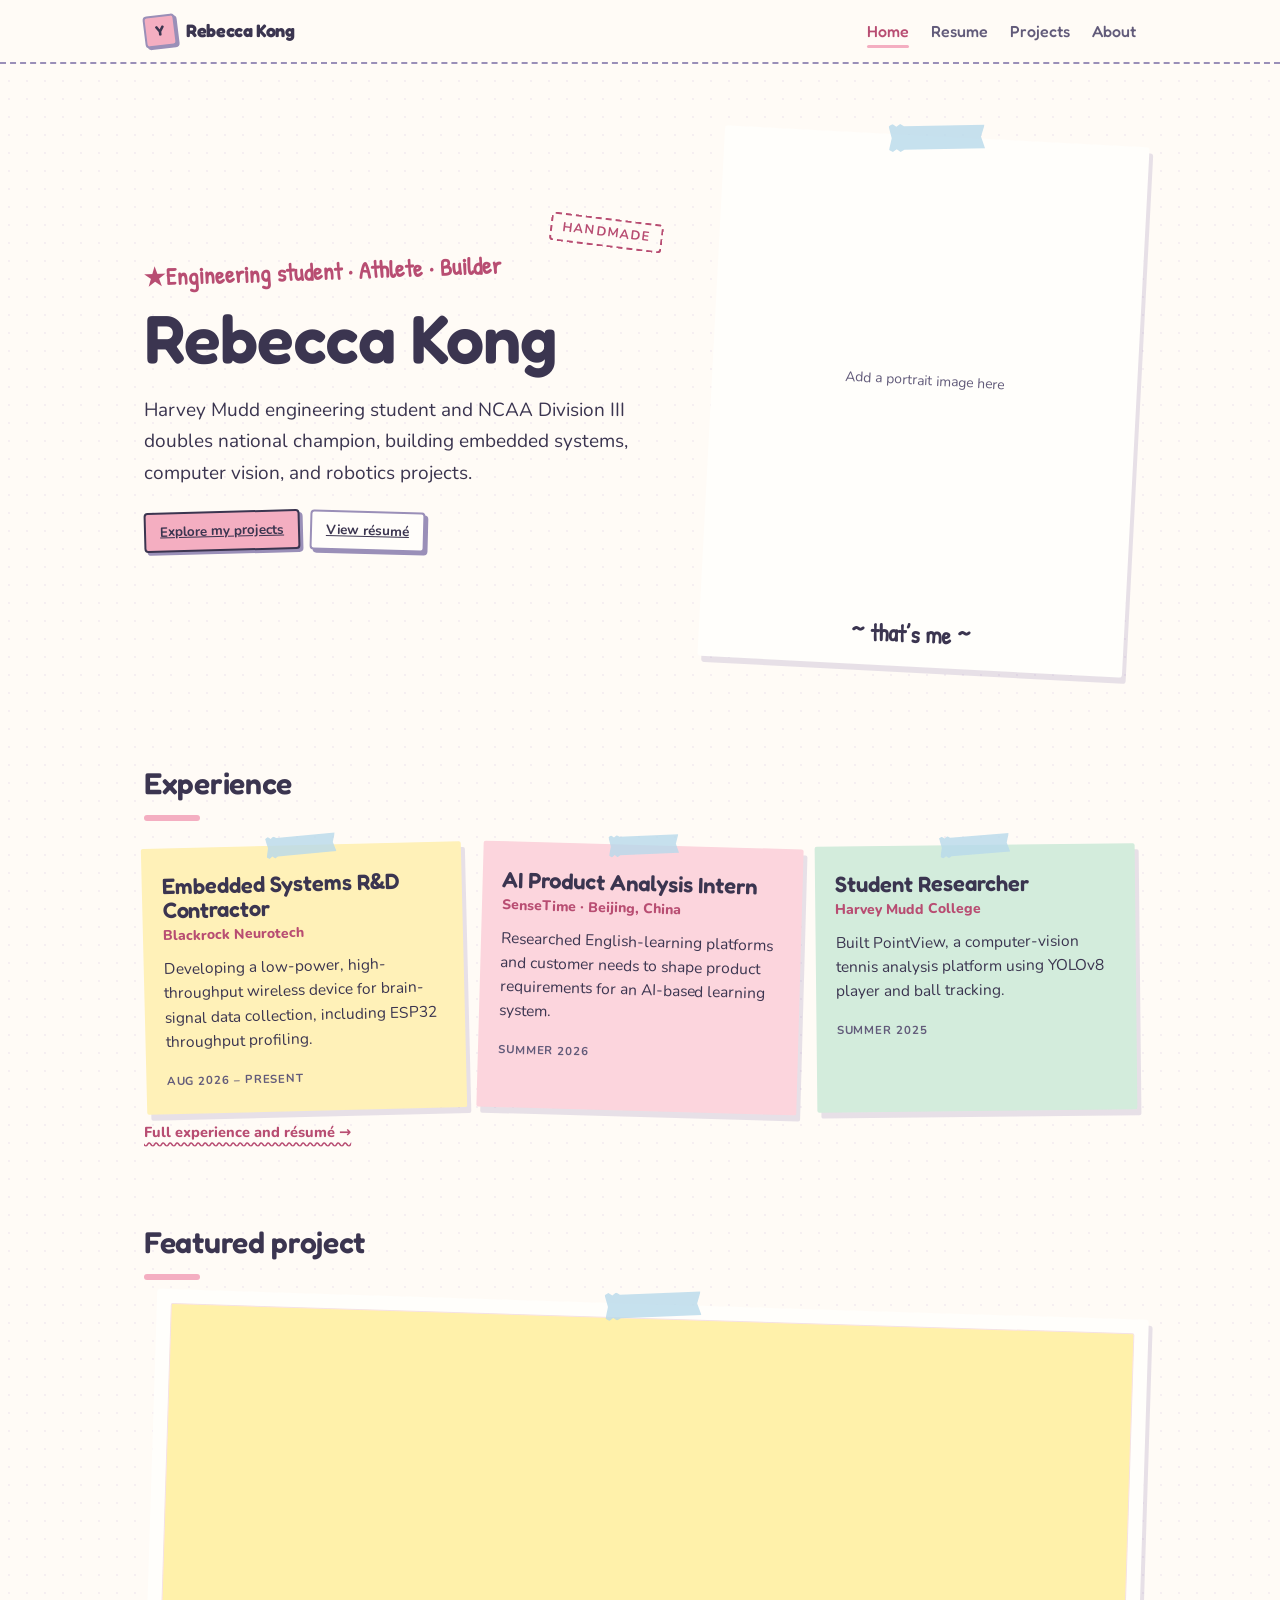
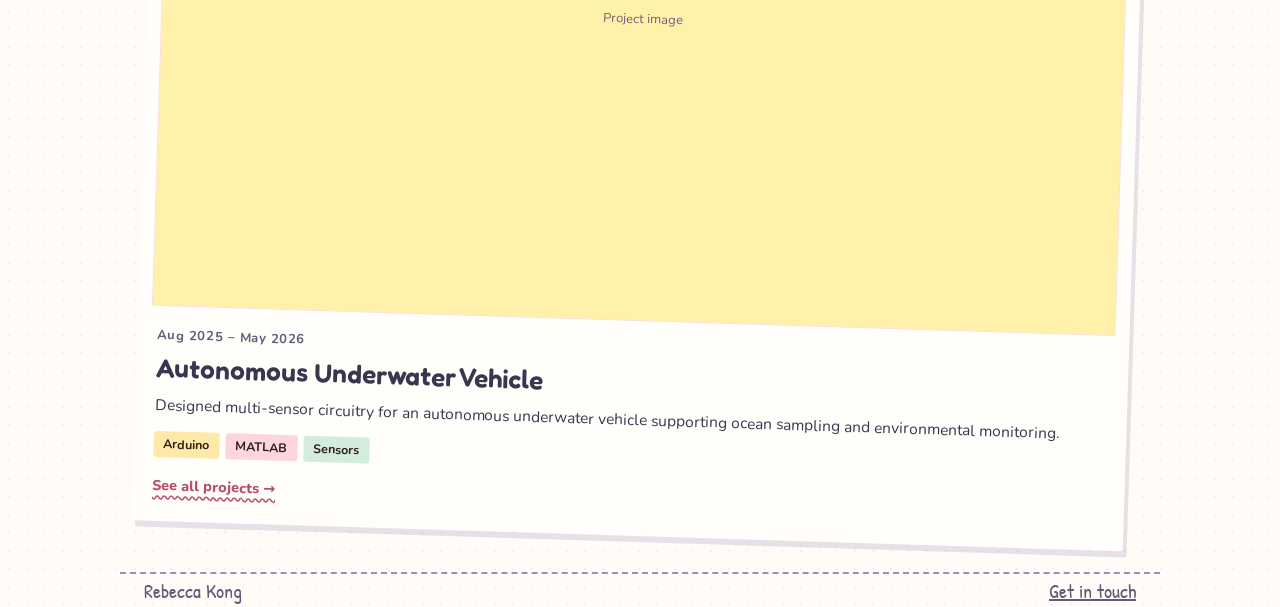
==== index.html @ 70644554 "Revert "old features from claude in multiple files" This reverts commit 78fd16f92e93a9d4657d5545be24" ====
<!doctype html>
<html lang="en" data-theme="light">
<head>
  <meta charset="utf-8">
  <meta name="viewport" content="width=device-width, initial-scale=1">
  <title>Home | Rebecca Kong</title>
  <link rel="stylesheet" href="https://fonts.googleapis.com/css2?family=Fredoka:wght@500;600&family=Nunito:wght@500;700;800&family=Patrick+Hand&display=swap">
  <link rel="stylesheet" href="styles.css">
  <script src="app.js" defer></script>
</head>
<body>
<header><div class="wrap"><nav>
  <a class="logo" href="index.html"><i>Y</i> Rebecca Kong</a>
  <a class="l on" href="index.html">Home</a>
  <a class="l" href="resume.html">Resume</a>
  <a class="l" href="projects.html">Projects</a>
  <a class="l" href="about.html">About</a>
</nav></div></header>
<main class="wrap">
  <section class="hero">
    <div>
      <span class="eyebrow">Engineering student · Athlete · Builder</span>
      <h1 id="name">Rebecca Kong</h1>
      <p>Harvey Mudd engineering student and NCAA Division III doubles national champion, building embedded systems, computer vision, and robotics projects.</p>
      <div class="links"><a class="btn p" href="projects.html">Explore my projects</a><a class="btn" href="resume.html">View résumé</a></div>
    </div>
    <div class="ph">Add a portrait image here</div>
  </section>
  <section>
    <h2 class="sec">Experience</h2>
    <div class="exp">
      <article class="card"><h3>Embedded Systems R&amp;D Contractor</h3><div class="co">Blackrock Neurotech</div><p>Developing a low-power, high-throughput wireless device for brain-signal data collection, including ESP32 throughput profiling.</p><small>Aug 2026 – Present</small></article>
      <article class="card"><h3>AI Product Analysis Intern</h3><div class="co">SenseTime · Beijing, China</div><p>Researched English-learning platforms and customer needs to shape product requirements for an AI-based learning system.</p><small>Summer 2026</small></article>
      <article class="card"><h3>Student Researcher</h3><div class="co">Harvey Mudd College</div><p>Built PointView, a computer-vision tennis analysis platform using YOLOv8 player and ball tracking.</p><small>Summer 2025</small></article>
    </div>
    <p class="seeall"><a class="more" href="resume.html">Full experience and résumé →</a></p>
  </section>
  <section>
    <h2 class="sec">Featured project</h2>
    <article class="proj"><div class="cv">Project image</div><div><span class="date">Aug 2025 – May 2026</span><h3>Autonomous Underwater Vehicle</h3><p>Designed multi-sensor circuitry for an autonomous underwater vehicle supporting ocean sampling and environmental monitoring.</p><div class="tags"><span>Arduino</span><span>MATLAB</span><span>Sensors</span></div><a class="more" href="projects.html">See all projects →</a></div></article>
  </section>
</main>
<footer class="wrap"><span>Rebecca Kong</span><a href="about.html">Get in touch</a></footer>
</body>
</html>
---- styles.css ----
:root {
  box-sizing:border-box;
  padding-top:env(safe-area-inset-top,0px);
  padding-bottom:env(safe-area-inset-bottom,0px);
  --bg:#fafaf8;
  --surface:#fff;
  --text:#15171a;
  --muted:#6b7077;
  --line:#e6e6e1;
  --accent:#2f6fed;
  --chip:#eef1f6
}
html {
  scroll-padding-top:calc(70px + env(safe-area-inset-top,0px));
  scroll-behavior:smooth
}
@media (prefers-color-scheme:dark) {
  :root:not([data-theme="light"]) {
    --bg:#101214;
    --surface:#181b1f;
    --text:#eceef0;
    --muted:#98a0a8;
    --line:#2a2e33;
    --accent:#6b9bff;
    --chip:#22262b
  }
}
:root[data-theme="dark"] {
  --bg:#101214;
  --surface:#181b1f;
  --text:#eceef0;
  --muted:#98a0a8;
  --line:#2a2e33;
  --accent:#6b9bff;
  --chip:#22262b
}
* {
  box-sizing:border-box
}
body {
  margin:0;
  background:var(--bg);
  color:var(--text);
  font:16px/1.6 -apple-system,BlinkMacSystemFont,"Inter","Segoe UI",Roboto,sans-serif
}
body::before {
  content:"";
  position:fixed;
  inset:0 0 auto;
  height:env(safe-area-inset-top,0px);
  background:var(--bg);
  z-index:30
}
a {
  color:inherit
}
.wrap {
  max-width:1040px;
  margin:0 auto;
  padding:0 24px
}
header {
  position:sticky;
  top:env(safe-area-inset-top,0px);
  z-index:20;
  background:color-mix(in srgb,var(--bg) 88%,transparent);
  backdrop-filter:blur(10px);
  border-bottom:1px solid var(--line)
}
nav {
  display:flex;
  align-items:center;
  gap:22px;
  height:62px
}
.logo {
  font-weight:800;
  letter-spacing:-.02em;
  font-size:18px;
  text-decoration:none;
  margin-right:auto;
  display:flex;
  align-items:center;
  gap:10px
}
.logo i {
  display:grid;
  place-items:center;
  width:32px;
  height:32px;
  border-radius:9px;
  background:var(--text);
  color:var(--bg);
  font-style:normal;
  font-size:14px
}
nav a.l {
  text-decoration:none;
  color:var(--muted);
  font-size:14.5px
}
nav a.l:hover {
  color:var(--text)
}
@media(max-width:640px) {
  nav a.l {
    display:none
  }
}
button {
  font:inherit;
  cursor:pointer
}
.btn {
  border:1px solid var(--line);
  background:var(--surface);
  color:var(--text);
  padding:7px 14px;
  border-radius:999px;
  font-size:13.5px
}
.btn:hover {
  border-color:var(--text)
}
.btn.p {
  background:var(--text);
  color:var(--bg);
  border-color:var(--text)
}
.btn.d {
  color:#d64545
}
.hero {
  display:grid;
  grid-template-columns:1.1fr .9fr;
  gap:48px;
  align-items:center;
  padding:72px 0 56px
}
@media(max-width:780px) {
  .hero {
    grid-template-columns:1fr;
    padding-top:40px
  }
  .hero .ph {
    order:-1
  }
}
.eyebrow {
  color:var(--accent);
  font-weight:600;
  font-size:13px;
  letter-spacing:.12em;
  text-transform:uppercase
}
h1 {
  font-size:clamp(40px,7vw,68px);
  line-height:1.02;
  letter-spacing:-.035em;
  margin:10px 0 14px
}
.hero p {
  font-size:18px;
  color:var(--muted);
  max-width:46ch;
  white-space:pre-line
}
.ph {
  aspect-ratio:4/5;
  border-radius:22px;
  overflow:hidden;
  background:var(--chip);
  border:1px solid var(--line);
  display:grid;
  place-items:center;
  color:var(--muted);
  font-size:14px
}
.ph img {
  width:100%;
  height:100%;
  object-fit:cover
}
.links {
  display:flex;
  flex-wrap:wrap;
  gap:10px;
  margin-top:22px
}
h2.sec {
  font-size:13px;
  letter-spacing:.14em;
  text-transform:uppercase;
  color:var(--muted);
  margin:0 0 18px;
  font-weight:600;
  display:flex;
  align-items:center;
  gap:12px
}
h2.sec::after {
  content:"";
  flex:1;
  height:1px;
  background:var(--line)
}
section {
  padding:36px 0
}
.exp {
  display:grid;
  grid-template-columns:repeat(auto-fill,minmax(280px,1fr));
  gap:16px
}
.card {
  background:var(--surface);
  border:1px solid var(--line);
  border-radius:16px;
  padding:20px;
  position:relative
}
.card h3 {
  margin:0 0 2px;
  font-size:17px
}
.card .co {
  color:var(--accent);
  font-weight:600;
  font-size:14px
}
.card p {
  margin:10px 0 12px;
  color:var(--muted);
  font-size:14.5px
}
.card small {
  color:var(--muted);
  letter-spacing:.08em;
  font-size:11.5px;
  text-transform:uppercase
}
.filters {
  display:flex;
  flex-wrap:wrap;
  gap:8px;
  margin-bottom:26px
}
.chip {
  border:0;
  background:var(--chip);
  color:var(--muted);
  padding:5px 13px;
  border-radius:999px;
  font-size:13px
}
.chip.on {
  background:var(--text);
  color:var(--bg)
}
#projs {
  display:flex;
  gap:20px;
  overflow-x:auto;
  scroll-snap-type:x mandatory;
  padding:4px 2px 14px;
  scrollbar-width:none;
  -webkit-overflow-scrolling:touch
}
#projs::-webkit-scrollbar {
  display:none
}
#projs .empty {
  flex:1
}
#projs.playing {
  scroll-snap-type:none
}
.proj {
  flex:0 0 min(420px,82vw);
  scroll-snap-align:start;
  background:var(--surface);
  border:1px solid var(--line);
  border-radius:18px;
  padding:14px 14px 20px;
  position:relative;
  display:flex;
  flex-direction:column;
  gap:14px
}
.proj>div:last-child {
  padding:0 6px
}
.prog {
  display:flex;
  align-items:center;
  gap:12px;
  margin-bottom:18px
}
.prog .track {
  flex:1;
  height:3px;
  background:var(--line);
  border-radius:3px;
  overflow:hidden
}
.prog .track i {
  display:block;
  height:100%;
  background:var(--accent);
  transform-origin:left;
  transform:scaleX(0)
}
.prog .btn {
  width:34px;
  height:34px;
  padding:0;
  line-height:1
}
.cv {
  aspect-ratio:16/10;
  border-radius:16px;
  overflow:hidden;
  background:var(--chip);
  border:1px solid var(--line);
  display:grid;
  place-items:center;
  color:var(--muted);
  font-size:13px
}
.cv img {
  width:100%;
  height:100%;
  object-fit:cover;
  transition:transform .5s
}
.proj:hover .cv img {
  transform:scale(1.04)
}
.date {
  color:var(--muted);
  font-size:13px
}
.proj h3 {
  font-size:clamp(22px,3vw,30px);
  letter-spacing:-.02em;
  margin:4px 0 10px;
  line-height:1.15
}
.proj h3 a {
  text-decoration:none
}
.proj h3 a:hover {
  color:var(--accent)
}
.proj p {
  color:var(--muted);
  margin:0 0 14px
}
.tags {
  display:flex;
  flex-wrap:wrap;
  gap:6px;
  margin-bottom:14px
}
.tags span {
  background:var(--chip);
  color:var(--muted);
  font-size:12px;
  padding:3px 10px;
  border-radius:999px
}
.more {
  color:var(--accent);
  font-weight:600;
  text-decoration:none;
  font-size:14.5px
}
.about {
  display:grid;
  grid-template-columns:1fr;
  max-width:68ch
}
.about p {
  white-space:pre-line;
  color:var(--muted);
  font-size:17px
}
footer {
  border-top:1px solid var(--line);
  padding:28px 0 40px;
  color:var(--muted);
  font-size:14px;
  display:flex;
  justify-content:space-between;
  flex-wrap:wrap;
  gap:12px
}
.empty {
  color:var(--muted);
  padding:20px;
  border:1px dashed var(--line);
  border-radius:14px;
  text-align:center
}
.ed {
  display:none;
  gap:6px;
  position:absolute;
  top:10px;
  right:10px;
  z-index:2
}
body.editing .ed {
  display:flex
}
.addrow {
  display:none;
  margin-top:14px
}
body.editing .addrow {
  display:block
}
.bar {
  position:fixed;
  right:16px;
  bottom:calc(16px + env(safe-area-inset-bottom,0px));
  z-index:25;
  display:flex;
  gap:8px;
  flex-wrap:wrap;
  justify-content:flex-end
}
dialog {
  border:1px solid var(--line);
  border-radius:18px;
  background:var(--surface);
  color:var(--text);
  width:min(520px,92vw);
  padding:24px;
  max-height:88vh
}
dialog::backdrop {
  background:rgba(0,0,0,.5)
}
dialog h3 {
  margin:0 0 14px
}
label {
  display:block;
  font-size:12.5px;
  color:var(--muted);
  margin:12px 0 4px;
  font-weight:600
}
input,textarea {
  width:100%;
  font:inherit;
  padding:9px 11px;
  border:1px solid var(--line);
  border-radius:10px;
  background:var(--bg);
  color:var(--text)
}
textarea {
  min-height:90px;
  resize:vertical
}
.row {
  display:flex;
  gap:10px;
  justify-content:flex-end;
  margin-top:20px
}
.pv {
  margin-top:8px;
  max-height:120px;
  border-radius:8px
}
/* ===== retro scrapbook theme ===== */
:root {
  --bg:#efe2c6;
  --surface:#fffaf0;
  --text:#2b2118;
  --muted:#66543f;
  --line:#c9b184;
  --accent:#d9482b;
  --chip:#f2cf5b;
  --pol:#fffdf7;
  --n1:#fff0a0;
  --n2:#ffd3cb;
  --n3:#d3ebcf;
  --tape:rgba(226,196,110,.78);
  --dots:rgba(120,85,40,.16)
}
@media (prefers-color-scheme:dark) {
  :root:not([data-theme="light"]) {
    --bg:#241b14;
    --surface:#2f251c;
    --text:#f3e7d0;
    --muted:#c2ad8c;
    --line:#5a4733;
    --accent:#ff7a59;
    --pol:#352a20;
    --n1:#5d511c;
    --n2:#5d3029;
    --n3:#2f4a2d;
    --dots:rgba(255,220,160,.07)
  }
}
:root[data-theme="dark"] {
  --bg:#241b14;
  --surface:#2f251c;
  --text:#f3e7d0;
  --muted:#c2ad8c;
  --line:#5a4733;
  --accent:#ff7a59;
  --pol:#352a20;
  --n1:#5d511c;
  --n2:#5d3029;
  --n3:#2f4a2d;
  --dots:rgba(255,220,160,.07)
}
body {
  font-family:"Courier Prime","Courier New",monospace;
  background-image:radial-gradient(var(--dots) 1.2px,transparent 1.4px);
  background-size:18px 18px
}
header {
  border-bottom:2px dashed var(--text);
  background:var(--bg)
}
.logo,h1,h2.sec,.proj h3,footer,.eyebrow,nav a.l {
  font-family:"Permanent Marker","Comic Sans MS",cursive
}
.logo i {
  border-radius:4px;
  background:var(--accent);
  color:#fff;
  transform:rotate(-7deg);
  border:2px solid var(--text);
  box-shadow:2px 2px 0 var(--text)
}
nav a.l {
  font-family:"Caveat",cursive;
  font-size:22px;
  font-weight:700
}
nav a.l:hover {
  color:var(--accent);
  transform:rotate(-3deg)
}
.btn {
  border:2px solid var(--text);
  border-radius:4px;
  box-shadow:3px 3px 0 var(--text);
  background:var(--surface);
  font-weight:700;
  transition:transform .12s,box-shadow .12s
}
.btn:hover {
  transform:translate(2px,2px);
  box-shadow:1px 1px 0 var(--text);
  border-color:var(--text)
}
.btn.p {
  background:var(--accent);
  color:#fff
}
.eyebrow {
  font-family:"Caveat",cursive;
  font-size:26px;
  text-transform:none;
  letter-spacing:0;
  color:var(--accent);
  transform:rotate(-2deg);
  display:inline-block
}
.eyebrow::before {
  content:"\2605 "
}
h1 {
  font-weight:400;
  letter-spacing:-.01em;
  line-height:1.08;
  background:linear-gradient(transparent 62%,var(--chip) 62% 90%,transparent 90%);
  display:inline;
  padding:0 6px;
  margin-left:-6px;
  -webkit-box-decoration-break:clone;
  box-decoration-break:clone
}
#name {
  display:block;
  background:none;
  padding:0;
  margin-left:0
}
#name::first-line {
  background:none
}
.hero>div:first-child {
  position:relative
}
.hero>div:first-child::after {
  content:"handmade";
  position:absolute;
  top:-34px;
  right:0;
  font-family:"Courier Prime",monospace;
  font-weight:700;
  color:var(--accent);
  border:2px dashed var(--accent);
  padding:2px 10px;
  transform:rotate(7deg);
  border-radius:4px;
  font-size:13px;
  letter-spacing:.1em;
  text-transform:uppercase
}
.hero p {
  color:var(--text)
}
.ph {
  overflow:visible;
  position:relative;
  background:var(--pol);
  border:0;
  border-radius:3px;
  padding:14px 14px 56px;
  transform:rotate(3deg);
  box-shadow:5px 7px 0 rgba(0,0,0,.2);
  color:var(--muted)
}
.ph img {
  border-radius:2px
}
.ph::before,.proj::before,.card::before {
  content:"";
  position:absolute;
  top:-13px;
  left:50%;
  width:96px;
  height:28px;
  margin-left:-48px;
  background:var(--tape);
  transform:rotate(-4deg);
  box-shadow:0 1px 2px rgba(0,0,0,.15);
  z-index:3;
  clip-path:polygon(0 8%,4% 0,8% 10%,12% 0,16% 8%,100% 8%,96% 50%,100% 92%,16% 92%,12% 100%,8% 90%,4% 100%,0 92%,3% 50%)
}
.ph::after {
  content:"~ that\2019s me ~";
  position:absolute;
  bottom:12px;
  left:0;
  right:0;
  text-align:center;
  font-family:"Caveat",cursive;
  font-size:26px;
  font-weight:700;
  color:var(--text)
}
.links .btn:nth-child(odd) {
  transform:rotate(-1.5deg)
}
.links .btn:nth-child(even) {
  transform:rotate(1.5deg)
}
h2.sec {
  display:inline-block;
  font-weight:400;
  font-size:24px;
  letter-spacing:.02em;
  text-transform:none;
  color:#2b2118;
  background:var(--chip);
  padding:4px 16px;
  transform:rotate(-1.5deg);
  box-shadow:3px 3px 0 var(--text);
  border:2px solid var(--text);
  margin-bottom:28px
}
h2.sec::after {
  content:none
}
.card {
  background:var(--n1);
  border:0;
  border-radius:2px;
  box-shadow:3px 5px 0 rgba(0,0,0,.18);
  padding:26px 20px 20px;
  transform:rotate(-1.4deg)
}
.card:nth-child(3n+2) {
  background:var(--n2);
  transform:rotate(1.6deg)
}
.card:nth-child(3n) {
  background:var(--n3);
  transform:rotate(-.6deg)
}
.card h3 {
  font-family:"Caveat",cursive;
  font-size:26px;
  line-height:1.1
}
.card .co {
  color:var(--accent)
}
.card p {
  color:var(--text)
}
.card small {
  color:var(--muted)
}
.card::before {
  width:70px;
  height:22px;
  margin-left:-35px;
  top:-11px
}
#projs {
  padding:26px 16px 30px
}
.proj {
  background:var(--pol);
  border:0;
  border-radius:3px;
  padding:14px 14px 22px;
  box-shadow:5px 7px 0 rgba(0,0,0,.18);
  transform:rotate(-2deg);
  transition:transform .25s
}
.proj:nth-child(even) {
  transform:rotate(1.8deg)
}
.proj:nth-child(3n) {
  transform:rotate(-.7deg)
}
.proj:hover {
  transform:rotate(0) scale(1.03);
  z-index:2
}
.cv {
  border-radius:2px;
  border:1px solid var(--line);
  filter:sepia(.18) saturate(1.1)
}
.proj h3 {
  font-family:"Caveat",cursive;
  font-weight:700;
  font-size:32px;
  letter-spacing:0;
  line-height:1
}
.proj h3 a:hover {
  color:var(--accent)
}
.date {
  font-family:"Courier Prime",monospace;
  letter-spacing:.06em;
  color:var(--muted)
}
.proj p {
  color:var(--text)
}
.tags span {
  background:var(--chip);
  color:#2b2118;
  border-radius:3px;
  border:1px dashed #2b2118;
  font-weight:700
}
.more {
  color:var(--accent);
  text-decoration:underline wavy;
  text-underline-offset:4px
}
.chip {
  background:var(--surface);
  color:var(--text);
  border:2px dashed var(--text);
  border-radius:4px;
  font-weight:700
}
.chip.on {
  background:var(--accent);
  color:#fff;
  border-style:solid
}
.prog .track {
  height:14px;
  border:2px solid var(--text);
  border-radius:3px;
  background:var(--surface)
}
.prog .track i {
  background:repeating-linear-gradient(45deg,var(--accent) 0 8px,var(--chip) 8px 16px)
}
.about {
  background:var(--surface);
  padding:26px 28px 26px 44px;
  box-shadow:5px 6px 0 rgba(0,0,0,.18);
  transform:rotate(-.6deg);
  border-left:3px double var(--accent);
  background-image:repeating-linear-gradient(transparent 0 31px,rgba(70,110,190,.28) 31px 32px);
  border-radius:2px
}
.about p {
  color:var(--text);
  line-height:32px;
  margin:0;
  font-size:16px
}
#mail {
  text-decoration:underline wavy var(--accent);
  text-underline-offset:6px;
  font-family:"Caveat",cursive;
  font-size:34px!important
}
footer {
  border-top:2px dashed var(--text);
  font-family:"Caveat",cursive;
  font-size:20px
}
.empty {
  border:2px dashed var(--line);
  background:var(--surface)
}
dialog {
  border:2px solid var(--text);
  border-radius:4px;
  box-shadow:7px 7px 0 var(--text)
}
input,textarea {
  border:2px solid var(--text);
  border-radius:3px
}
label {
  color:var(--text)
}
@media(max-width:780px) {
  .hero>div:first-child::after {
    top:-30px
  }
}
/* ===== pastel + legibility pass ===== */
:root {
  --bg:#fdf4ea;
  --surface:#fffdfa;
  --text:#3b3550;
  --muted:#625b7a;
  --line:#e6d9e9;
  --edge:#9a8fb8;
  --accent:#f4aec1;
  --ink:#b84d72;
  --chip:#ffe9a8;
  --pol:#fffefb;
  --n1:#fff1b8;
  --n2:#fcd5dd;
  --n3:#d3ecdc;
  --tape:rgba(184,218,236,.8);
  --dots:rgba(150,120,190,.15)
}
@media (prefers-color-scheme:dark) {
  :root:not([data-theme="light"]) {
    --bg:#2a2540;
    --surface:#352f4d;
    --text:#f5eefc;
    --muted:#c9bfe0;
    --line:#4a4266;
    --edge:#8f84b5;
    --accent:#f4aec1;
    --ink:#ffadc6;
    --pol:#3a3454;
    --n1:#5b5430;
    --n2:#5e3a4a;
    --n3:#35514a;
    --tape:rgba(150,190,215,.6);
    --dots:rgba(255,240,255,.07)
  }
}
:root[data-theme="dark"] {
  --bg:#2a2540;
  --surface:#352f4d;
  --text:#f5eefc;
  --muted:#c9bfe0;
  --line:#4a4266;
  --edge:#8f84b5;
  --accent:#f4aec1;
  --ink:#ffadc6;
  --pol:#3a3454;
  --n1:#5b5430;
  --n2:#5e3a4a;
  --n3:#35514a;
  --tape:rgba(150,190,215,.6);
  --dots:rgba(255,240,255,.07)
}
body {
  font-family:"Nunito",system-ui,-apple-system,"Segoe UI",sans-serif;
  font-size:17px;
  line-height:1.65
}
.logo,h1,h2.sec,.proj h3,.card h3,nav a.l,#mail {
  font-family:"Fredoka","Nunito",system-ui,sans-serif
}
.eyebrow,footer,.ph::after {
  font-family:"Patrick Hand","Nunito",sans-serif
}
h1 {
  font-weight:600;
  letter-spacing:-.015em;
  line-height:1.1
}
nav a.l {
  font-size:16px;
  font-weight:500
}
nav a.l:hover,.proj h3 a:hover {
  color:var(--ink)
}
.eyebrow {
  font-size:24px;
  color:var(--ink)
}
h2.sec {
  font-size:20px;
  font-weight:600;
  color:#3b3550;
  border-color:var(--edge);
  box-shadow:3px 3px 0 var(--edge)
}
.logo i,.btn,.chip,.prog .track,dialog,input,textarea {
  border-color:var(--edge)
}
.btn {
  box-shadow:3px 3px 0 var(--edge);
  font-weight:700
}
.btn:hover {
  box-shadow:1px 1px 0 var(--edge);
  border-color:var(--edge)
}
.btn.p {
  background:var(--accent);
  color:#3b3550
}
.logo i {
  box-shadow:2px 2px 0 var(--edge);
  background:var(--accent);
  color:#3b3550
}
dialog {
  box-shadow:7px 7px 0 var(--edge)
}
header,footer {
  border-color:var(--edge)
}
.hero>div:first-child::after {
  font-family:"Nunito",sans-serif;
  color:var(--ink);
  border-color:var(--ink)
}
.hero p {
  font-size:19px;
  line-height:1.65
}
.ph,.proj,.card,.about {
  box-shadow:4px 6px 0 rgba(120,100,160,.18)
}
.ph::after {
  font-size:24px
}
.card h3 {
  font-size:22px;
  font-weight:600
}
.card .co {
  color:var(--ink);
  font-weight:800
}
.card p {
  font-size:15.5px;
  line-height:1.55
}
.card small {
  font-weight:700
}
.proj h3 {
  font-size:26px;
  font-weight:600;
  line-height:1.2
}
.proj p {
  font-size:15.5px;
  line-height:1.55
}
.date {
  font-family:"Nunito",sans-serif;
  font-weight:700;
  letter-spacing:.04em
}
.tags span {
  border:0;
  font-weight:700;
  font-size:12.5px
}
.tags span:nth-child(3n+1) {
  background:#ffe9a8
}
.tags span:nth-child(3n+2) {
  background:#fcd5dd
}
.tags span:nth-child(3n) {
  background:#d3ecdc
}
.more {
  color:var(--ink);
  font-weight:800
}
.chip {
  font-weight:700;
  border-color:var(--edge)
}
.chip.on {
  background:var(--accent);
  color:#3b3550;
  border-color:var(--edge)
}
.prog .track i {
  background:repeating-linear-gradient(45deg,#f4aec1 0 8px,#ffe9a8 8px 16px)
}
.about {
  background-image:repeating-linear-gradient(transparent 0 31px,rgba(140,160,220,.3) 31px 32px);
  border-left-color:var(--accent)
}
.about p {
  font-size:17px;
  line-height:32px
}
#mail {
  font-size:30px!important;
  font-weight:500;
  color:var(--ink);
  text-decoration-color:var(--accent)
}
footer {
  font-size:20px
}
.empty {
  border-color:var(--edge);
  color:var(--muted)
}
/* lighter bg + plain section titles */
:root {
  --bg:#fffbf6;
  --dots:rgba(150,120,190,.09)
}
h2.sec {
  display:block;
  background:none;
  border:0;
  box-shadow:none;
  transform:none;
  padding:0;
  margin:0 0 24px;
  font-size:30px;
  font-weight:600;
  letter-spacing:-.01em;
  color:var(--text)
}
h2.sec::after {
  content:"";
  display:block;
  width:56px;
  height:6px;
  margin-top:6px;
  background:var(--accent);
  border-radius:6px
}
/* multi-page views */
.view {
  display:none
}
.view.on {
  display:block;
  animation:pg .35s ease
}
.hero.view.on {
  display:grid
}
section.view {
  padding-top:48px;
  min-height:55vh
}
@keyframes pg {
  from {
    opacity:0;
    transform:translateY(8px)
  }
  to {
    opacity:1;
    transform:none
  }
}
nav a.l {
  position:relative;
  white-space:nowrap
}
nav a.l.on {
  color:var(--ink)
}
nav a.l.on::after {
  content:"";
  position:absolute;
  left:0;
  right:0;
  bottom:-4px;
  height:3px;
  border-radius:3px;
  background:var(--accent)
}
body:not(.sub) section.view {
  min-height:0;
  padding-top:36px
}
.seeall {
  margin:8px 0 0
}
body.sub .seeall {
  display:none
}
body[data-page="projects"] #projs {
  flex-wrap:wrap;
  overflow:visible;
  gap:38px 28px;
  justify-content:center;
  padding:26px 8px
}
body[data-page="projects"] .proj {
  flex:0 1 min(360px,100%)
}
body[data-page="projects"] .prog {
  display:none
}
.dcv {
  background:var(--pol);
  padding:12px;
  border-radius:3px;
  box-shadow:4px 6px 0 rgba(120,100,160,.18);
  transform:rotate(-.6deg);
  max-width:760px;
  margin-bottom:24px
}
.dcv:empty {
  display:none
}
.dcv img {
  width:100%;
  display:block;
  border-radius:2px
}
#dBody {
  max-width:760px
}
.lead {
  font-size:20px
}
.dbody {
  white-space:pre-line;
  line-height:1.75;
  margin:18px 0
}
.dact {
  display:flex;
  gap:10px;
  flex-wrap:wrap;
  margin-top:24px
}
.ed2 {
  display:none;
  gap:8px
}
body.editing .ed2 {
  display:flex
}
.sheet {
  background:var(--pol);
  padding:34px 36px;
  border-radius:3px;
  box-shadow:4px 6px 0 rgba(120,100,160,.18);
  max-width:820px
}
.rh {
  display:flex;
  justify-content:space-between;
  flex-wrap:wrap;
  gap:8px;
  border-bottom:3px solid var(--accent);
  padding-bottom:14px
}
.rh h3 {
  margin:0;
  font:600 30px "Fredoka",sans-serif
}
.rc {
  color:var(--muted)
}
.sheet h5 {
  font:600 14px "Fredoka",sans-serif;
  letter-spacing:.14em;
  text-transform:uppercase;
  color:var(--ink);
  margin:28px 0 10px
}
.rrow {
  display:grid;
  grid-template-columns:150px 1fr;
  gap:14px;
  padding:12px 0;
  border-top:1px dashed var(--line);
  position:relative
}
.rrow h4 {
  margin:0;
  font:600 18px "Fredoka",sans-serif
}
.rs2 {
  color:var(--ink);
  font-weight:800;
  font-size:14.5px
}
.rrow p {
  margin:6px 0 0;
  font-size:15.5px
}
.rd {
  color:var(--muted);
  font-weight:700;
  font-size:13px
}
@media(max-width:640px) {
  .rrow {
    grid-template-columns:1fr;
    gap:2px
  }
  .sheet {
    padding:24px 20px
  }
}
.redact {
  display:inline-block;
  width:118px;
  height:.95em;
  background:#111;
  border-radius:2px;
  vertical-align:-2px
}
.rc {
  text-align:right;
  line-height:1.7
}
.rl {
  margin-top:6px
}
.li {
  position:relative;
  padding-left:16px;
  font-size:15.5px;
  line-height:1.5;
  margin:3px 0
}
.li::before {
  content:"•";
  position:absolute;
  left:2px;
  color:var(--ink)
}
.rsub {
  font-style:italic;
  color:var(--muted);
  font-size:15px;
  margin-bottom:4px
}
.rk {
  font-size:15.5px;
  margin:4px 0
}
#mail {
  font-size:18px!important
}
.rpdf {
  max-width:820px
}
.rpdf img {
  width:100%;
  display:block;
  border-radius:3px;
  background:#fff;
  box-shadow:4px 6px 0 rgba(120,100,160,.18)
}
.dl {
  margin:24px 0
}
body:not(.sub) #about {
  display:none
}
#copy {
  font:500 14px Fredoka,sans-serif;
  color:var(--muted)
}
body:not(.sub) .cwrap {
  display:none
}
.cform {
  max-width:560px
}
.cform textarea {
  min-height:130px
}
.cact {
  display:flex;
  align-items:center;
  gap:14px;
  margin-top:16px;
  flex-wrap:wrap
}
#cStat {
  color:var(--muted);
  font-size:14.5px
}
@media(max-width:640px) {
  nav {
    gap:14px;
    overflow-x:auto;
    scrollbar-width:none
  }
  nav::-webkit-scrollbar {
    display:none
  }
  nav a.l {
    display:inline;
    font-size:14.5px
  }
  .logo {
    margin-right:0
  }
  .logo span {
    display:none
  }
  #theme {
    margin-left:auto
  }
}
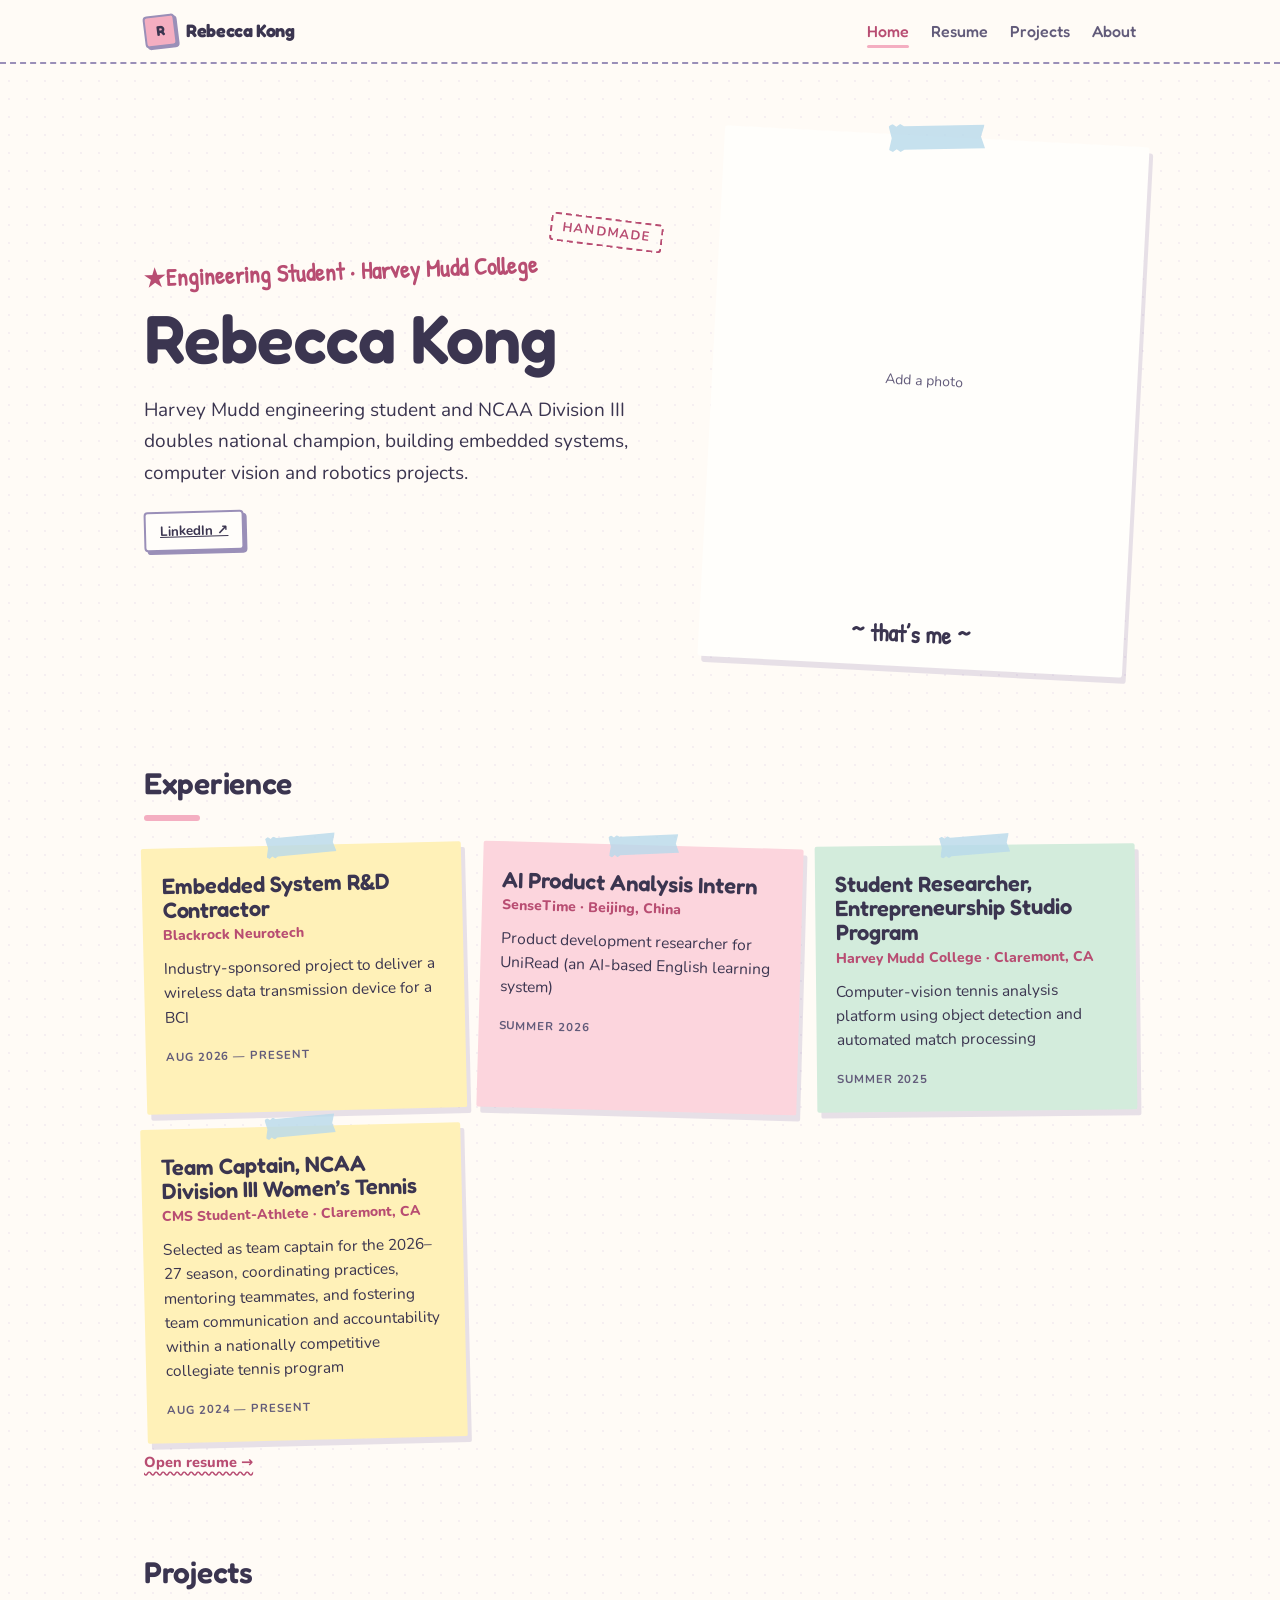
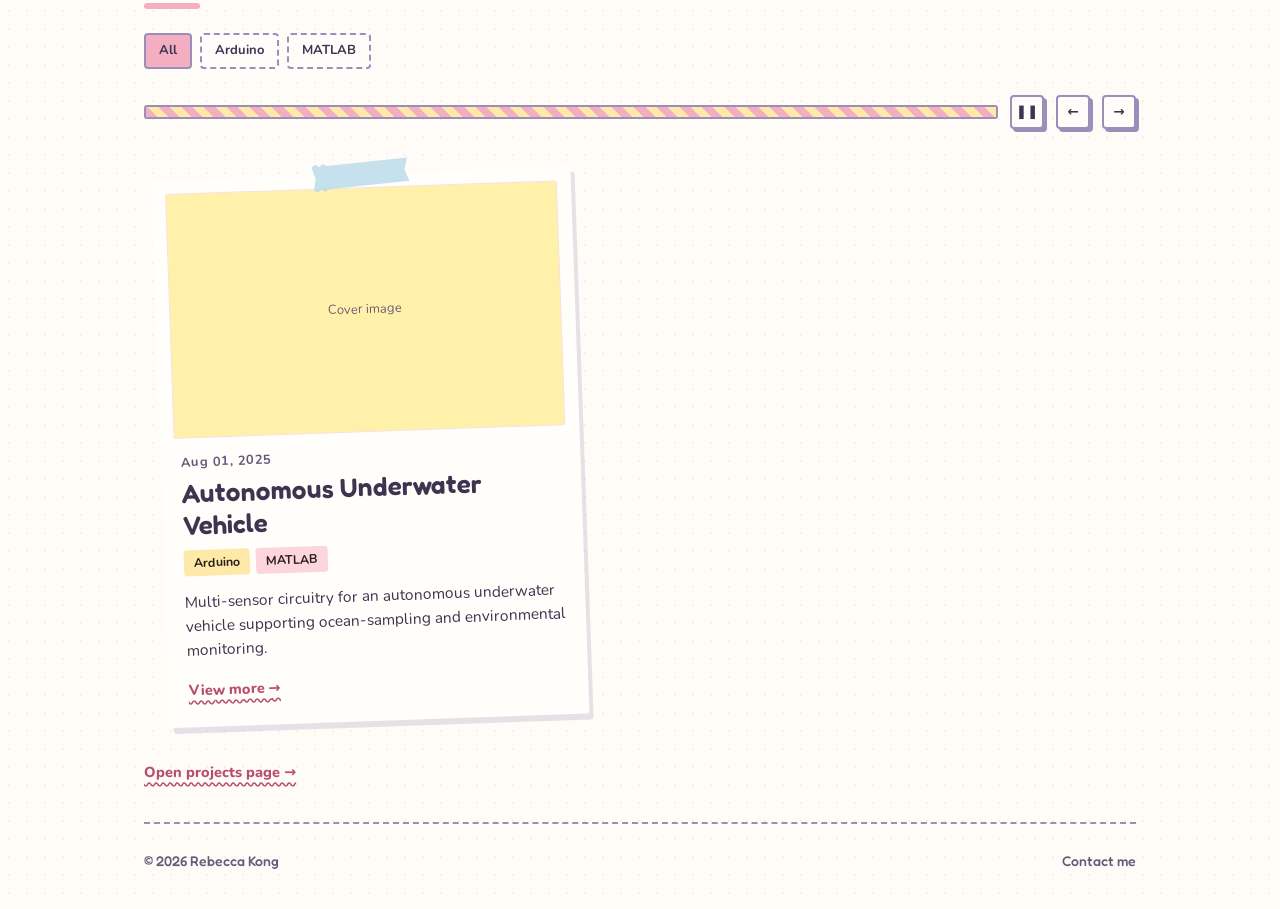
==== commit ec0af96d: "Revert "split up into multiple files" This reverts commit b515938805e0bbd0654816551d31ffc2706b65dd." ====
--- a/index.html
+++ b/index.html
@@ -1,45 +1,430 @@
-<!doctype html>
+<!DOCTYPE html>
 <html lang="en" data-theme="light">
 <head>
-  <meta charset="utf-8">
-  <meta name="viewport" content="width=device-width, initial-scale=1">
-  <title>Home | Rebecca Kong</title>
-  <link rel="stylesheet" href="https://fonts.googleapis.com/css2?family=Fredoka:wght@500;600&family=Nunito:wght@500;700;800&family=Patrick+Hand&display=swap">
-  <link rel="stylesheet" href="styles.css">
-  <script src="app.js" defer></script>
+<meta charset="utf-8">
+<meta name="viewport" content="width=device-width, initial-scale=1, viewport-fit=cover">
+<title>Your Name – Portfolio</title>
+<link rel="stylesheet" href="https://fonts.googleapis.com/css2?family=Fredoka:wght@500;600&family=Nunito:wght@500;700;800&family=Patrick+Hand&display=swap">
+<style>
+:root{box-sizing:border-box;padding-top:env(safe-area-inset-top,0px);padding-bottom:env(safe-area-inset-bottom,0px);
+--bg:#fafaf8;--surface:#fff;--text:#15171a;--muted:#6b7077;--line:#e6e6e1;--accent:#2f6fed;--chip:#eef1f6}
+html{scroll-padding-top:calc(70px + env(safe-area-inset-top,0px));scroll-behavior:smooth}
+@media (prefers-color-scheme:dark){:root:not([data-theme="light"]){--bg:#101214;--surface:#181b1f;--text:#eceef0;--muted:#98a0a8;--line:#2a2e33;--accent:#6b9bff;--chip:#22262b}}
+:root[data-theme="dark"]{--bg:#101214;--surface:#181b1f;--text:#eceef0;--muted:#98a0a8;--line:#2a2e33;--accent:#6b9bff;--chip:#22262b}
+*{box-sizing:border-box}
+body{margin:0;background:var(--bg);color:var(--text);font:16px/1.6 -apple-system,BlinkMacSystemFont,"Inter","Segoe UI",Roboto,sans-serif}
+body::before{content:"";position:fixed;inset:0 0 auto;height:env(safe-area-inset-top,0px);background:var(--bg);z-index:30}
+a{color:inherit}
+.wrap{max-width:1040px;margin:0 auto;padding:0 24px}
+header{position:sticky;top:env(safe-area-inset-top,0px);z-index:20;background:color-mix(in srgb,var(--bg) 88%,transparent);backdrop-filter:blur(10px);border-bottom:1px solid var(--line)}
+nav{display:flex;align-items:center;gap:22px;height:62px}
+.logo{font-weight:800;letter-spacing:-.02em;font-size:18px;text-decoration:none;margin-right:auto;display:flex;align-items:center;gap:10px}
+.logo i{display:grid;place-items:center;width:32px;height:32px;border-radius:9px;background:var(--text);color:var(--bg);font-style:normal;font-size:14px}
+nav a.l{text-decoration:none;color:var(--muted);font-size:14.5px}nav a.l:hover{color:var(--text)}
+@media(max-width:640px){nav a.l{display:none}}
+button{font:inherit;cursor:pointer}
+.btn{border:1px solid var(--line);background:var(--surface);color:var(--text);padding:7px 14px;border-radius:999px;font-size:13.5px}
+.btn:hover{border-color:var(--text)}.btn.p{background:var(--text);color:var(--bg);border-color:var(--text)}.btn.d{color:#d64545}
+.hero{display:grid;grid-template-columns:1.1fr .9fr;gap:48px;align-items:center;padding:72px 0 56px}
+@media(max-width:780px){.hero{grid-template-columns:1fr;padding-top:40px}.hero .ph{order:-1}}
+.eyebrow{color:var(--accent);font-weight:600;font-size:13px;letter-spacing:.12em;text-transform:uppercase}
+h1{font-size:clamp(40px,7vw,68px);line-height:1.02;letter-spacing:-.035em;margin:10px 0 14px}
+.hero p{font-size:18px;color:var(--muted);max-width:46ch;white-space:pre-line}
+.ph{aspect-ratio:4/5;border-radius:22px;overflow:hidden;background:var(--chip);border:1px solid var(--line);display:grid;place-items:center;color:var(--muted);font-size:14px}
+.ph img{width:100%;height:100%;object-fit:cover}
+.links{display:flex;flex-wrap:wrap;gap:10px;margin-top:22px}
+h2.sec{font-size:13px;letter-spacing:.14em;text-transform:uppercase;color:var(--muted);margin:0 0 18px;font-weight:600;display:flex;align-items:center;gap:12px}
+h2.sec::after{content:"";flex:1;height:1px;background:var(--line)}
+section{padding:36px 0}
+.exp{display:grid;grid-template-columns:repeat(auto-fill,minmax(280px,1fr));gap:16px}
+.card{background:var(--surface);border:1px solid var(--line);border-radius:16px;padding:20px;position:relative}
+.card h3{margin:0 0 2px;font-size:17px}.card .co{color:var(--accent);font-weight:600;font-size:14px}
+.card p{margin:10px 0 12px;color:var(--muted);font-size:14.5px}.card small{color:var(--muted);letter-spacing:.08em;font-size:11.5px;text-transform:uppercase}
+.filters{display:flex;flex-wrap:wrap;gap:8px;margin-bottom:26px}
+.chip{border:0;background:var(--chip);color:var(--muted);padding:5px 13px;border-radius:999px;font-size:13px}
+.chip.on{background:var(--text);color:var(--bg)}
+#projs{display:flex;gap:20px;overflow-x:auto;scroll-snap-type:x mandatory;padding:4px 2px 14px;scrollbar-width:none;-webkit-overflow-scrolling:touch}
+#projs::-webkit-scrollbar{display:none}
+#projs .empty{flex:1}
+#projs.playing{scroll-snap-type:none}
+.proj{flex:0 0 min(420px,82vw);scroll-snap-align:start;background:var(--surface);border:1px solid var(--line);border-radius:18px;padding:14px 14px 20px;position:relative;display:flex;flex-direction:column;gap:14px}
+.proj>div:last-child{padding:0 6px}
+.prog{display:flex;align-items:center;gap:12px;margin-bottom:18px}
+.prog .track{flex:1;height:3px;background:var(--line);border-radius:3px;overflow:hidden}
+.prog .track i{display:block;height:100%;background:var(--accent);transform-origin:left;transform:scaleX(0)}
+.prog .btn{width:34px;height:34px;padding:0;line-height:1}
+.cv{aspect-ratio:16/10;border-radius:16px;overflow:hidden;background:var(--chip);border:1px solid var(--line);display:grid;place-items:center;color:var(--muted);font-size:13px}
+.cv img{width:100%;height:100%;object-fit:cover;transition:transform .5s}.proj:hover .cv img{transform:scale(1.04)}
+.date{color:var(--muted);font-size:13px}.proj h3{font-size:clamp(22px,3vw,30px);letter-spacing:-.02em;margin:4px 0 10px;line-height:1.15}
+.proj h3 a{text-decoration:none}.proj h3 a:hover{color:var(--accent)}
+.proj p{color:var(--muted);margin:0 0 14px}
+.tags{display:flex;flex-wrap:wrap;gap:6px;margin-bottom:14px}.tags span{background:var(--chip);color:var(--muted);font-size:12px;padding:3px 10px;border-radius:999px}
+.more{color:var(--accent);font-weight:600;text-decoration:none;font-size:14.5px}
+.about{display:grid;grid-template-columns:1fr;max-width:68ch}.about p{white-space:pre-line;color:var(--muted);font-size:17px}
+footer{border-top:1px solid var(--line);padding:28px 0 40px;color:var(--muted);font-size:14px;display:flex;justify-content:space-between;flex-wrap:wrap;gap:12px}
+.empty{color:var(--muted);padding:20px;border:1px dashed var(--line);border-radius:14px;text-align:center}
+.ed{display:none;gap:6px;position:absolute;top:10px;right:10px;z-index:2}
+body.editing .ed{display:flex}
+.addrow{display:none;margin-top:14px}body.editing .addrow{display:block}
+.bar{position:fixed;right:16px;bottom:calc(16px + env(safe-area-inset-bottom,0px));z-index:25;display:flex;gap:8px;flex-wrap:wrap;justify-content:flex-end}
+dialog{border:1px solid var(--line);border-radius:18px;background:var(--surface);color:var(--text);width:min(520px,92vw);padding:24px;max-height:88vh}
+dialog::backdrop{background:rgba(0,0,0,.5)}
+dialog h3{margin:0 0 14px}
+label{display:block;font-size:12.5px;color:var(--muted);margin:12px 0 4px;font-weight:600}
+input,textarea{width:100%;font:inherit;padding:9px 11px;border:1px solid var(--line);border-radius:10px;background:var(--bg);color:var(--text)}
+textarea{min-height:90px;resize:vertical}
+.row{display:flex;gap:10px;justify-content:flex-end;margin-top:20px}
+.pv{margin-top:8px;max-height:120px;border-radius:8px}
+/* ===== retro scrapbook theme ===== */
+:root{--bg:#efe2c6;--surface:#fffaf0;--text:#2b2118;--muted:#66543f;--line:#c9b184;--accent:#d9482b;--chip:#f2cf5b;--pol:#fffdf7;--n1:#fff0a0;--n2:#ffd3cb;--n3:#d3ebcf;--tape:rgba(226,196,110,.78);--dots:rgba(120,85,40,.16)}
+@media (prefers-color-scheme:dark){:root:not([data-theme="light"]){--bg:#241b14;--surface:#2f251c;--text:#f3e7d0;--muted:#c2ad8c;--line:#5a4733;--accent:#ff7a59;--pol:#352a20;--n1:#5d511c;--n2:#5d3029;--n3:#2f4a2d;--dots:rgba(255,220,160,.07)}}
+:root[data-theme="dark"]{--bg:#241b14;--surface:#2f251c;--text:#f3e7d0;--muted:#c2ad8c;--line:#5a4733;--accent:#ff7a59;--pol:#352a20;--n1:#5d511c;--n2:#5d3029;--n3:#2f4a2d;--dots:rgba(255,220,160,.07)}
+body{font-family:"Courier Prime","Courier New",monospace;background-image:radial-gradient(var(--dots) 1.2px,transparent 1.4px);background-size:18px 18px}
+header{border-bottom:2px dashed var(--text);background:var(--bg)}
+.logo,h1,h2.sec,.proj h3,footer,.eyebrow,nav a.l{font-family:"Permanent Marker","Comic Sans MS",cursive}
+.logo i{border-radius:4px;background:var(--accent);color:#fff;transform:rotate(-7deg);border:2px solid var(--text);box-shadow:2px 2px 0 var(--text)}
+nav a.l{font-family:"Caveat",cursive;font-size:22px;font-weight:700}nav a.l:hover{color:var(--accent);transform:rotate(-3deg)}
+.btn{border:2px solid var(--text);border-radius:4px;box-shadow:3px 3px 0 var(--text);background:var(--surface);font-weight:700;transition:transform .12s,box-shadow .12s}
+.btn:hover{transform:translate(2px,2px);box-shadow:1px 1px 0 var(--text);border-color:var(--text)}
+.btn.p{background:var(--accent);color:#fff}
+.eyebrow{font-family:"Caveat",cursive;font-size:26px;text-transform:none;letter-spacing:0;color:var(--accent);transform:rotate(-2deg);display:inline-block}
+.eyebrow::before{content:"\2605 "}
+h1{font-weight:400;letter-spacing:-.01em;line-height:1.08;background:linear-gradient(transparent 62%,var(--chip) 62% 90%,transparent 90%);display:inline;padding:0 6px;margin-left:-6px;-webkit-box-decoration-break:clone;box-decoration-break:clone}
+#name{display:block;background:none;padding:0;margin-left:0}#name::first-line{background:none}
+.hero>div:first-child{position:relative}
+.hero>div:first-child::after{content:"handmade";position:absolute;top:-34px;right:0;font-family:"Courier Prime",monospace;font-weight:700;color:var(--accent);border:2px dashed var(--accent);padding:2px 10px;transform:rotate(7deg);border-radius:4px;font-size:13px;letter-spacing:.1em;text-transform:uppercase}
+.hero p{color:var(--text)}
+.ph{overflow:visible;position:relative;background:var(--pol);border:0;border-radius:3px;padding:14px 14px 56px;transform:rotate(3deg);box-shadow:5px 7px 0 rgba(0,0,0,.2);color:var(--muted)}
+.ph img{border-radius:2px}
+.ph::before,.proj::before,.card::before{content:"";position:absolute;top:-13px;left:50%;width:96px;height:28px;margin-left:-48px;background:var(--tape);transform:rotate(-4deg);box-shadow:0 1px 2px rgba(0,0,0,.15);z-index:3;clip-path:polygon(0 8%,4% 0,8% 10%,12% 0,16% 8%,100% 8%,96% 50%,100% 92%,16% 92%,12% 100%,8% 90%,4% 100%,0 92%,3% 50%)}
+.ph::after{content:"~ that\2019s me ~";position:absolute;bottom:12px;left:0;right:0;text-align:center;font-family:"Caveat",cursive;font-size:26px;font-weight:700;color:var(--text)}
+.links .btn:nth-child(odd){transform:rotate(-1.5deg)}.links .btn:nth-child(even){transform:rotate(1.5deg)}
+h2.sec{display:inline-block;font-weight:400;font-size:24px;letter-spacing:.02em;text-transform:none;color:#2b2118;background:var(--chip);padding:4px 16px;transform:rotate(-1.5deg);box-shadow:3px 3px 0 var(--text);border:2px solid var(--text);margin-bottom:28px}
+h2.sec::after{content:none}
+.card{background:var(--n1);border:0;border-radius:2px;box-shadow:3px 5px 0 rgba(0,0,0,.18);padding:26px 20px 20px;transform:rotate(-1.4deg)}
+.card:nth-child(3n+2){background:var(--n2);transform:rotate(1.6deg)}.card:nth-child(3n){background:var(--n3);transform:rotate(-.6deg)}
+.card h3{font-family:"Caveat",cursive;font-size:26px;line-height:1.1}.card .co{color:var(--accent)}.card p{color:var(--text)}.card small{color:var(--muted)}
+.card::before{width:70px;height:22px;margin-left:-35px;top:-11px}
+#projs{padding:26px 16px 30px}
+.proj{background:var(--pol);border:0;border-radius:3px;padding:14px 14px 22px;box-shadow:5px 7px 0 rgba(0,0,0,.18);transform:rotate(-2deg);transition:transform .25s}
+.proj:nth-child(even){transform:rotate(1.8deg)}.proj:nth-child(3n){transform:rotate(-.7deg)}
+.proj:hover{transform:rotate(0) scale(1.03);z-index:2}
+.cv{border-radius:2px;border:1px solid var(--line);filter:sepia(.18) saturate(1.1)}
+.proj h3{font-family:"Caveat",cursive;font-weight:700;font-size:32px;letter-spacing:0;line-height:1}.proj h3 a:hover{color:var(--accent)}
+.date{font-family:"Courier Prime",monospace;letter-spacing:.06em;color:var(--muted)}
+.proj p{color:var(--text)}
+.tags span{background:var(--chip);color:#2b2118;border-radius:3px;border:1px dashed #2b2118;font-weight:700}
+.more{color:var(--accent);text-decoration:underline wavy;text-underline-offset:4px}
+.chip{background:var(--surface);color:var(--text);border:2px dashed var(--text);border-radius:4px;font-weight:700}
+.chip.on{background:var(--accent);color:#fff;border-style:solid}
+.prog .track{height:14px;border:2px solid var(--text);border-radius:3px;background:var(--surface)}
+.prog .track i{background:repeating-linear-gradient(45deg,var(--accent) 0 8px,var(--chip) 8px 16px)}
+.about{background:var(--surface);padding:26px 28px 26px 44px;box-shadow:5px 6px 0 rgba(0,0,0,.18);transform:rotate(-.6deg);border-left:3px double var(--accent);background-image:repeating-linear-gradient(transparent 0 31px,rgba(70,110,190,.28) 31px 32px);border-radius:2px}
+.about p{color:var(--text);line-height:32px;margin:0;font-size:16px}
+#mail{text-decoration:underline wavy var(--accent);text-underline-offset:6px;font-family:"Caveat",cursive;font-size:34px!important}
+footer{border-top:2px dashed var(--text);font-family:"Caveat",cursive;font-size:20px}
+.empty{border:2px dashed var(--line);background:var(--surface)}
+dialog{border:2px solid var(--text);border-radius:4px;box-shadow:7px 7px 0 var(--text)}
+input,textarea{border:2px solid var(--text);border-radius:3px}
+label{color:var(--text)}
+@media(max-width:780px){.hero>div:first-child::after{top:-30px}}
+/* ===== pastel + legibility pass ===== */
+:root{--bg:#fdf4ea;--surface:#fffdfa;--text:#3b3550;--muted:#625b7a;--line:#e6d9e9;--edge:#9a8fb8;--accent:#f4aec1;--ink:#b84d72;--chip:#ffe9a8;--pol:#fffefb;--n1:#fff1b8;--n2:#fcd5dd;--n3:#d3ecdc;--tape:rgba(184,218,236,.8);--dots:rgba(150,120,190,.15)}
+@media (prefers-color-scheme:dark){:root:not([data-theme="light"]){--bg:#2a2540;--surface:#352f4d;--text:#f5eefc;--muted:#c9bfe0;--line:#4a4266;--edge:#8f84b5;--accent:#f4aec1;--ink:#ffadc6;--pol:#3a3454;--n1:#5b5430;--n2:#5e3a4a;--n3:#35514a;--tape:rgba(150,190,215,.6);--dots:rgba(255,240,255,.07)}}
+:root[data-theme="dark"]{--bg:#2a2540;--surface:#352f4d;--text:#f5eefc;--muted:#c9bfe0;--line:#4a4266;--edge:#8f84b5;--accent:#f4aec1;--ink:#ffadc6;--pol:#3a3454;--n1:#5b5430;--n2:#5e3a4a;--n3:#35514a;--tape:rgba(150,190,215,.6);--dots:rgba(255,240,255,.07)}
+body{font-family:"Nunito",system-ui,-apple-system,"Segoe UI",sans-serif;font-size:17px;line-height:1.65}
+.logo,h1,h2.sec,.proj h3,.card h3,nav a.l,#mail{font-family:"Fredoka","Nunito",system-ui,sans-serif}
+.eyebrow,footer,.ph::after{font-family:"Patrick Hand","Nunito",sans-serif}
+h1{font-weight:600;letter-spacing:-.015em;line-height:1.1}
+nav a.l{font-size:16px;font-weight:500}
+nav a.l:hover,.proj h3 a:hover{color:var(--ink)}
+.eyebrow{font-size:24px;color:var(--ink)}
+h2.sec{font-size:20px;font-weight:600;color:#3b3550;border-color:var(--edge);box-shadow:3px 3px 0 var(--edge)}
+.logo i,.btn,.chip,.prog .track,dialog,input,textarea{border-color:var(--edge)}
+.btn{box-shadow:3px 3px 0 var(--edge);font-weight:700}.btn:hover{box-shadow:1px 1px 0 var(--edge);border-color:var(--edge)}
+.btn.p{background:var(--accent);color:#3b3550}
+.logo i{box-shadow:2px 2px 0 var(--edge);background:var(--accent);color:#3b3550}
+dialog{box-shadow:7px 7px 0 var(--edge)}
+header,footer{border-color:var(--edge)}
+.hero>div:first-child::after{font-family:"Nunito",sans-serif;color:var(--ink);border-color:var(--ink)}
+.hero p{font-size:19px;line-height:1.65}
+.ph,.proj,.card,.about{box-shadow:4px 6px 0 rgba(120,100,160,.18)}
+.ph::after{font-size:24px}
+.card h3{font-size:22px;font-weight:600}.card .co{color:var(--ink);font-weight:800}.card p{font-size:15.5px;line-height:1.55}
+.card small{font-weight:700}
+.proj h3{font-size:26px;font-weight:600;line-height:1.2}
+.proj p{font-size:15.5px;line-height:1.55}
+.date{font-family:"Nunito",sans-serif;font-weight:700;letter-spacing:.04em}
+.tags span{border:0;font-weight:700;font-size:12.5px}
+.tags span:nth-child(3n+1){background:#ffe9a8}.tags span:nth-child(3n+2){background:#fcd5dd}.tags span:nth-child(3n){background:#d3ecdc}
+.more{color:var(--ink);font-weight:800}
+.chip{font-weight:700;border-color:var(--edge)}
+.chip.on{background:var(--accent);color:#3b3550;border-color:var(--edge)}
+.prog .track i{background:repeating-linear-gradient(45deg,#f4aec1 0 8px,#ffe9a8 8px 16px)}
+.about{background-image:repeating-linear-gradient(transparent 0 31px,rgba(140,160,220,.3) 31px 32px);border-left-color:var(--accent)}
+.about p{font-size:17px;line-height:32px}
+#mail{font-size:30px!important;font-weight:500;color:var(--ink);text-decoration-color:var(--accent)}
+footer{font-size:20px}
+.empty{border-color:var(--edge);color:var(--muted)}
+/* lighter bg + plain section titles */
+:root{--bg:#fffbf6;--dots:rgba(150,120,190,.09)}
+h2.sec{display:block;background:none;border:0;box-shadow:none;transform:none;padding:0;margin:0 0 24px;font-size:30px;font-weight:600;letter-spacing:-.01em;color:var(--text)}
+h2.sec::after{content:"";display:block;width:56px;height:6px;margin-top:6px;background:var(--accent);border-radius:6px}
+/* multi-page views */
+.view{display:none}
+.view.on{display:block;animation:pg .35s ease}
+.hero.view.on{display:grid}
+section.view{padding-top:48px;min-height:55vh}
+@keyframes pg{from{opacity:0;transform:translateY(8px)}to{opacity:1;transform:none}}
+nav a.l{position:relative;white-space:nowrap}
+nav a.l.on{color:var(--ink)}
+nav a.l.on::after{content:"";position:absolute;left:0;right:0;bottom:-4px;height:3px;border-radius:3px;background:var(--accent)}
+body:not(.sub) section.view{min-height:0;padding-top:36px}
+.seeall{margin:8px 0 0}body.sub .seeall{display:none}
+body[data-page="projects"] #projs{flex-wrap:wrap;overflow:visible;gap:38px 28px;justify-content:center;padding:26px 8px}
+body[data-page="projects"] .proj{flex:0 1 min(360px,100%)}
+body[data-page="projects"] .prog{display:none}
+.dcv{background:var(--pol);padding:12px;border-radius:3px;box-shadow:4px 6px 0 rgba(120,100,160,.18);transform:rotate(-.6deg);max-width:760px;margin-bottom:24px}
+.dcv:empty{display:none}.dcv img{width:100%;display:block;border-radius:2px}
+#dBody{max-width:760px}.lead{font-size:20px}.dbody{white-space:pre-line;line-height:1.75;margin:18px 0}
+.dact{display:flex;gap:10px;flex-wrap:wrap;margin-top:24px}.ed2{display:none;gap:8px}body.editing .ed2{display:flex}
+.sheet{background:var(--pol);padding:34px 36px;border-radius:3px;box-shadow:4px 6px 0 rgba(120,100,160,.18);max-width:820px}
+.rh{display:flex;justify-content:space-between;flex-wrap:wrap;gap:8px;border-bottom:3px solid var(--accent);padding-bottom:14px}
+.rh h3{margin:0;font:600 30px "Fredoka",sans-serif}.rc{color:var(--muted)}
+.sheet h5{font:600 14px "Fredoka",sans-serif;letter-spacing:.14em;text-transform:uppercase;color:var(--ink);margin:28px 0 10px}
+.rrow{display:grid;grid-template-columns:150px 1fr;gap:14px;padding:12px 0;border-top:1px dashed var(--line);position:relative}
+.rrow h4{margin:0;font:600 18px "Fredoka",sans-serif}.rs2{color:var(--ink);font-weight:800;font-size:14.5px}.rrow p{margin:6px 0 0;font-size:15.5px}.rd{color:var(--muted);font-weight:700;font-size:13px}
+@media(max-width:640px){.rrow{grid-template-columns:1fr;gap:2px}.sheet{padding:24px 20px}}
+.redact{display:inline-block;width:118px;height:.95em;background:#111;border-radius:2px;vertical-align:-2px}
+.rc{text-align:right;line-height:1.7}
+.rl{margin-top:6px}.li{position:relative;padding-left:16px;font-size:15.5px;line-height:1.5;margin:3px 0}.li::before{content:"•";position:absolute;left:2px;color:var(--ink)}
+.rsub{font-style:italic;color:var(--muted);font-size:15px;margin-bottom:4px}.rk{font-size:15.5px;margin:4px 0}
+#mail{font-size:18px!important}
+.rpdf{max-width:820px}.rpdf img{width:100%;display:block;border-radius:3px;background:#fff;box-shadow:4px 6px 0 rgba(120,100,160,.18)}
+.dl{margin:24px 0}body:not(.sub) #about{display:none}
+#copy{font:500 14px Fredoka,sans-serif;color:var(--muted)}
+body:not(.sub) .cwrap{display:none}
+.cform{max-width:560px}.cform textarea{min-height:130px}.cact{display:flex;align-items:center;gap:14px;margin-top:16px;flex-wrap:wrap}#cStat{color:var(--muted);font-size:14.5px}
+@media(max-width:640px){nav{gap:14px;overflow-x:auto;scrollbar-width:none}nav::-webkit-scrollbar{display:none}nav a.l{display:inline;font-size:14.5px}.logo{margin-right:0}.logo span{display:none}#theme{margin-left:auto}}
+</style>
 </head>
 <body>
 <header><div class="wrap"><nav>
-  <a class="logo" href="index.html"><i>Y</i> Rebecca Kong</a>
-  <a class="l on" href="index.html">Home</a>
-  <a class="l" href="resume.html">Resume</a>
-  <a class="l" href="projects.html">Projects</a>
-  <a class="l" href="about.html">About</a>
+<a class="logo" href="#home"><i id="mono">Y</i><span id="navName"></span></a>
+<a class="l" href="#home">Home</a><a class="l" href="#resume">Resume</a><a class="l" href="#projects">Projects</a><a class="l" href="#about">About</a>
+
 </nav></div></header>
-<main class="wrap">
-  <section class="hero">
-    <div>
-      <span class="eyebrow">Engineering student · Athlete · Builder</span>
-      <h1 id="name">Rebecca Kong</h1>
-      <p>Harvey Mudd engineering student and NCAA Division III doubles national champion, building embedded systems, computer vision, and robotics projects.</p>
-      <div class="links"><a class="btn p" href="projects.html">Explore my projects</a><a class="btn" href="resume.html">View résumé</a></div>
-    </div>
-    <div class="ph">Add a portrait image here</div>
-  </section>
-  <section>
-    <h2 class="sec">Experience</h2>
-    <div class="exp">
-      <article class="card"><h3>Embedded Systems R&amp;D Contractor</h3><div class="co">Blackrock Neurotech</div><p>Developing a low-power, high-throughput wireless device for brain-signal data collection, including ESP32 throughput profiling.</p><small>Aug 2026 – Present</small></article>
-      <article class="card"><h3>AI Product Analysis Intern</h3><div class="co">SenseTime · Beijing, China</div><p>Researched English-learning platforms and customer needs to shape product requirements for an AI-based learning system.</p><small>Summer 2026</small></article>
-      <article class="card"><h3>Student Researcher</h3><div class="co">Harvey Mudd College</div><p>Built PointView, a computer-vision tennis analysis platform using YOLOv8 player and ball tracking.</p><small>Summer 2025</small></article>
-    </div>
-    <p class="seeall"><a class="more" href="resume.html">Full experience and résumé →</a></p>
-  </section>
-  <section>
-    <h2 class="sec">Featured project</h2>
-    <article class="proj"><div class="cv">Project image</div><div><span class="date">Aug 2025 – May 2026</span><h3>Autonomous Underwater Vehicle</h3><p>Designed multi-sensor circuitry for an autonomous underwater vehicle supporting ocean sampling and environmental monitoring.</p><div class="tags"><span>Arduino</span><span>MATLAB</span><span>Sensors</span></div><a class="more" href="projects.html">See all projects →</a></div></article>
-  </section>
+
+<main class="wrap" id="top">
+<div class="hero" id="home">
+<div><div class="eyebrow" id="title"></div><h1 id="name"></h1><p id="bio"></p><div class="links" id="links"></div>
+<div class="addrow"><button class="btn" onclick="editProfile()">Edit profile &amp; links</button></div></div>
+<div class="ph" id="photo"></div>
+</div>
+
+<section id="experience"><h2 class="sec">Experience</h2><div class="exp" id="exp"></div>
+<p class="seeall"><a class="more" href="#resume">Open resume →</a></p>
+<div class="addrow"><button class="btn p" onclick="editExp()">+ Add experience</button></div></section>
+
+<section id="projects"><h2 class="sec">Projects</h2><div class="filters" id="filters"></div>
+<div class="prog"><div class="track"><i id="bar"></i></div><button class="btn" id="play" onclick="togglePlay()" aria-label="Pause or play auto-scroll">❚❚</button><button class="btn" onclick="nudge(-1)" aria-label="Previous">←</button><button class="btn" onclick="nudge(1)" aria-label="Next">→</button></div>
+<div id="projs"></div>
+<p class="seeall"><a class="more" href="#projects">Open projects page →</a></p>
+<div class="addrow"><button class="btn p" onclick="editProj()">+ Add project</button></div></section>
+
+<section id="about"><h2 class="sec">About</h2><div class="about"><p id="aboutTxt"></p></div>
+<div class="cwrap"><h2 class="sec" id="cMe" style="margin-top:56px">Contact me</h2>
+<div class="cform"><label for="cEmail">Your email</label><input id="cEmail" type="email" placeholder="you@example.com"><label for="cMsg">Message</label><textarea id="cMsg" placeholder="Say hi…"></textarea><div class="cact"><button class="btn p" onclick="sendMsg()">Send message</button><span id="cStat"></span></div></div></div></section>
+
+
+<section id="resume"><h2 class="sec">Resume</h2><div class="rpdf"><img src="[data-uri]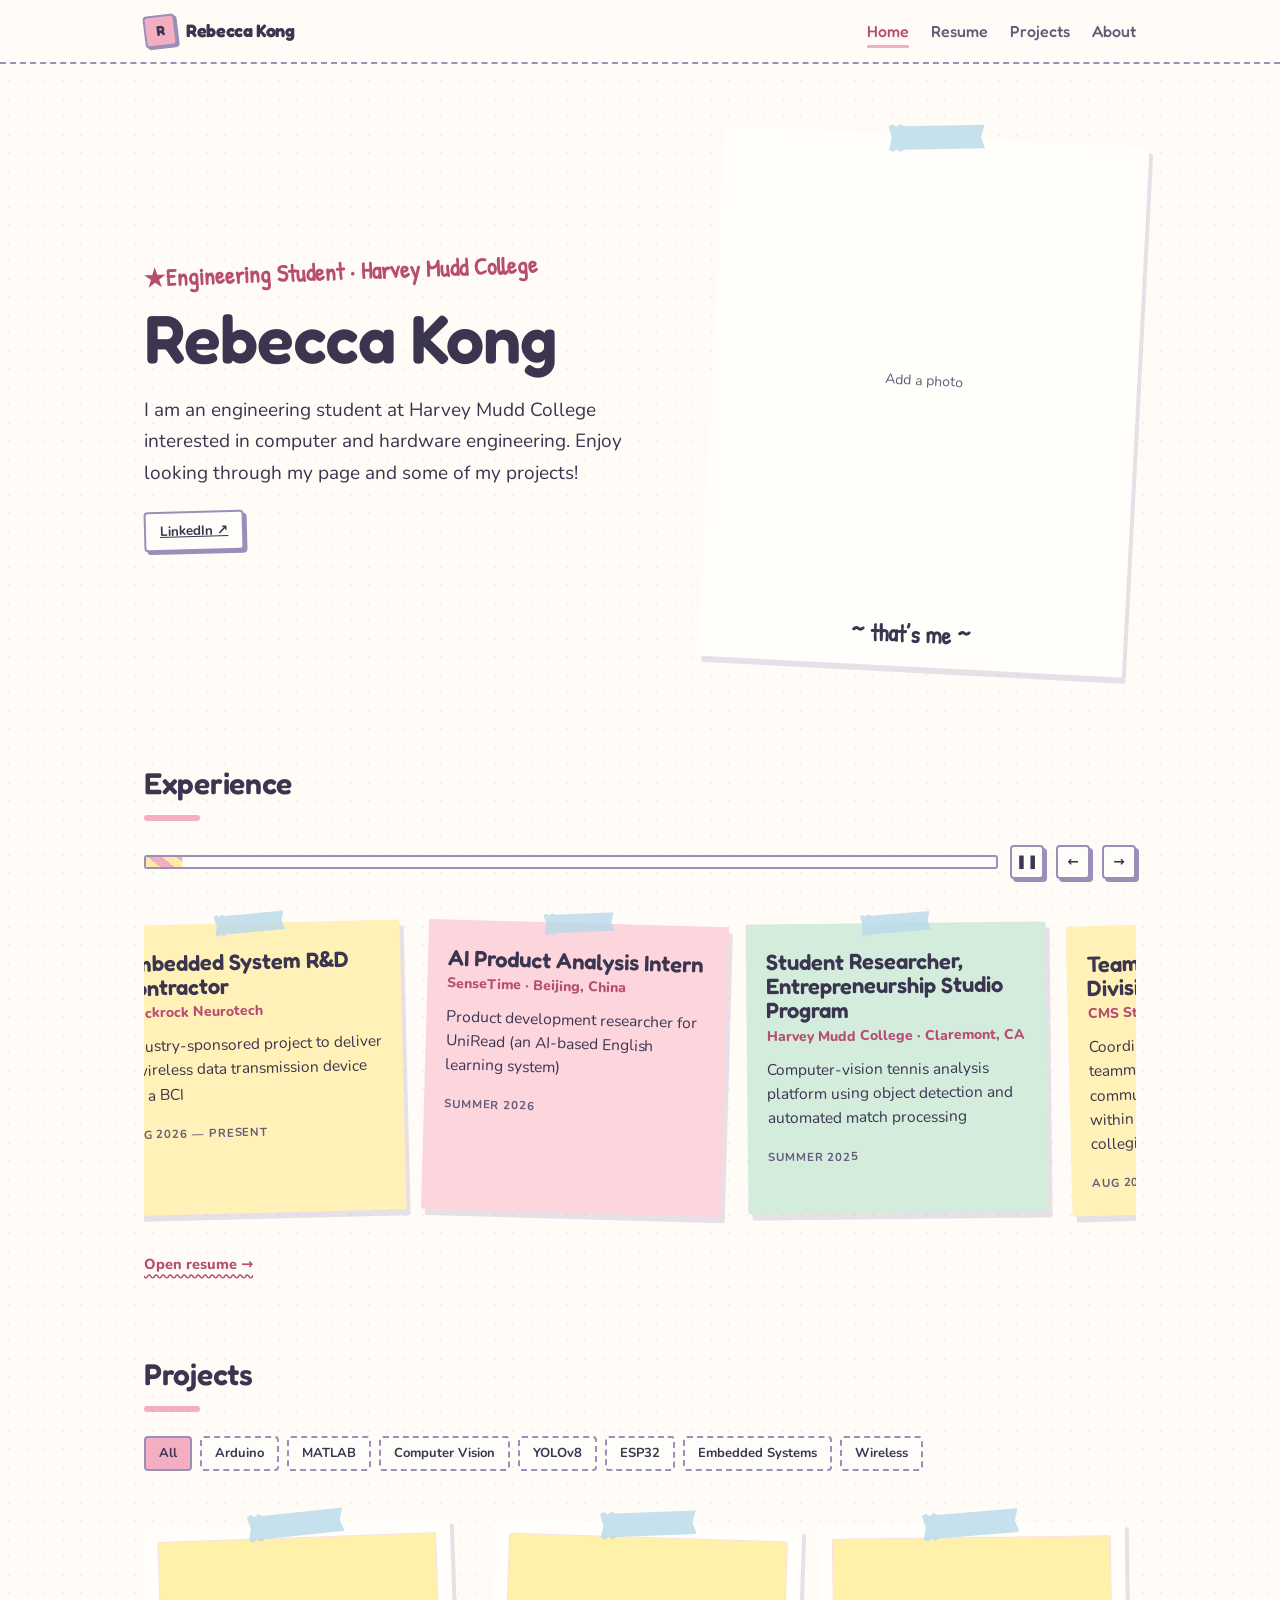
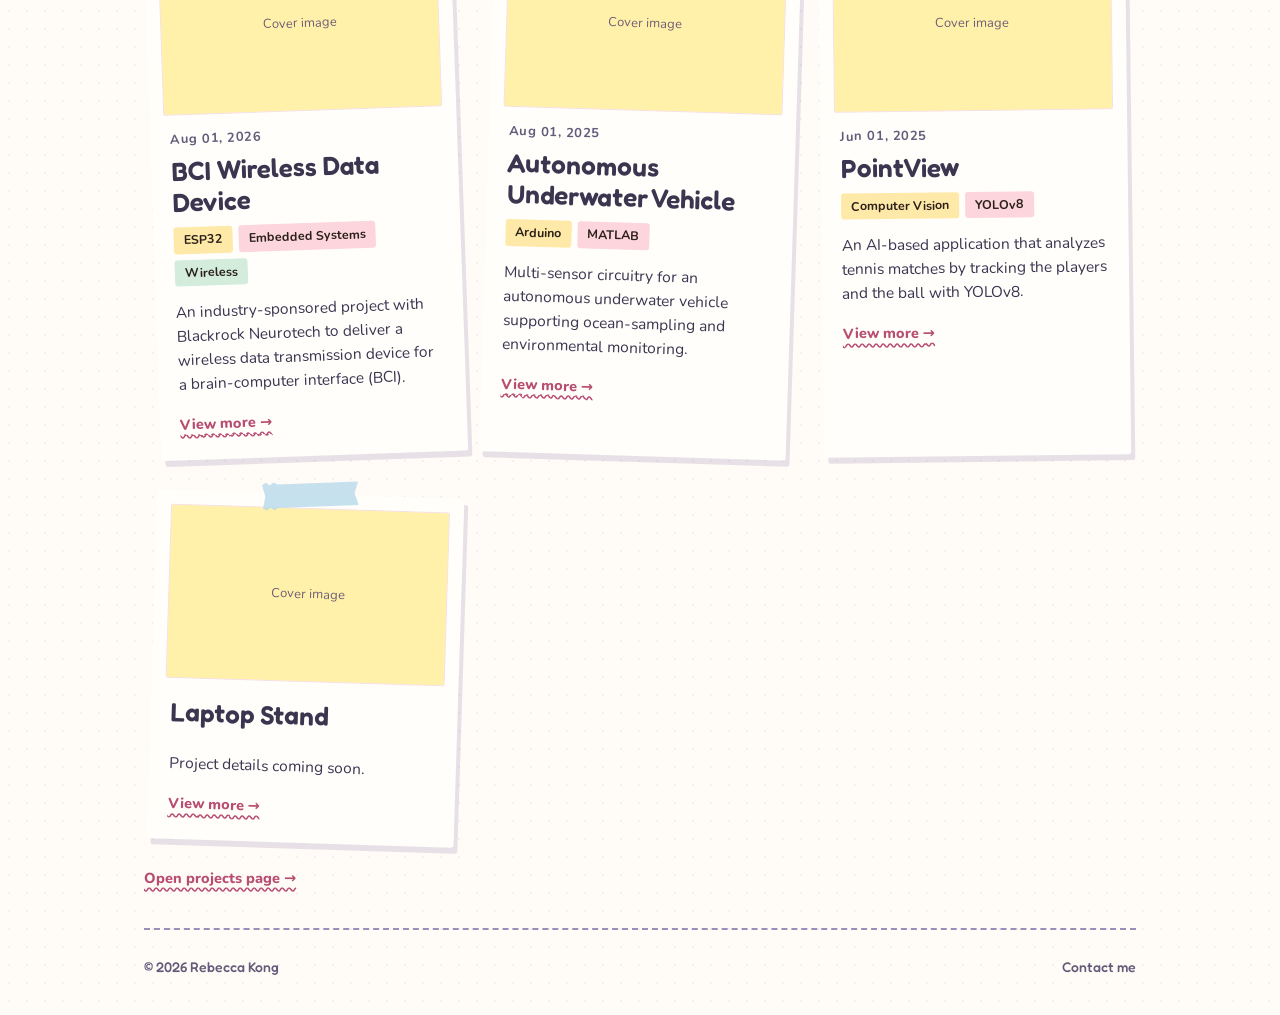
==== commit 798be0a6: "Update ordering (swap experience and project format)" ====
--- a/index.html
+++ b/index.html
@@ -5,208 +5,7 @@
 <meta name="viewport" content="width=device-width, initial-scale=1, viewport-fit=cover">
 <title>Your Name – Portfolio</title>
 <link rel="stylesheet" href="https://fonts.googleapis.com/css2?family=Fredoka:wght@500;600&family=Nunito:wght@500;700;800&family=Patrick+Hand&display=swap">
-<style>
-:root{box-sizing:border-box;padding-top:env(safe-area-inset-top,0px);padding-bottom:env(safe-area-inset-bottom,0px);
---bg:#fafaf8;--surface:#fff;--text:#15171a;--muted:#6b7077;--line:#e6e6e1;--accent:#2f6fed;--chip:#eef1f6}
-html{scroll-padding-top:calc(70px + env(safe-area-inset-top,0px));scroll-behavior:smooth}
-@media (prefers-color-scheme:dark){:root:not([data-theme="light"]){--bg:#101214;--surface:#181b1f;--text:#eceef0;--muted:#98a0a8;--line:#2a2e33;--accent:#6b9bff;--chip:#22262b}}
-:root[data-theme="dark"]{--bg:#101214;--surface:#181b1f;--text:#eceef0;--muted:#98a0a8;--line:#2a2e33;--accent:#6b9bff;--chip:#22262b}
-*{box-sizing:border-box}
-body{margin:0;background:var(--bg);color:var(--text);font:16px/1.6 -apple-system,BlinkMacSystemFont,"Inter","Segoe UI",Roboto,sans-serif}
-body::before{content:"";position:fixed;inset:0 0 auto;height:env(safe-area-inset-top,0px);background:var(--bg);z-index:30}
-a{color:inherit}
-.wrap{max-width:1040px;margin:0 auto;padding:0 24px}
-header{position:sticky;top:env(safe-area-inset-top,0px);z-index:20;background:color-mix(in srgb,var(--bg) 88%,transparent);backdrop-filter:blur(10px);border-bottom:1px solid var(--line)}
-nav{display:flex;align-items:center;gap:22px;height:62px}
-.logo{font-weight:800;letter-spacing:-.02em;font-size:18px;text-decoration:none;margin-right:auto;display:flex;align-items:center;gap:10px}
-.logo i{display:grid;place-items:center;width:32px;height:32px;border-radius:9px;background:var(--text);color:var(--bg);font-style:normal;font-size:14px}
-nav a.l{text-decoration:none;color:var(--muted);font-size:14.5px}nav a.l:hover{color:var(--text)}
-@media(max-width:640px){nav a.l{display:none}}
-button{font:inherit;cursor:pointer}
-.btn{border:1px solid var(--line);background:var(--surface);color:var(--text);padding:7px 14px;border-radius:999px;font-size:13.5px}
-.btn:hover{border-color:var(--text)}.btn.p{background:var(--text);color:var(--bg);border-color:var(--text)}.btn.d{color:#d64545}
-.hero{display:grid;grid-template-columns:1.1fr .9fr;gap:48px;align-items:center;padding:72px 0 56px}
-@media(max-width:780px){.hero{grid-template-columns:1fr;padding-top:40px}.hero .ph{order:-1}}
-.eyebrow{color:var(--accent);font-weight:600;font-size:13px;letter-spacing:.12em;text-transform:uppercase}
-h1{font-size:clamp(40px,7vw,68px);line-height:1.02;letter-spacing:-.035em;margin:10px 0 14px}
-.hero p{font-size:18px;color:var(--muted);max-width:46ch;white-space:pre-line}
-.ph{aspect-ratio:4/5;border-radius:22px;overflow:hidden;background:var(--chip);border:1px solid var(--line);display:grid;place-items:center;color:var(--muted);font-size:14px}
-.ph img{width:100%;height:100%;object-fit:cover}
-.links{display:flex;flex-wrap:wrap;gap:10px;margin-top:22px}
-h2.sec{font-size:13px;letter-spacing:.14em;text-transform:uppercase;color:var(--muted);margin:0 0 18px;font-weight:600;display:flex;align-items:center;gap:12px}
-h2.sec::after{content:"";flex:1;height:1px;background:var(--line)}
-section{padding:36px 0}
-.exp{display:grid;grid-template-columns:repeat(auto-fill,minmax(280px,1fr));gap:16px}
-.card{background:var(--surface);border:1px solid var(--line);border-radius:16px;padding:20px;position:relative}
-.card h3{margin:0 0 2px;font-size:17px}.card .co{color:var(--accent);font-weight:600;font-size:14px}
-.card p{margin:10px 0 12px;color:var(--muted);font-size:14.5px}.card small{color:var(--muted);letter-spacing:.08em;font-size:11.5px;text-transform:uppercase}
-.filters{display:flex;flex-wrap:wrap;gap:8px;margin-bottom:26px}
-.chip{border:0;background:var(--chip);color:var(--muted);padding:5px 13px;border-radius:999px;font-size:13px}
-.chip.on{background:var(--text);color:var(--bg)}
-#projs{display:flex;gap:20px;overflow-x:auto;scroll-snap-type:x mandatory;padding:4px 2px 14px;scrollbar-width:none;-webkit-overflow-scrolling:touch}
-#projs::-webkit-scrollbar{display:none}
-#projs .empty{flex:1}
-#projs.playing{scroll-snap-type:none}
-.proj{flex:0 0 min(420px,82vw);scroll-snap-align:start;background:var(--surface);border:1px solid var(--line);border-radius:18px;padding:14px 14px 20px;position:relative;display:flex;flex-direction:column;gap:14px}
-.proj>div:last-child{padding:0 6px}
-.prog{display:flex;align-items:center;gap:12px;margin-bottom:18px}
-.prog .track{flex:1;height:3px;background:var(--line);border-radius:3px;overflow:hidden}
-.prog .track i{display:block;height:100%;background:var(--accent);transform-origin:left;transform:scaleX(0)}
-.prog .btn{width:34px;height:34px;padding:0;line-height:1}
-.cv{aspect-ratio:16/10;border-radius:16px;overflow:hidden;background:var(--chip);border:1px solid var(--line);display:grid;place-items:center;color:var(--muted);font-size:13px}
-.cv img{width:100%;height:100%;object-fit:cover;transition:transform .5s}.proj:hover .cv img{transform:scale(1.04)}
-.date{color:var(--muted);font-size:13px}.proj h3{font-size:clamp(22px,3vw,30px);letter-spacing:-.02em;margin:4px 0 10px;line-height:1.15}
-.proj h3 a{text-decoration:none}.proj h3 a:hover{color:var(--accent)}
-.proj p{color:var(--muted);margin:0 0 14px}
-.tags{display:flex;flex-wrap:wrap;gap:6px;margin-bottom:14px}.tags span{background:var(--chip);color:var(--muted);font-size:12px;padding:3px 10px;border-radius:999px}
-.more{color:var(--accent);font-weight:600;text-decoration:none;font-size:14.5px}
-.about{display:grid;grid-template-columns:1fr;max-width:68ch}.about p{white-space:pre-line;color:var(--muted);font-size:17px}
-footer{border-top:1px solid var(--line);padding:28px 0 40px;color:var(--muted);font-size:14px;display:flex;justify-content:space-between;flex-wrap:wrap;gap:12px}
-.empty{color:var(--muted);padding:20px;border:1px dashed var(--line);border-radius:14px;text-align:center}
-.ed{display:none;gap:6px;position:absolute;top:10px;right:10px;z-index:2}
-body.editing .ed{display:flex}
-.addrow{display:none;margin-top:14px}body.editing .addrow{display:block}
-.bar{position:fixed;right:16px;bottom:calc(16px + env(safe-area-inset-bottom,0px));z-index:25;display:flex;gap:8px;flex-wrap:wrap;justify-content:flex-end}
-dialog{border:1px solid var(--line);border-radius:18px;background:var(--surface);color:var(--text);width:min(520px,92vw);padding:24px;max-height:88vh}
-dialog::backdrop{background:rgba(0,0,0,.5)}
-dialog h3{margin:0 0 14px}
-label{display:block;font-size:12.5px;color:var(--muted);margin:12px 0 4px;font-weight:600}
-input,textarea{width:100%;font:inherit;padding:9px 11px;border:1px solid var(--line);border-radius:10px;background:var(--bg);color:var(--text)}
-textarea{min-height:90px;resize:vertical}
-.row{display:flex;gap:10px;justify-content:flex-end;margin-top:20px}
-.pv{margin-top:8px;max-height:120px;border-radius:8px}
-/* ===== retro scrapbook theme ===== */
-:root{--bg:#efe2c6;--surface:#fffaf0;--text:#2b2118;--muted:#66543f;--line:#c9b184;--accent:#d9482b;--chip:#f2cf5b;--pol:#fffdf7;--n1:#fff0a0;--n2:#ffd3cb;--n3:#d3ebcf;--tape:rgba(226,196,110,.78);--dots:rgba(120,85,40,.16)}
-@media (prefers-color-scheme:dark){:root:not([data-theme="light"]){--bg:#241b14;--surface:#2f251c;--text:#f3e7d0;--muted:#c2ad8c;--line:#5a4733;--accent:#ff7a59;--pol:#352a20;--n1:#5d511c;--n2:#5d3029;--n3:#2f4a2d;--dots:rgba(255,220,160,.07)}}
-:root[data-theme="dark"]{--bg:#241b14;--surface:#2f251c;--text:#f3e7d0;--muted:#c2ad8c;--line:#5a4733;--accent:#ff7a59;--pol:#352a20;--n1:#5d511c;--n2:#5d3029;--n3:#2f4a2d;--dots:rgba(255,220,160,.07)}
-body{font-family:"Courier Prime","Courier New",monospace;background-image:radial-gradient(var(--dots) 1.2px,transparent 1.4px);background-size:18px 18px}
-header{border-bottom:2px dashed var(--text);background:var(--bg)}
-.logo,h1,h2.sec,.proj h3,footer,.eyebrow,nav a.l{font-family:"Permanent Marker","Comic Sans MS",cursive}
-.logo i{border-radius:4px;background:var(--accent);color:#fff;transform:rotate(-7deg);border:2px solid var(--text);box-shadow:2px 2px 0 var(--text)}
-nav a.l{font-family:"Caveat",cursive;font-size:22px;font-weight:700}nav a.l:hover{color:var(--accent);transform:rotate(-3deg)}
-.btn{border:2px solid var(--text);border-radius:4px;box-shadow:3px 3px 0 var(--text);background:var(--surface);font-weight:700;transition:transform .12s,box-shadow .12s}
-.btn:hover{transform:translate(2px,2px);box-shadow:1px 1px 0 var(--text);border-color:var(--text)}
-.btn.p{background:var(--accent);color:#fff}
-.eyebrow{font-family:"Caveat",cursive;font-size:26px;text-transform:none;letter-spacing:0;color:var(--accent);transform:rotate(-2deg);display:inline-block}
-.eyebrow::before{content:"\2605 "}
-h1{font-weight:400;letter-spacing:-.01em;line-height:1.08;background:linear-gradient(transparent 62%,var(--chip) 62% 90%,transparent 90%);display:inline;padding:0 6px;margin-left:-6px;-webkit-box-decoration-break:clone;box-decoration-break:clone}
-#name{display:block;background:none;padding:0;margin-left:0}#name::first-line{background:none}
-.hero>div:first-child{position:relative}
-.hero>div:first-child::after{content:"handmade";position:absolute;top:-34px;right:0;font-family:"Courier Prime",monospace;font-weight:700;color:var(--accent);border:2px dashed var(--accent);padding:2px 10px;transform:rotate(7deg);border-radius:4px;font-size:13px;letter-spacing:.1em;text-transform:uppercase}
-.hero p{color:var(--text)}
-.ph{overflow:visible;position:relative;background:var(--pol);border:0;border-radius:3px;padding:14px 14px 56px;transform:rotate(3deg);box-shadow:5px 7px 0 rgba(0,0,0,.2);color:var(--muted)}
-.ph img{border-radius:2px}
-.ph::before,.proj::before,.card::before{content:"";position:absolute;top:-13px;left:50%;width:96px;height:28px;margin-left:-48px;background:var(--tape);transform:rotate(-4deg);box-shadow:0 1px 2px rgba(0,0,0,.15);z-index:3;clip-path:polygon(0 8%,4% 0,8% 10%,12% 0,16% 8%,100% 8%,96% 50%,100% 92%,16% 92%,12% 100%,8% 90%,4% 100%,0 92%,3% 50%)}
-.ph::after{content:"~ that\2019s me ~";position:absolute;bottom:12px;left:0;right:0;text-align:center;font-family:"Caveat",cursive;font-size:26px;font-weight:700;color:var(--text)}
-.links .btn:nth-child(odd){transform:rotate(-1.5deg)}.links .btn:nth-child(even){transform:rotate(1.5deg)}
-h2.sec{display:inline-block;font-weight:400;font-size:24px;letter-spacing:.02em;text-transform:none;color:#2b2118;background:var(--chip);padding:4px 16px;transform:rotate(-1.5deg);box-shadow:3px 3px 0 var(--text);border:2px solid var(--text);margin-bottom:28px}
-h2.sec::after{content:none}
-.card{background:var(--n1);border:0;border-radius:2px;box-shadow:3px 5px 0 rgba(0,0,0,.18);padding:26px 20px 20px;transform:rotate(-1.4deg)}
-.card:nth-child(3n+2){background:var(--n2);transform:rotate(1.6deg)}.card:nth-child(3n){background:var(--n3);transform:rotate(-.6deg)}
-.card h3{font-family:"Caveat",cursive;font-size:26px;line-height:1.1}.card .co{color:var(--accent)}.card p{color:var(--text)}.card small{color:var(--muted)}
-.card::before{width:70px;height:22px;margin-left:-35px;top:-11px}
-#projs{padding:26px 16px 30px}
-.proj{background:var(--pol);border:0;border-radius:3px;padding:14px 14px 22px;box-shadow:5px 7px 0 rgba(0,0,0,.18);transform:rotate(-2deg);transition:transform .25s}
-.proj:nth-child(even){transform:rotate(1.8deg)}.proj:nth-child(3n){transform:rotate(-.7deg)}
-.proj:hover{transform:rotate(0) scale(1.03);z-index:2}
-.cv{border-radius:2px;border:1px solid var(--line);filter:sepia(.18) saturate(1.1)}
-.proj h3{font-family:"Caveat",cursive;font-weight:700;font-size:32px;letter-spacing:0;line-height:1}.proj h3 a:hover{color:var(--accent)}
-.date{font-family:"Courier Prime",monospace;letter-spacing:.06em;color:var(--muted)}
-.proj p{color:var(--text)}
-.tags span{background:var(--chip);color:#2b2118;border-radius:3px;border:1px dashed #2b2118;font-weight:700}
-.more{color:var(--accent);text-decoration:underline wavy;text-underline-offset:4px}
-.chip{background:var(--surface);color:var(--text);border:2px dashed var(--text);border-radius:4px;font-weight:700}
-.chip.on{background:var(--accent);color:#fff;border-style:solid}
-.prog .track{height:14px;border:2px solid var(--text);border-radius:3px;background:var(--surface)}
-.prog .track i{background:repeating-linear-gradient(45deg,var(--accent) 0 8px,var(--chip) 8px 16px)}
-.about{background:var(--surface);padding:26px 28px 26px 44px;box-shadow:5px 6px 0 rgba(0,0,0,.18);transform:rotate(-.6deg);border-left:3px double var(--accent);background-image:repeating-linear-gradient(transparent 0 31px,rgba(70,110,190,.28) 31px 32px);border-radius:2px}
-.about p{color:var(--text);line-height:32px;margin:0;font-size:16px}
-#mail{text-decoration:underline wavy var(--accent);text-underline-offset:6px;font-family:"Caveat",cursive;font-size:34px!important}
-footer{border-top:2px dashed var(--text);font-family:"Caveat",cursive;font-size:20px}
-.empty{border:2px dashed var(--line);background:var(--surface)}
-dialog{border:2px solid var(--text);border-radius:4px;box-shadow:7px 7px 0 var(--text)}
-input,textarea{border:2px solid var(--text);border-radius:3px}
-label{color:var(--text)}
-@media(max-width:780px){.hero>div:first-child::after{top:-30px}}
-/* ===== pastel + legibility pass ===== */
-:root{--bg:#fdf4ea;--surface:#fffdfa;--text:#3b3550;--muted:#625b7a;--line:#e6d9e9;--edge:#9a8fb8;--accent:#f4aec1;--ink:#b84d72;--chip:#ffe9a8;--pol:#fffefb;--n1:#fff1b8;--n2:#fcd5dd;--n3:#d3ecdc;--tape:rgba(184,218,236,.8);--dots:rgba(150,120,190,.15)}
-@media (prefers-color-scheme:dark){:root:not([data-theme="light"]){--bg:#2a2540;--surface:#352f4d;--text:#f5eefc;--muted:#c9bfe0;--line:#4a4266;--edge:#8f84b5;--accent:#f4aec1;--ink:#ffadc6;--pol:#3a3454;--n1:#5b5430;--n2:#5e3a4a;--n3:#35514a;--tape:rgba(150,190,215,.6);--dots:rgba(255,240,255,.07)}}
-:root[data-theme="dark"]{--bg:#2a2540;--surface:#352f4d;--text:#f5eefc;--muted:#c9bfe0;--line:#4a4266;--edge:#8f84b5;--accent:#f4aec1;--ink:#ffadc6;--pol:#3a3454;--n1:#5b5430;--n2:#5e3a4a;--n3:#35514a;--tape:rgba(150,190,215,.6);--dots:rgba(255,240,255,.07)}
-body{font-family:"Nunito",system-ui,-apple-system,"Segoe UI",sans-serif;font-size:17px;line-height:1.65}
-.logo,h1,h2.sec,.proj h3,.card h3,nav a.l,#mail{font-family:"Fredoka","Nunito",system-ui,sans-serif}
-.eyebrow,footer,.ph::after{font-family:"Patrick Hand","Nunito",sans-serif}
-h1{font-weight:600;letter-spacing:-.015em;line-height:1.1}
-nav a.l{font-size:16px;font-weight:500}
-nav a.l:hover,.proj h3 a:hover{color:var(--ink)}
-.eyebrow{font-size:24px;color:var(--ink)}
-h2.sec{font-size:20px;font-weight:600;color:#3b3550;border-color:var(--edge);box-shadow:3px 3px 0 var(--edge)}
-.logo i,.btn,.chip,.prog .track,dialog,input,textarea{border-color:var(--edge)}
-.btn{box-shadow:3px 3px 0 var(--edge);font-weight:700}.btn:hover{box-shadow:1px 1px 0 var(--edge);border-color:var(--edge)}
-.btn.p{background:var(--accent);color:#3b3550}
-.logo i{box-shadow:2px 2px 0 var(--edge);background:var(--accent);color:#3b3550}
-dialog{box-shadow:7px 7px 0 var(--edge)}
-header,footer{border-color:var(--edge)}
-.hero>div:first-child::after{font-family:"Nunito",sans-serif;color:var(--ink);border-color:var(--ink)}
-.hero p{font-size:19px;line-height:1.65}
-.ph,.proj,.card,.about{box-shadow:4px 6px 0 rgba(120,100,160,.18)}
-.ph::after{font-size:24px}
-.card h3{font-size:22px;font-weight:600}.card .co{color:var(--ink);font-weight:800}.card p{font-size:15.5px;line-height:1.55}
-.card small{font-weight:700}
-.proj h3{font-size:26px;font-weight:600;line-height:1.2}
-.proj p{font-size:15.5px;line-height:1.55}
-.date{font-family:"Nunito",sans-serif;font-weight:700;letter-spacing:.04em}
-.tags span{border:0;font-weight:700;font-size:12.5px}
-.tags span:nth-child(3n+1){background:#ffe9a8}.tags span:nth-child(3n+2){background:#fcd5dd}.tags span:nth-child(3n){background:#d3ecdc}
-.more{color:var(--ink);font-weight:800}
-.chip{font-weight:700;border-color:var(--edge)}
-.chip.on{background:var(--accent);color:#3b3550;border-color:var(--edge)}
-.prog .track i{background:repeating-linear-gradient(45deg,#f4aec1 0 8px,#ffe9a8 8px 16px)}
-.about{background-image:repeating-linear-gradient(transparent 0 31px,rgba(140,160,220,.3) 31px 32px);border-left-color:var(--accent)}
-.about p{font-size:17px;line-height:32px}
-#mail{font-size:30px!important;font-weight:500;color:var(--ink);text-decoration-color:var(--accent)}
-footer{font-size:20px}
-.empty{border-color:var(--edge);color:var(--muted)}
-/* lighter bg + plain section titles */
-:root{--bg:#fffbf6;--dots:rgba(150,120,190,.09)}
-h2.sec{display:block;background:none;border:0;box-shadow:none;transform:none;padding:0;margin:0 0 24px;font-size:30px;font-weight:600;letter-spacing:-.01em;color:var(--text)}
-h2.sec::after{content:"";display:block;width:56px;height:6px;margin-top:6px;background:var(--accent);border-radius:6px}
-/* multi-page views */
-.view{display:none}
-.view.on{display:block;animation:pg .35s ease}
-.hero.view.on{display:grid}
-section.view{padding-top:48px;min-height:55vh}
-@keyframes pg{from{opacity:0;transform:translateY(8px)}to{opacity:1;transform:none}}
-nav a.l{position:relative;white-space:nowrap}
-nav a.l.on{color:var(--ink)}
-nav a.l.on::after{content:"";position:absolute;left:0;right:0;bottom:-4px;height:3px;border-radius:3px;background:var(--accent)}
-body:not(.sub) section.view{min-height:0;padding-top:36px}
-.seeall{margin:8px 0 0}body.sub .seeall{display:none}
-body[data-page="projects"] #projs{flex-wrap:wrap;overflow:visible;gap:38px 28px;justify-content:center;padding:26px 8px}
-body[data-page="projects"] .proj{flex:0 1 min(360px,100%)}
-body[data-page="projects"] .prog{display:none}
-.dcv{background:var(--pol);padding:12px;border-radius:3px;box-shadow:4px 6px 0 rgba(120,100,160,.18);transform:rotate(-.6deg);max-width:760px;margin-bottom:24px}
-.dcv:empty{display:none}.dcv img{width:100%;display:block;border-radius:2px}
-#dBody{max-width:760px}.lead{font-size:20px}.dbody{white-space:pre-line;line-height:1.75;margin:18px 0}
-.dact{display:flex;gap:10px;flex-wrap:wrap;margin-top:24px}.ed2{display:none;gap:8px}body.editing .ed2{display:flex}
-.sheet{background:var(--pol);padding:34px 36px;border-radius:3px;box-shadow:4px 6px 0 rgba(120,100,160,.18);max-width:820px}
-.rh{display:flex;justify-content:space-between;flex-wrap:wrap;gap:8px;border-bottom:3px solid var(--accent);padding-bottom:14px}
-.rh h3{margin:0;font:600 30px "Fredoka",sans-serif}.rc{color:var(--muted)}
-.sheet h5{font:600 14px "Fredoka",sans-serif;letter-spacing:.14em;text-transform:uppercase;color:var(--ink);margin:28px 0 10px}
-.rrow{display:grid;grid-template-columns:150px 1fr;gap:14px;padding:12px 0;border-top:1px dashed var(--line);position:relative}
-.rrow h4{margin:0;font:600 18px "Fredoka",sans-serif}.rs2{color:var(--ink);font-weight:800;font-size:14.5px}.rrow p{margin:6px 0 0;font-size:15.5px}.rd{color:var(--muted);font-weight:700;font-size:13px}
-@media(max-width:640px){.rrow{grid-template-columns:1fr;gap:2px}.sheet{padding:24px 20px}}
-.redact{display:inline-block;width:118px;height:.95em;background:#111;border-radius:2px;vertical-align:-2px}
-.rc{text-align:right;line-height:1.7}
-.rl{margin-top:6px}.li{position:relative;padding-left:16px;font-size:15.5px;line-height:1.5;margin:3px 0}.li::before{content:"•";position:absolute;left:2px;color:var(--ink)}
-.rsub{font-style:italic;color:var(--muted);font-size:15px;margin-bottom:4px}.rk{font-size:15.5px;margin:4px 0}
-#mail{font-size:18px!important}
-.rpdf{max-width:820px}.rpdf img{width:100%;display:block;border-radius:3px;background:#fff;box-shadow:4px 6px 0 rgba(120,100,160,.18)}
-.dl{margin:24px 0}body:not(.sub) #about{display:none}
-#copy{font:500 14px Fredoka,sans-serif;color:var(--muted)}
-body:not(.sub) .cwrap{display:none}
-.cform{max-width:560px}.cform textarea{min-height:130px}.cact{display:flex;align-items:center;gap:14px;margin-top:16px;flex-wrap:wrap}#cStat{color:var(--muted);font-size:14.5px}
-@media(max-width:640px){nav{gap:14px;overflow-x:auto;scrollbar-width:none}nav::-webkit-scrollbar{display:none}nav a.l{display:inline;font-size:14.5px}.logo{margin-right:0}.logo span{display:none}#theme{margin-left:auto}}
-</style>
+<link rel="stylesheet" href="styles.css">
 </head>
 <body>
 <header><div class="wrap"><nav>
@@ -222,12 +21,12 @@
 <div class="ph" id="photo"></div>
 </div>
 
-<section id="experience"><h2 class="sec">Experience</h2><div class="exp" id="exp"></div>
+<section id="experience"><h2 class="sec">Experience</h2><div class="prog"><div class="track"><i id="bar"></i></div><button class="btn" id="play" onclick="togglePlay()" aria-label="Pause or play auto-scroll">❚❚</button><button class="btn" onclick="nudge(-1)" aria-label="Previous">←</button><button class="btn" onclick="nudge(1)" aria-label="Next">→</button></div>
+<div id="exp"></div>
 <p class="seeall"><a class="more" href="#resume">Open resume →</a></p>
 <div class="addrow"><button class="btn p" onclick="editExp()">+ Add experience</button></div></section>
 
 <section id="projects"><h2 class="sec">Projects</h2><div class="filters" id="filters"></div>
-<div class="prog"><div class="track"><i id="bar"></i></div><button class="btn" id="play" onclick="togglePlay()" aria-label="Pause or play auto-scroll">❚❚</button><button class="btn" onclick="nudge(-1)" aria-label="Previous">←</button><button class="btn" onclick="nudge(1)" aria-label="Next">→</button></div>
 <div id="projs"></div>
 <p class="seeall"><a class="more" href="#projects">Open projects page →</a></p>
 <div class="addrow"><button class="btn p" onclick="editProj()">+ Add project</button></div></section>
@@ -237,7 +36,7 @@
 <div class="cform"><label for="cEmail">Your email</label><input id="cEmail" type="email" placeholder="you@example.com"><label for="cMsg">Message</label><textarea id="cMsg" placeholder="Say hi…"></textarea><div class="cact"><button class="btn p" onclick="sendMsg()">Send message</button><span id="cStat"></span></div></div></div></section>
 
 
-<section id="resume"><h2 class="sec">Resume</h2><div class="rpdf"><img src="[data-uri]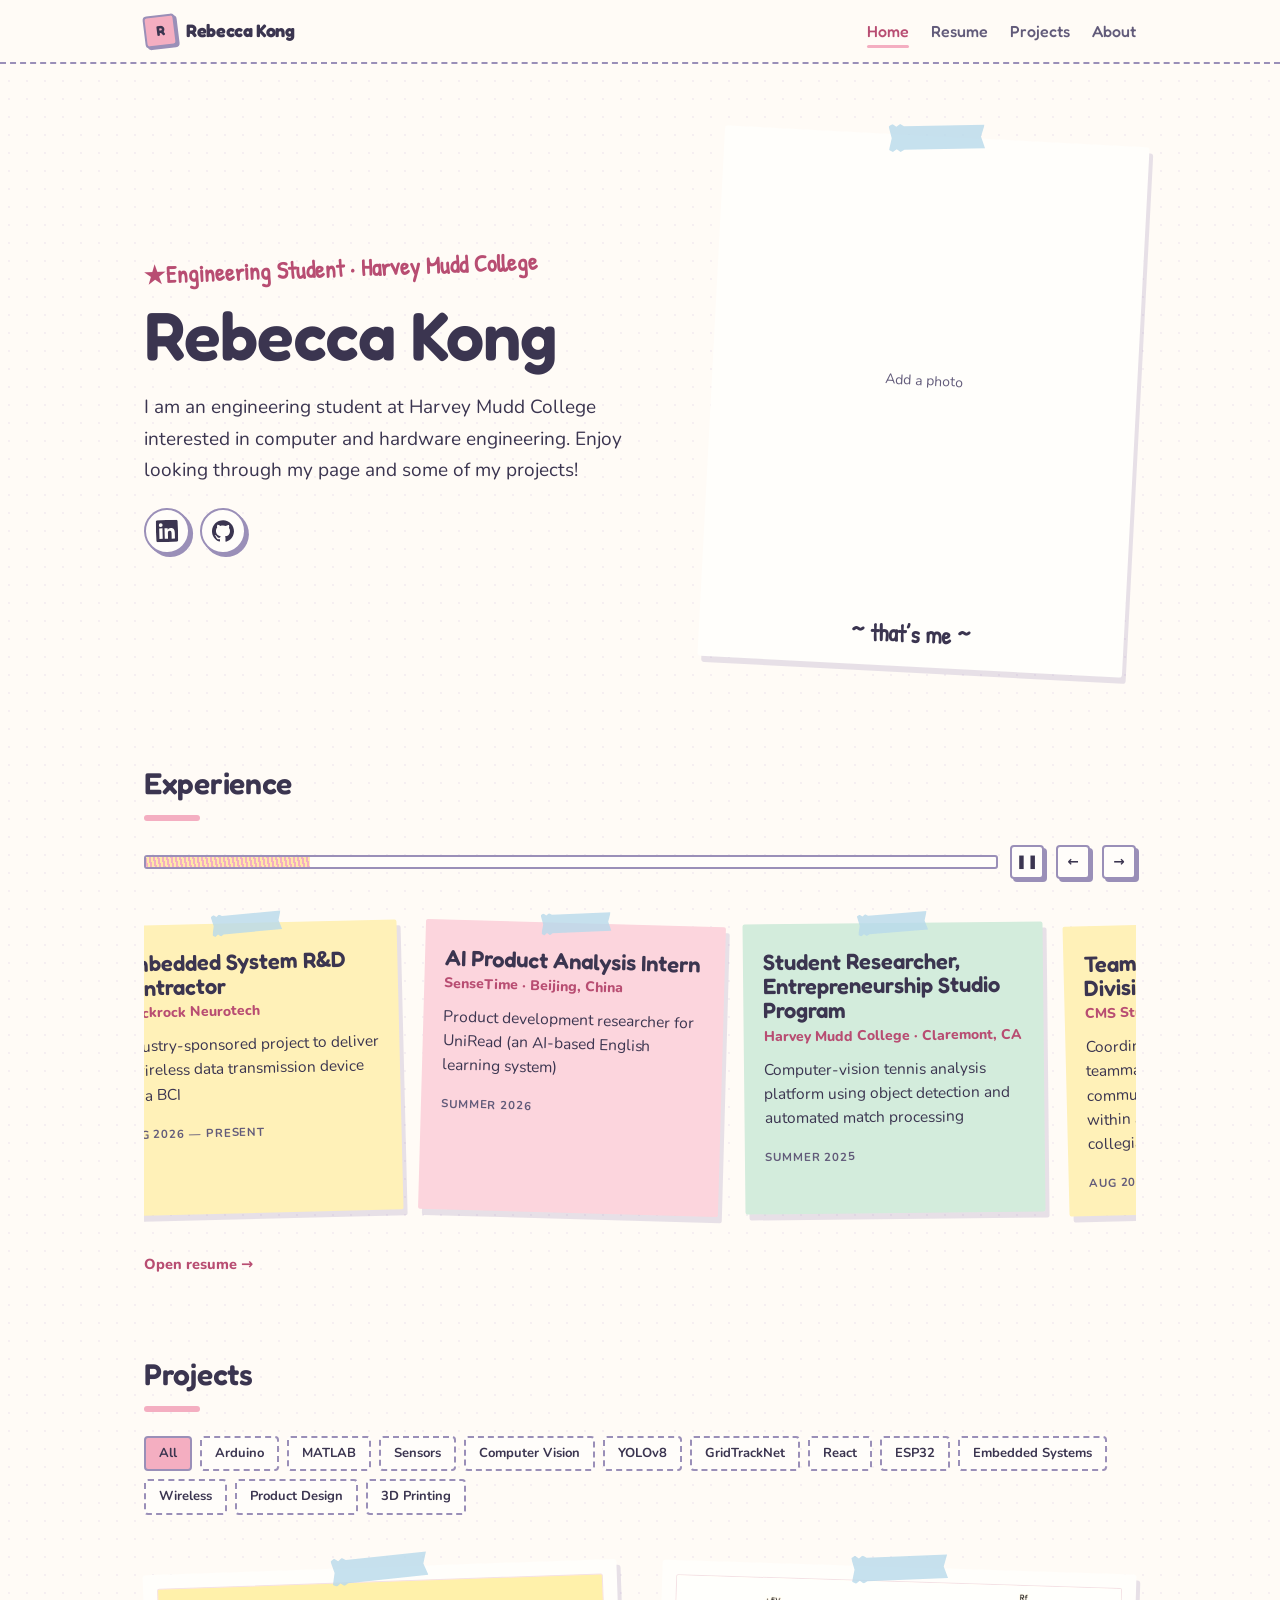
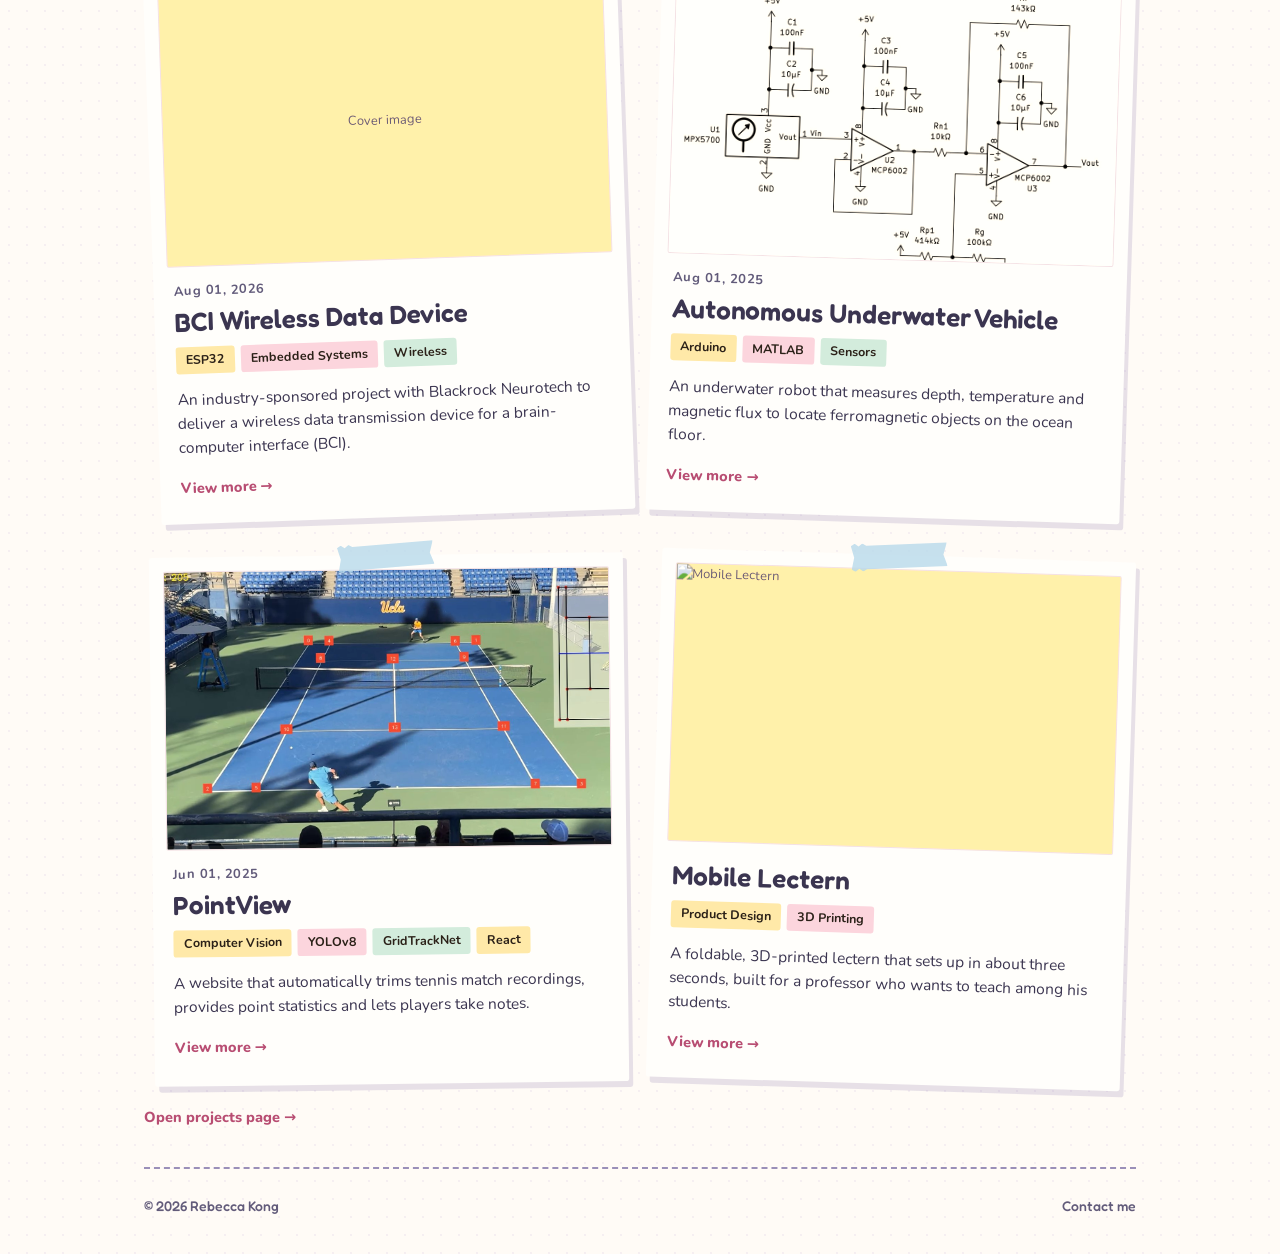
==== commit c50f41c9: "testing the projects made by ai" ====
--- a/index.html
+++ b/index.html
@@ -47,4 +47,4 @@
 
 <script src="app.js"></script>
 </body>
-</html>+</html>
--- a/styles.css
+++ b/styles.css
@@ -1,3 +1,4 @@
+
 :root{box-sizing:border-box;padding-top:env(safe-area-inset-top,0px);padding-bottom:env(safe-area-inset-bottom,0px);
 --bg:#fafaf8;--surface:#fff;--text:#15171a;--muted:#6b7077;--line:#e6e6e1;--accent:#2f6fed;--chip:#eef1f6}
 html{scroll-padding-top:calc(70px + env(safe-area-inset-top,0px));scroll-behavior:smooth}
@@ -205,6 +206,28 @@
 #exp .card{flex:0 0 min(300px,80vw);scroll-snap-align:start}
 body:not(.sub) #projs{display:grid;grid-template-columns:repeat(auto-fill,minmax(300px,1fr));gap:38px 28px;overflow:visible;scroll-snap-type:none;padding:26px 8px 12px}
 body:not(.sub) #projs .proj{flex:none}
-#exp .card.c0{background:var(--n1);transform:rotate(-1.4deg)}
-#exp .card.c1{background:var(--n2);transform:rotate(1.6deg)}
-#exp .card.c2{background:var(--n3);transform:rotate(-.6deg)}+/* icon links + two projects per row */
+.links .btn.ico{width:46px;height:46px;padding:0;display:grid;place-items:center;border-radius:50%}
+.links .btn.ico svg{display:block}
+body:not(.sub) #projs{grid-template-columns:repeat(2,minmax(0,1fr))}
+body[data-page="projects"] .proj{flex:0 1 calc(50% - 14px);max-width:520px}
+@media(max-width:700px){body:not(.sub) #projs{grid-template-columns:1fr}body[data-page="projects"] .proj{flex:0 1 100%}}
+/* no squiggly underlines */
+.more,#mail{text-decoration:none}
+/* ===== project pages ===== */
+.ppage{max-width:860px}
+.ppage h1{font:600 clamp(32px,6vw,48px)/1.1 "Fredoka",sans-serif;margin:6px 0 12px}
+.psec{margin:48px 0 0}.psec h2.sec{font-size:24px;margin-bottom:16px}
+.psec p,.psec li{font-size:17px;line-height:1.7}.psec ul{padding-left:22px}.psec li{margin:6px 0}
+.pfacts{display:grid;grid-template-columns:repeat(auto-fit,minmax(150px,1fr));gap:16px;margin:26px 0}
+.pfacts div{background:var(--n1);padding:16px;border-radius:2px;box-shadow:3px 5px 0 rgba(0,0,0,.14);transform:rotate(-1deg)}
+.pfacts div:nth-child(3n+2){background:var(--n2);transform:rotate(1deg)}.pfacts div:nth-child(3n){background:var(--n3)}
+.pfacts b{display:block;font:600 26px/1.15 "Fredoka",sans-serif}.pfacts span{font-size:14px;color:var(--muted)}
+.pfig{margin:24px 0;background:var(--pol);padding:12px 12px 14px;border-radius:3px;box-shadow:4px 6px 0 rgba(120,100,160,.18)}
+.pfig img{width:100%;display:block;border-radius:2px}
+.pfig figcaption{font-size:14.5px;color:var(--muted);margin-top:10px;line-height:1.5}
+.pfig.narrow{max-width:420px}
+.pgrid{display:grid;grid-template-columns:repeat(auto-fit,minmax(280px,1fr));gap:22px;margin:24px 0}.pgrid .pfig{margin:0}
+.ptable{border-collapse:collapse;width:100%;max-width:620px;font-size:15.5px;margin:18px 0}
+.ptable th,.ptable td{border:2px solid var(--edge);padding:8px 12px;text-align:left}.ptable th{background:var(--n1)}
+.plinks{display:flex;flex-wrap:wrap;gap:12px;margin:20px 0}
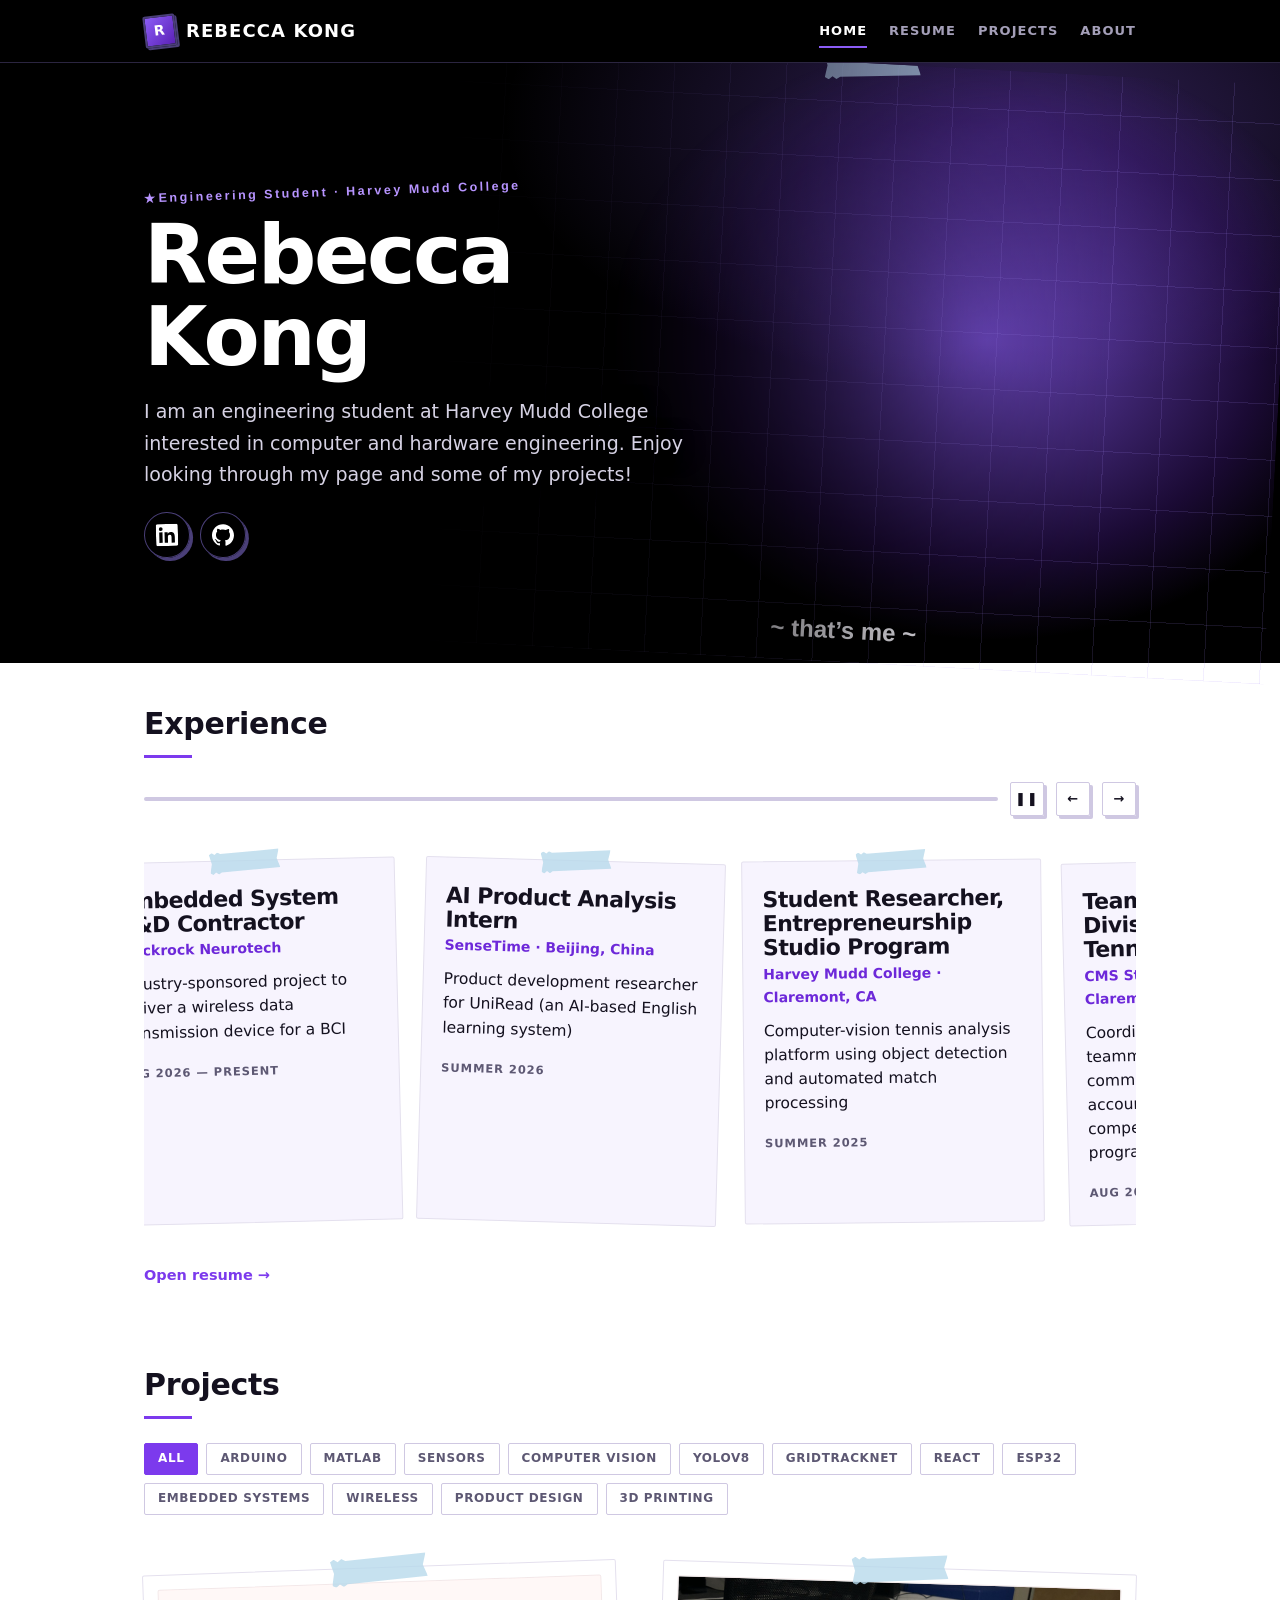
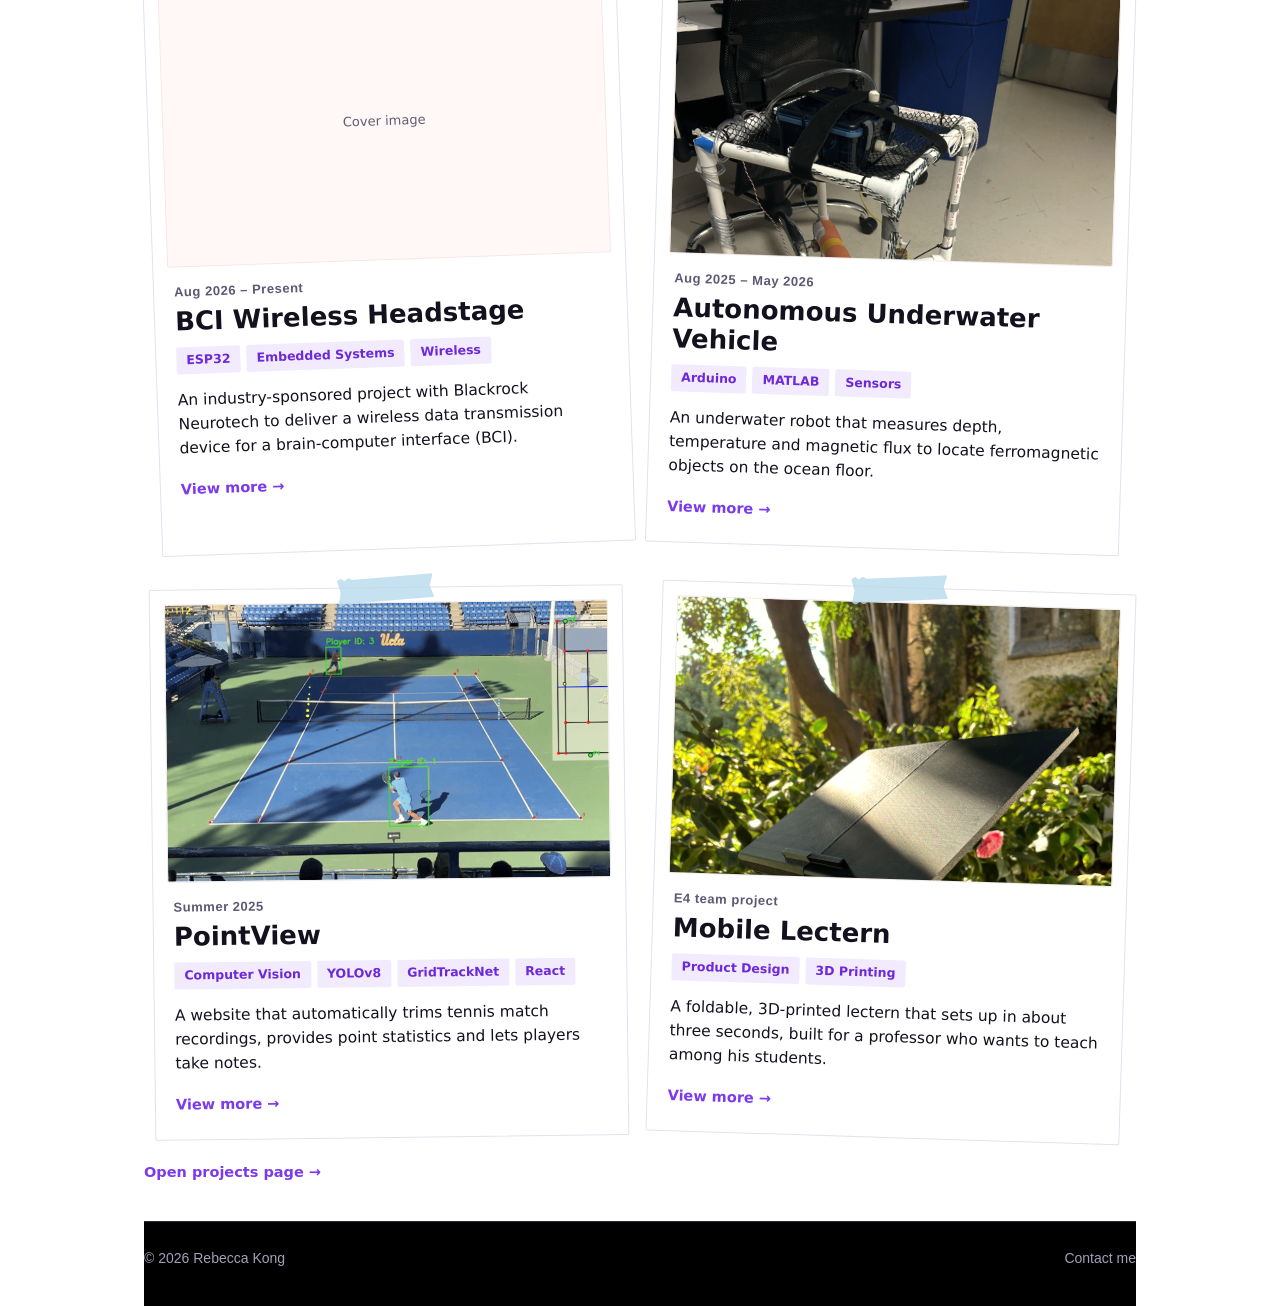
==== commit 2bede7a6: "style change test" ====
--- a/index.html
+++ b/index.html
@@ -4,8 +4,9 @@
 <meta charset="utf-8">
 <meta name="viewport" content="width=device-width, initial-scale=1, viewport-fit=cover">
 <title>Your Name – Portfolio</title>
-<link rel="stylesheet" href="https://fonts.googleapis.com/css2?family=Fredoka:wght@500;600&family=Nunito:wght@500;700;800&family=Patrick+Hand&display=swap">
+<link rel="stylesheet" href="https://fonts.googleapis.com/css2?family=Inter:wght@400;500;600;700;800&display=swap">
 <link rel="stylesheet" href="styles.css">
+<link rel="stylesheet" href="tech.css">
 </head>
 <body>
 <header><div class="wrap"><nav>
--- a/styles.css
+++ b/styles.css
@@ -231,3 +231,40 @@
 .ptable{border-collapse:collapse;width:100%;max-width:620px;font-size:15.5px;margin:18px 0}
 .ptable th,.ptable td{border:2px solid var(--edge);padding:8px 12px;text-align:left}.ptable th{background:var(--n1)}
 .plinks{display:flex;flex-wrap:wrap;gap:12px;margin:20px 0}
+
+/* ===== project articles (blog-post layout) ===== */
+.article{max-width:820px;margin:0 auto;padding:36px 0 24px}
+.article .backlink{margin:0 0 20px}
+.article h1{display:block;background:none;margin:0 0 12px;padding:0;font:600 clamp(34px,6vw,54px)/1.08 "Fredoka","Nunito",sans-serif;letter-spacing:-.02em}
+.byline{color:var(--muted);font-weight:700;font-size:15px;margin:0 0 26px}
+.byline span{margin:0 10px;opacity:.6}
+.pcover{margin:0 0 38px}
+.pcover img{width:100%;display:block;border-radius:10px;border:1px solid var(--line);background:#fff}
+.pbody{font-size:18px;line-height:1.75}
+.pbody p{margin:0 0 18px}
+.pbody h2{font:600 30px/1.2 "Fredoka","Nunito",sans-serif;letter-spacing:-.01em;margin:54px 0 0}
+.pbody hr{border:0;border-top:2px dashed var(--edge);margin:12px 0 22px}
+.pbody h3{font:600 22px/1.3 "Fredoka","Nunito",sans-serif;color:var(--ink);margin:30px 0 8px}
+.pbody ul{padding-left:22px;margin:0 0 18px}.pbody li{margin:8px 0}
+.pbody figure{margin:30px 0}
+.pbody figure img{width:100%;display:block;border-radius:8px;border:1px solid var(--line);background:#fff}
+.pbody figcaption{font-style:italic;text-align:center;color:var(--muted);font-size:15px;line-height:1.5;margin-top:10px}
+.pair{display:grid;grid-template-columns:1fr 1fr;gap:16px;margin:30px 0}
+.pair figure{margin:0}
+@media(max-width:640px){.pair{grid-template-columns:1fr}}
+.pbody .ptable{margin:22px 0}
+.ptags{margin:46px 0 18px}
+.pshare{display:flex;align-items:center;flex-wrap:wrap;gap:10px;padding:16px 0;border-top:2px dashed var(--edge);border-bottom:2px dashed var(--edge);font-weight:700}
+.pshare>span{margin-right:6px}
+.pshare .btn{text-decoration:none;display:inline-block}
+.related{padding:18px 0 40px}
+.rgrid{display:grid;grid-template-columns:repeat(3,minmax(0,1fr));gap:26px;margin-bottom:22px}
+@media(max-width:820px){.rgrid{grid-template-columns:1fr;max-width:460px}}
+.rcard{background:var(--pol);border-radius:3px;padding:12px 12px 18px;box-shadow:4px 6px 0 rgba(120,100,160,.18);display:flex;flex-direction:column;gap:6px;transition:transform .2s}
+.rcard:hover{transform:translateY(-4px)}
+.rcard .rimg{display:grid;place-items:center;aspect-ratio:16/10;border-radius:2px;overflow:hidden;background:var(--chip);color:var(--muted);font-size:13px;text-decoration:none;margin-bottom:6px}
+.rcard .rimg img{width:100%;height:100%;object-fit:cover;display:block}
+.rcard h3{font:600 20px/1.2 "Fredoka","Nunito",sans-serif;margin:2px 0 4px}
+.rcard h3 a{text-decoration:none}.rcard h3 a:hover{color:var(--ink)}
+.rcard p{font-size:14.5px;line-height:1.5;margin:0 0 8px}
+.rcard .tags{margin-bottom:4px}
--- a/tech.css
+++ b/tech.css
@@ -0,0 +1,62 @@
+/* ===== Tech theme v2 (NVIDIA-inspired): dark hero with image fading into text, light content below. Remove the <link> to tech.css to revert. ===== */
+:root,:root:not([data-theme="light"]){--bg:#fff;--surface:#fff;--pol:#fff;--text:#14111f;--muted:#5d5873;--line:#e4e0ee;--edge:#cfc8e2;--accent:#7c3aed;--ink:#6d28d9;--chip:#f3effc;--n1:#f7f4fe;--n2:#f7f4fe;--n3:#f7f4fe;--dots:transparent}
+html{color-scheme:light}
+body{background:#fff!important;color:var(--text);overflow-x:clip}
+body::before{background:#000}
+/* dark zones: header, hero, footer */
+header,.hero,footer{--text:#f2f0f7;--muted:#a49fb8;--line:#2b2540;--edge:#4a3f78;--ink:#b794ff;color:#f2f0f7}
+header{background:#000!important;border-bottom:1px solid #2b2540}
+.logo{text-transform:uppercase;letter-spacing:.06em;font-weight:800;color:#fff}
+.logo i{background:linear-gradient(135deg,#8b5cf6,#5b21b6);color:#fff;border-radius:2px}
+nav a.l{text-transform:uppercase;letter-spacing:.08em;font-size:13px;font-weight:600;color:#a49fb8}
+nav a.l:hover,nav a.l.on{color:#fff}
+nav a.l.on::after{background:#8b5cf6;height:2px;bottom:-6px;border-radius:0}
+/* hero: full-bleed black band, photo on the right fading into the text */
+.hero{position:relative;isolation:isolate;grid-template-columns:1fr;min-height:600px;align-content:center;padding:96px 0 88px}
+.hero::before{content:"";position:absolute;z-index:-3;top:0;bottom:0;left:calc(50% - 50vw);right:calc(50% - 50vw);background:radial-gradient(800px 420px at 80% 10%,rgba(139,92,246,.35),transparent 65%),#000}
+.hero>div:first-child{position:relative;z-index:2;max-width:560px}
+.hero h1{color:#fff;font-size:clamp(46px,6.4vw,84px);line-height:1;font-weight:800;letter-spacing:-.03em}
+.hero p{color:#d6d2e4;font-size:19px}
+.eyebrow{color:#b794ff;letter-spacing:.2em;font-size:12.5px;font-weight:700}
+.hero .ph{position:absolute;z-index:-1;top:0;bottom:0;right:calc(50% - 50vw);width:min(66vw,1000px);padding:0!important;border:0!important;border-radius:0;background:transparent!important;box-shadow:none!important;display:block;
+ -webkit-mask-image:linear-gradient(90deg,transparent 0,rgba(0,0,0,.55) 22%,#000 55%);mask-image:linear-gradient(90deg,transparent 0,rgba(0,0,0,.55) 22%,#000 55%)}
+.hero .ph img{width:100%;height:100%;object-fit:cover;object-position:center top;border-radius:0}
+/* placeholder art when no photo yet */
+.hero .ph:not(:has(img)){color:transparent;font-size:0;background:
+ repeating-linear-gradient(90deg,rgba(167,139,250,.14) 0 1px,transparent 1px 56px),
+ repeating-linear-gradient(0deg,rgba(167,139,250,.14) 0 1px,transparent 1px 56px),
+ radial-gradient(500px 400px at 65% 45%,rgba(139,92,246,.75),rgba(76,29,149,.35) 55%,transparent 75%)!important}
+.hero .links .btn{color:#fff;border-color:#4a3f78;background:rgba(0,0,0,.35)}
+.hero .links .btn:hover{background:#8b5cf6;border-color:#8b5cf6}
+/* light content */
+h1,h2,h3{font-weight:800;letter-spacing:-.025em}
+h2.sec{color:var(--text)!important;font-size:30px}
+h2.sec::after{background:var(--accent);width:48px;height:3px;border-radius:0}
+.card,.proj,.about,.dcv,.sheet,.pfig,.rcard,.pfacts div{background:#fff!important;border:1px solid var(--line);border-radius:2px;box-shadow:none!important}
+.card{background:var(--n1)!important}
+.proj img,.rimg,.pcover,.pcover img,.pbody img{border-radius:0}
+.proj,.rcard,.card{transition:border-color .2s,transform .2s,box-shadow .2s}
+.proj:hover,.rcard:hover,.card:hover{border-color:var(--accent);box-shadow:0 12px 36px rgba(124,58,237,.18)!important;transform:translateY(-3px)!important}
+.proj h3 a,.card h3 a,.rcard h3 a{color:var(--text)!important}.proj h3 a:hover,.rcard h3 a:hover{color:var(--accent)!important}
+.btn{background:transparent;color:var(--text);border:1px solid var(--edge);border-radius:2px;text-transform:uppercase;letter-spacing:.06em;font-size:13px;font-weight:700}
+.btn:hover{background:var(--accent);border-color:var(--accent);color:#fff}
+.links .btn.ico{border-radius:50%}
+.chip{background:transparent;color:var(--muted);border:1px solid var(--edge);border-radius:2px;text-transform:uppercase;letter-spacing:.05em;font-size:12px;font-weight:600}
+.chip:hover{color:var(--accent);border-color:var(--accent)}
+.chip.on,.chip[aria-pressed="true"]{background:var(--accent);color:#fff;border-color:var(--accent)}
+.tags span{background:#f1ebfd!important;color:var(--ink)!important;border-radius:2px;font-weight:600}
+.more,.back{color:var(--accent)}
+.prog .track{background:var(--line);height:3px}.prog .track i{background:linear-gradient(90deg,#5b21b6,#a78bfa)}
+footer{background:#000;border-top:1px solid #2b2540;color:#a49fb8}
+footer a{color:#fff}
+.pbody p,.pbody li{color:#2b2740}.pbody h3{color:var(--ink)}.pbody figcaption,.byline{color:var(--muted)}
+.pbody hr,.pshare,.rrow{border-color:var(--line)!important}
+input,textarea,select{background:#fff!important;color:var(--text)!important;border:1px solid var(--edge)!important;border-radius:2px!important}
+input:focus,textarea:focus{outline:2px solid var(--accent);outline-offset:1px}
+.empty{background:#faf8ff;color:var(--muted);border:1px dashed var(--edge);border-radius:2px}
+.proj .empty,.pimg{background:#efe9fb!important;color:var(--muted)}
+::selection{background:var(--accent);color:#fff}
+@media(max-width:780px){.hero{min-height:520px;padding:72px 0 64px}.hero .ph{width:100%;opacity:.55}.hero>div:first-child{max-width:none}}
+.hero .ph img{filter:brightness(.62) saturate(.9) contrast(1.05)}
+.hero .ph{-webkit-mask-image:linear-gradient(90deg,transparent 0,rgba(0,0,0,.35) 30%,rgba(0,0,0,.85) 62%,#000 80%);mask-image:linear-gradient(90deg,transparent 0,rgba(0,0,0,.35) 30%,rgba(0,0,0,.85) 62%,#000 80%)}
+.hero h1,.hero p{text-shadow:0 2px 24px rgba(0,0,0,.6)}
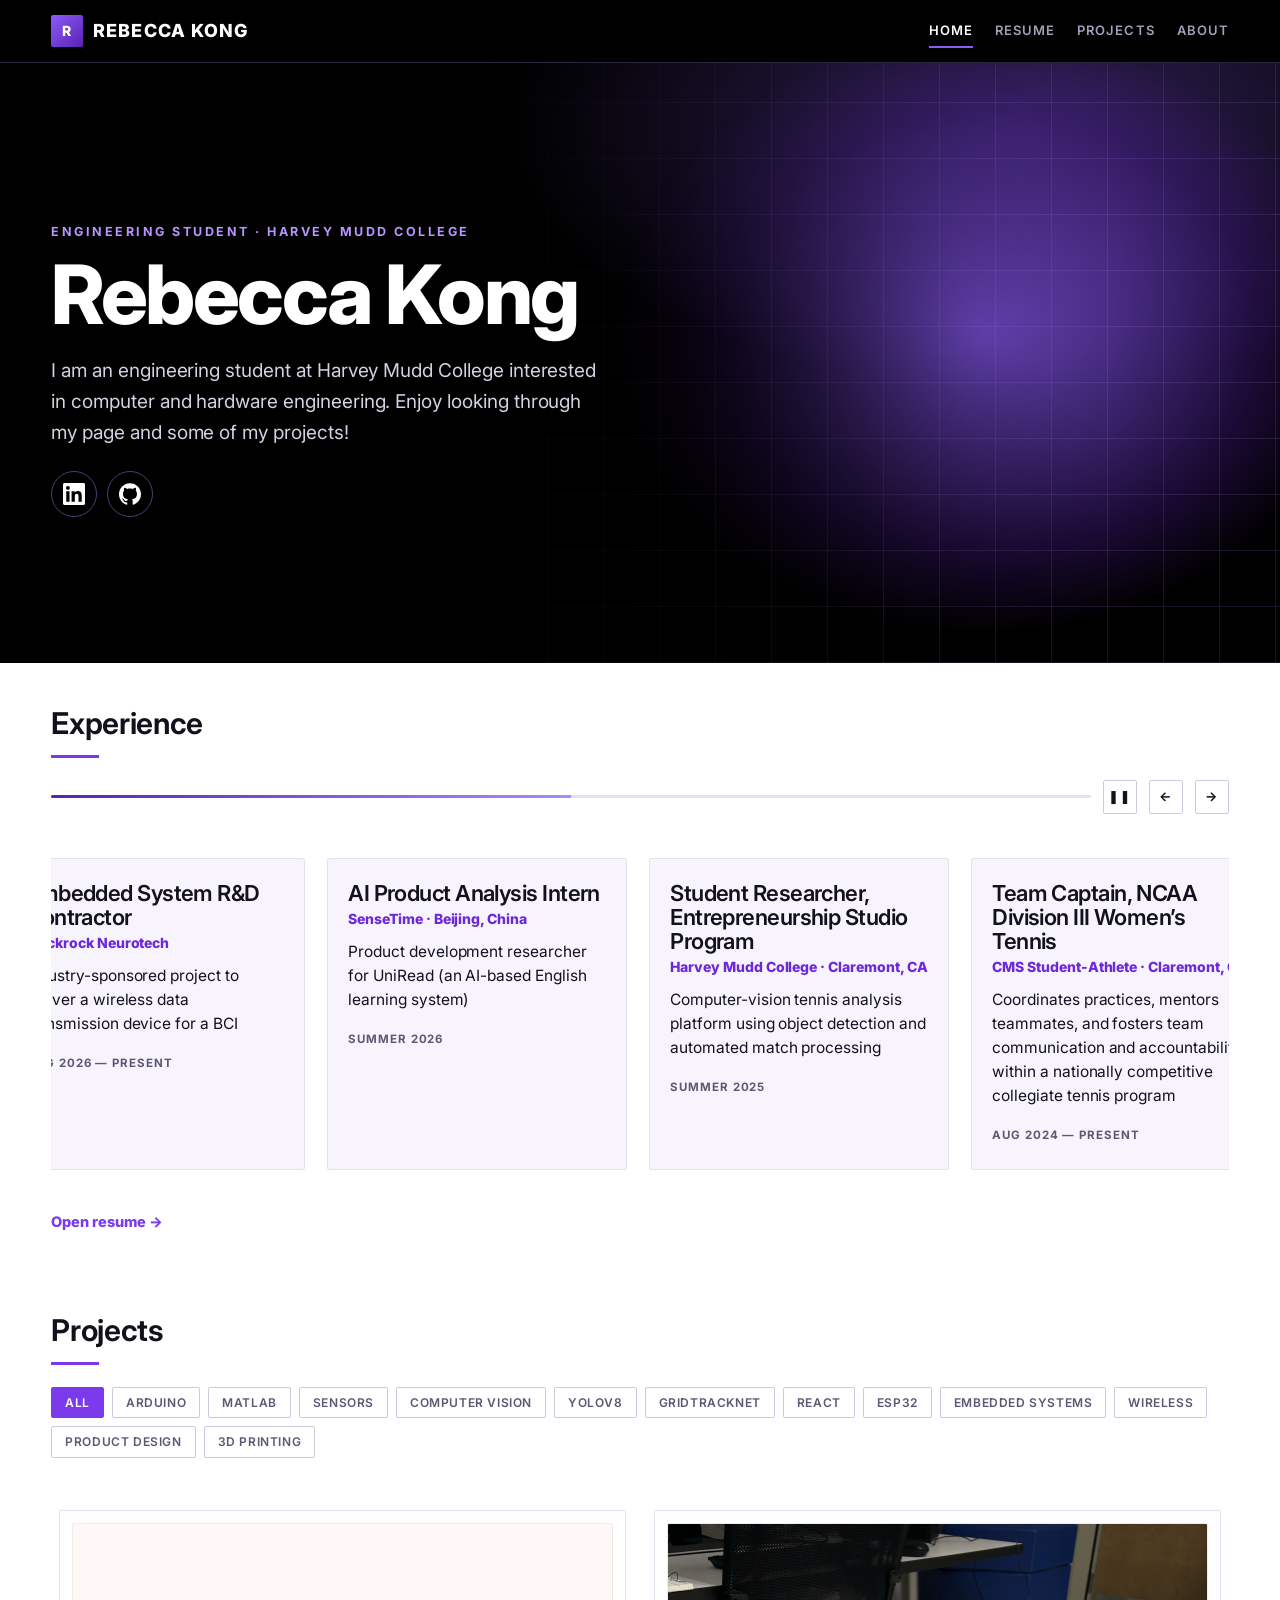
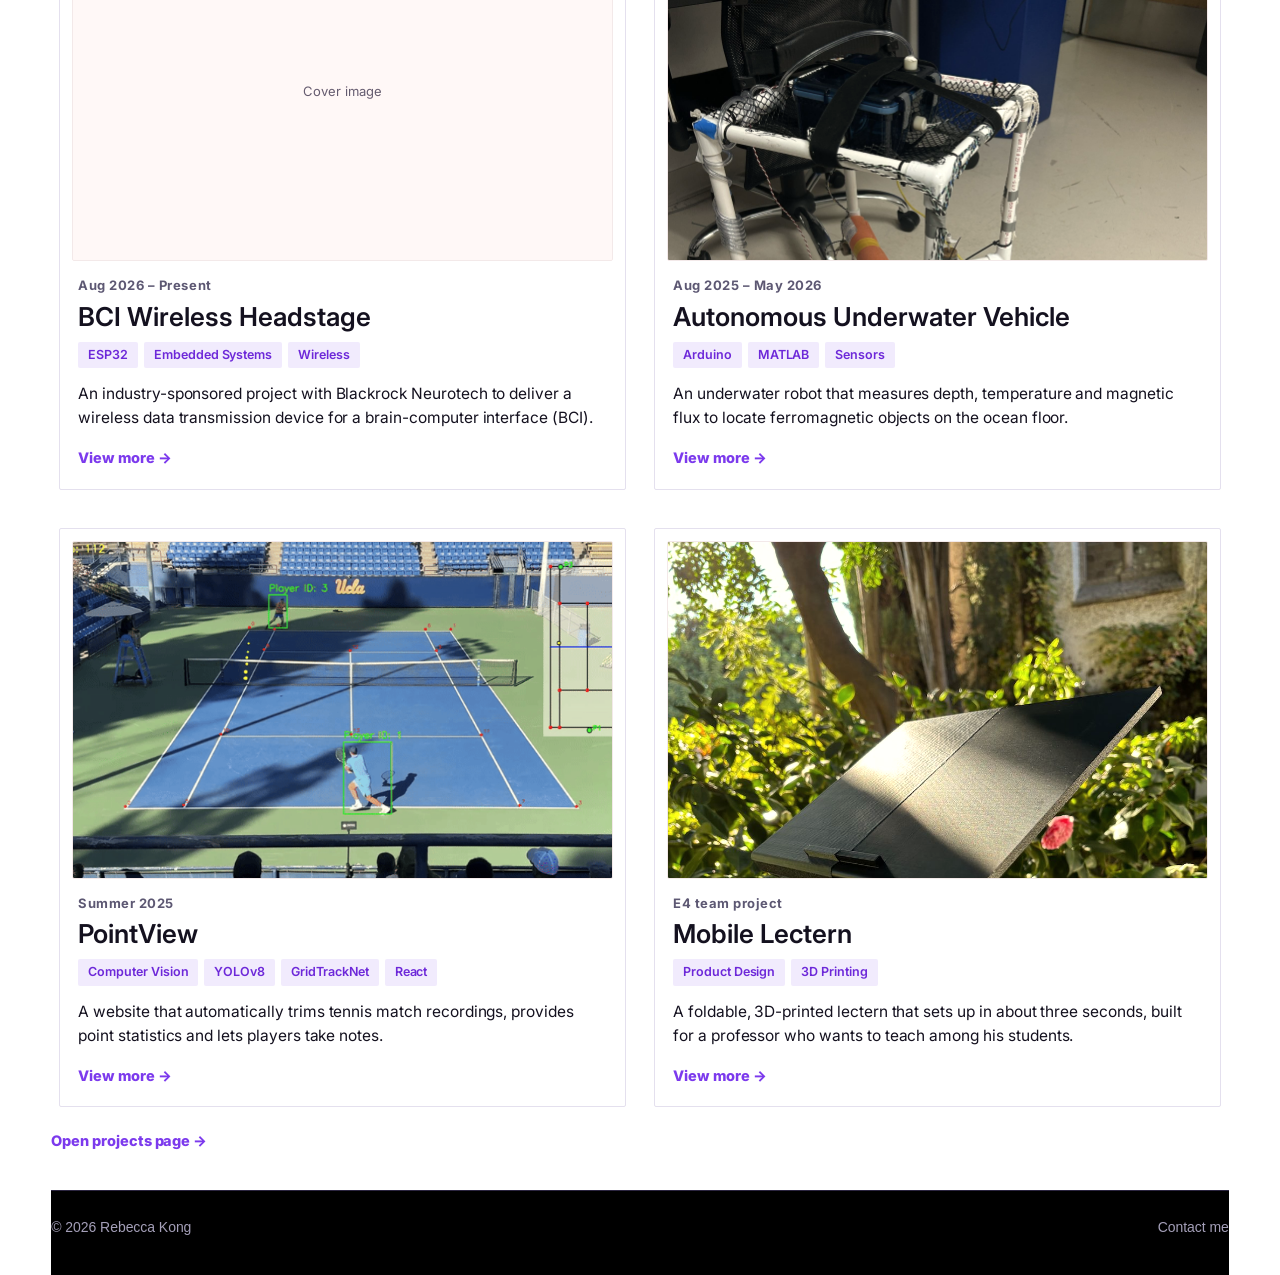
==== commit 951e6fc7: "combine tech and styles for simplicity" ====
--- a/index.html
+++ b/index.html
@@ -3,10 +3,9 @@
 <head>
 <meta charset="utf-8">
 <meta name="viewport" content="width=device-width, initial-scale=1, viewport-fit=cover">
-<title>Your Name – Portfolio</title>
+<title>Rebecca Kong – Portfolio</title>
 <link rel="stylesheet" href="https://fonts.googleapis.com/css2?family=Inter:wght@400;500;600;700;800&display=swap">
 <link rel="stylesheet" href="styles.css">
-<link rel="stylesheet" href="tech.css">
 </head>
 <body>
 <header><div class="wrap"><nav>
--- a/styles.css
+++ b/styles.css
@@ -268,3 +268,125 @@
 .rcard h3 a{text-decoration:none}.rcard h3 a:hover{color:var(--ink)}
 .rcard p{font-size:14.5px;line-height:1.5;margin:0 0 8px}
 .rcard .tags{margin-bottom:4px}
+
+/* ===== Professional refresh: clean type, flat cards, no scrapbook effects ===== */
+:root{--bg:#fbfaf8;--surface:#fff;--pol:#fff;--text:#24212e;--muted:#68647a;--line:#e7e4ee;--edge:#cfc9de;--accent:#e9a1b8;--ink:#a8416a;--n1:#fdf1f4;--n2:#f3f0fa;--n3:#eef6f3;--shadow:0 1px 2px rgba(36,33,46,.06),0 6px 18px rgba(36,33,46,.06)}
+@media (prefers-color-scheme:dark){:root:not([data-theme="light"]){--bg:#fbfaf8;--surface:#fff;--pol:#fff;--text:#24212e;--muted:#68647a;--line:#e7e4ee;--edge:#cfc9de;--accent:#e9a1b8;--ink:#a8416a;--n1:#fdf1f4;--n2:#f3f0fa;--n3:#eef6f3}}
+body,h1,h2,h3,h4,nav a,nav a.l,.btn,.chip,.eyebrow,footer,.logo,.ph::after,.rcard h3,.byline,.pbody figcaption,.pbody h2,.pbody h3,input,textarea,button,.tags span{font-family:"Inter",system-ui,-apple-system,"Segoe UI",sans-serif!important}
+body{font-size:16px;line-height:1.65;letter-spacing:-.003em}
+h1,h2,h3{letter-spacing:-.02em;font-weight:650}
+/* remove tilts, tape, handwritten captions */
+.ph,.proj,.card,.about,.dcv,.pfacts div,.logo i,.links .btn,nav a.l,.eyebrow{transform:none!important}
+.ph::before,.proj::before,.card::before,.ph::after,.eyebrow::before{content:none!important}
+.ph{padding:10px;border-radius:14px;border:1px solid var(--line);box-shadow:var(--shadow)}
+.ph img{border-radius:8px}
+/* cards */
+.card,.proj,.about,.dcv,.sheet,.pfig,.rcard,.pfacts div,.rpdf img{border:1px solid var(--line);border-radius:14px;box-shadow:var(--shadow)!important;background:var(--surface)}
+.card{padding:22px 20px}.card:nth-child(3n+2),.card:nth-child(3n){border-color:var(--line)}
+.proj,.rcard{padding:12px 12px 18px;transition:transform .2s,box-shadow .2s}
+.proj:hover,.rcard:hover{transform:translateY(-3px)!important;box-shadow:0 2px 4px rgba(36,33,46,.06),0 14px 30px rgba(36,33,46,.10)!important}
+.proj img,.rimg,.pcover,.pcover img,.pbody img{border-radius:10px}
+/* controls */
+.btn{border:1px solid var(--edge);border-radius:999px;box-shadow:none!important;font-weight:600;background:var(--surface)}
+.btn:hover{transform:none;background:var(--n1);border-color:var(--accent)}
+.chip{border:1px solid var(--edge);border-radius:999px;font-weight:500;background:var(--surface)}
+.chip.on,.chip[aria-pressed="true"]{background:var(--text);color:#fff;border-color:var(--text)}
+.tags span{border:0;background:var(--n2);color:var(--muted);border-radius:999px;font-weight:500;font-size:12.5px}
+.eyebrow{font-size:13px;font-weight:600;letter-spacing:.12em;text-transform:uppercase;color:var(--ink)}
+header{border-bottom:1px solid var(--line);background:rgba(251,250,248,.92);backdrop-filter:blur(8px)}
+nav a.l{font-size:15px;font-weight:500;color:var(--muted)}nav a.l:hover,nav a.l.on{color:var(--text)}
+.logo i{border:0;box-shadow:none;border-radius:8px}
+h2.sec{font-size:26px;font-weight:650;margin-bottom:22px}
+h2.sec::after{height:3px;width:40px;border-radius:3px}
+footer{border-top:1px solid var(--line);font-size:14px;color:var(--muted)}
+dialog{border:1px solid var(--line);border-radius:16px;box-shadow:0 24px 60px rgba(36,33,46,.25)}
+.empty{border:1px dashed var(--edge);border-radius:12px}
+/* project articles */
+.pbody hr,.pshare,.rrow{border-color:var(--line)!important;border-style:solid!important}
+.pbody hr{border-top-width:1px}
+.pbody h2{font-size:28px}.pbody h3{font-size:19px;color:var(--ink);font-weight:600}
+.pbody figcaption{font-style:normal;font-size:13.5px;color:var(--muted)}
+.byline{color:var(--muted);font-size:14px}
+.pbody{font-size:17px;line-height:1.75}
+.rcard h3{font-size:18px;font-weight:600}
+input,textarea{border:1px solid var(--edge)!important;border-radius:10px!important;font-size:15px}
+input:focus,textarea:focus{outline:2px solid var(--accent);outline-offset:1px}
+body{background-image:none!important}
+.prog .track{height:4px;border:0;border-radius:4px;background:var(--line)}
+.prog .track i{background:var(--ink)}
+.about{background-image:none!important;border-left:1px solid var(--line)!important;padding:26px 28px}
+.pimg,.cimg,.ph .empty,.proj .ph0{background:var(--n2)!important}
+.proj img+*,.proj [class*="img"]{border-radius:10px}
+
+/* ===== Tech theme v2 (NVIDIA-inspired): dark hero with image fading into text, light content below. Remove the <link> to tech.css to revert. ===== */
+:root,:root:not([data-theme="light"]){--bg:#fff;--surface:#fff;--pol:#fff;--text:#14111f;--muted:#5d5873;--line:#e4e0ee;--edge:#cfc8e2;--accent:#7c3aed;--ink:#6d28d9;--chip:#f3effc;--n1:#f7f4fe;--n2:#f7f4fe;--n3:#f7f4fe;--dots:transparent}
+html{color-scheme:light}
+body{background:#fff!important;color:var(--text);overflow-x:clip}
+body::before{background:#000}
+/* dark zones: header, hero, footer */
+header,.hero,footer{--text:#f2f0f7;--muted:#a49fb8;--line:#2b2540;--edge:#4a3f78;--ink:#b794ff;color:#f2f0f7}
+header{background:#000!important;border-bottom:1px solid #2b2540}
+.logo{text-transform:uppercase;letter-spacing:.06em;font-weight:800;color:#fff}
+.logo i{background:linear-gradient(135deg,#8b5cf6,#5b21b6);color:#fff;border-radius:2px}
+nav a.l{text-transform:uppercase;letter-spacing:.08em;font-size:13px;font-weight:600;color:#a49fb8}
+nav a.l:hover,nav a.l.on{color:#fff}
+nav a.l.on::after{background:#8b5cf6;height:2px;bottom:-6px;border-radius:0}
+/* hero: full-bleed black band, photo on the right fading into the text */
+.hero{position:relative;isolation:isolate;grid-template-columns:1fr;min-height:600px;align-content:center;padding:96px 0 88px}
+.hero::before{content:"";position:absolute;z-index:-3;top:0;bottom:0;left:calc(50% - 50vw);right:calc(50% - 50vw);background:radial-gradient(800px 420px at 80% 10%,rgba(139,92,246,.35),transparent 65%),#000}
+.hero>div:first-child{position:relative;z-index:2;max-width:560px}
+.hero h1{color:#fff;font-size:clamp(46px,6.4vw,84px);line-height:1;font-weight:800;letter-spacing:-.03em}
+.hero p{color:#d6d2e4;font-size:19px}
+.eyebrow{color:#b794ff;letter-spacing:.2em;font-size:12.5px;font-weight:700}
+.hero .ph{position:absolute;z-index:-1;top:0;bottom:0;right:calc(50% - 50vw);width:min(66vw,1000px);padding:0!important;border:0!important;border-radius:0;background:transparent!important;box-shadow:none!important;display:block;
+ -webkit-mask-image:linear-gradient(90deg,transparent 0,rgba(0,0,0,.55) 22%,#000 55%);mask-image:linear-gradient(90deg,transparent 0,rgba(0,0,0,.55) 22%,#000 55%)}
+.hero .ph img{width:100%;height:100%;object-fit:cover;object-position:center top;border-radius:0}
+/* placeholder art when no photo yet */
+.hero .ph:not(:has(img)){color:transparent;font-size:0;background:
+ repeating-linear-gradient(90deg,rgba(167,139,250,.14) 0 1px,transparent 1px 56px),
+ repeating-linear-gradient(0deg,rgba(167,139,250,.14) 0 1px,transparent 1px 56px),
+ radial-gradient(500px 400px at 65% 45%,rgba(139,92,246,.75),rgba(76,29,149,.35) 55%,transparent 75%)!important}
+.hero .links .btn{color:#fff;border-color:#4a3f78;background:rgba(0,0,0,.35)}
+.hero .links .btn:hover{background:#8b5cf6;border-color:#8b5cf6}
+/* light content */
+h1,h2,h3{font-weight:800;letter-spacing:-.025em}
+h2.sec{color:var(--text)!important;font-size:30px}
+h2.sec::after{background:var(--accent);width:48px;height:3px;border-radius:0}
+.card,.proj,.about,.dcv,.sheet,.pfig,.rcard,.pfacts div{background:#fff!important;border:1px solid var(--line);border-radius:2px;box-shadow:none!important}
+.card{background:var(--n1)!important}
+.proj img,.rimg,.pcover,.pcover img,.pbody img{border-radius:0}
+.proj,.rcard,.card{transition:border-color .2s,transform .2s,box-shadow .2s}
+.proj:hover,.rcard:hover,.card:hover{border-color:var(--accent);box-shadow:0 12px 36px rgba(124,58,237,.18)!important;transform:translateY(-3px)!important}
+.proj h3 a,.card h3 a,.rcard h3 a{color:var(--text)!important}.proj h3 a:hover,.rcard h3 a:hover{color:var(--accent)!important}
+.btn{background:transparent;color:var(--text);border:1px solid var(--edge);border-radius:2px;text-transform:uppercase;letter-spacing:.06em;font-size:13px;font-weight:700}
+.btn:hover{background:var(--accent);border-color:var(--accent);color:#fff}
+.links .btn.ico{border-radius:50%}
+.chip{background:transparent;color:var(--muted);border:1px solid var(--edge);border-radius:2px;text-transform:uppercase;letter-spacing:.05em;font-size:12px;font-weight:600}
+.chip:hover{color:var(--accent);border-color:var(--accent)}
+.chip.on,.chip[aria-pressed="true"]{background:var(--accent);color:#fff;border-color:var(--accent)}
+.tags span{background:#f1ebfd!important;color:var(--ink)!important;border-radius:2px;font-weight:600}
+.more,.back{color:var(--accent)}
+.prog .track{background:var(--line);height:3px}.prog .track i{background:linear-gradient(90deg,#5b21b6,#a78bfa)}
+footer{background:#000;border-top:1px solid #2b2540;color:#a49fb8}
+footer a{color:#fff}
+.pbody p,.pbody li{color:#2b2740}.pbody h3{color:var(--ink)}.pbody figcaption,.byline{color:var(--muted)}
+.pbody hr,.pshare,.rrow{border-color:var(--line)!important}
+input,textarea,select{background:#fff!important;color:var(--text)!important;border:1px solid var(--edge)!important;border-radius:2px!important}
+input:focus,textarea:focus{outline:2px solid var(--accent);outline-offset:1px}
+.empty{background:#faf8ff;color:var(--muted);border:1px dashed var(--edge);border-radius:2px}
+.proj .empty,.pimg{background:#efe9fb!important;color:var(--muted)}
+::selection{background:var(--accent);color:#fff}
+@media(max-width:780px){.hero{min-height:520px;padding:72px 0 64px}.hero .ph{width:100%;opacity:.55}.hero>div:first-child{max-width:none}}
+.hero .ph img{filter:brightness(.62) saturate(.9) contrast(1.05)}
+.hero .ph{-webkit-mask-image:linear-gradient(90deg,transparent 0,rgba(0,0,0,.35) 30%,rgba(0,0,0,.85) 62%,#000 80%);mask-image:linear-gradient(90deg,transparent 0,rgba(0,0,0,.35) 30%,rgba(0,0,0,.85) 62%,#000 80%)}
+.hero h1,.hero p{text-shadow:0 2px 24px rgba(0,0,0,.6)}
+
+/* ===== Self-contained fixes: full-width layout, no tape/tilt, Inter everywhere ===== */
+.wrap{max-width:none!important;padding-left:clamp(20px,4vw,64px)!important;padding-right:clamp(20px,4vw,64px)!important}
+body,h1,h2,h3,h4,nav a,nav a.l,.btn,.chip,.eyebrow,footer,.logo,.rcard h3,.byline,.pbody figcaption,input,textarea,button,.tags span,.card *,.proj *{font-family:"Inter",system-ui,-apple-system,"Segoe UI",sans-serif!important}
+.ph,.proj,.card,.about,.dcv,.pfacts div,.logo i,.links .btn,nav a.l,.eyebrow,.proj:nth-child(even),.proj:nth-child(3n),.card:nth-child(3n+2),.card:nth-child(3n),.about{transform:none!important}
+.ph::before,.proj::before,.card::before,.ph::after,.eyebrow::before,.about::before,.about::after{content:none!important;display:none!important}
+.btn,.logo i,.prog .btn{box-shadow:none!important}
+.card{padding:22px 20px}
+.about{background-image:none!important;border:1px solid var(--line)!important;padding:26px 28px}
+.pbody{max-width:860px}.article{max-width:900px}
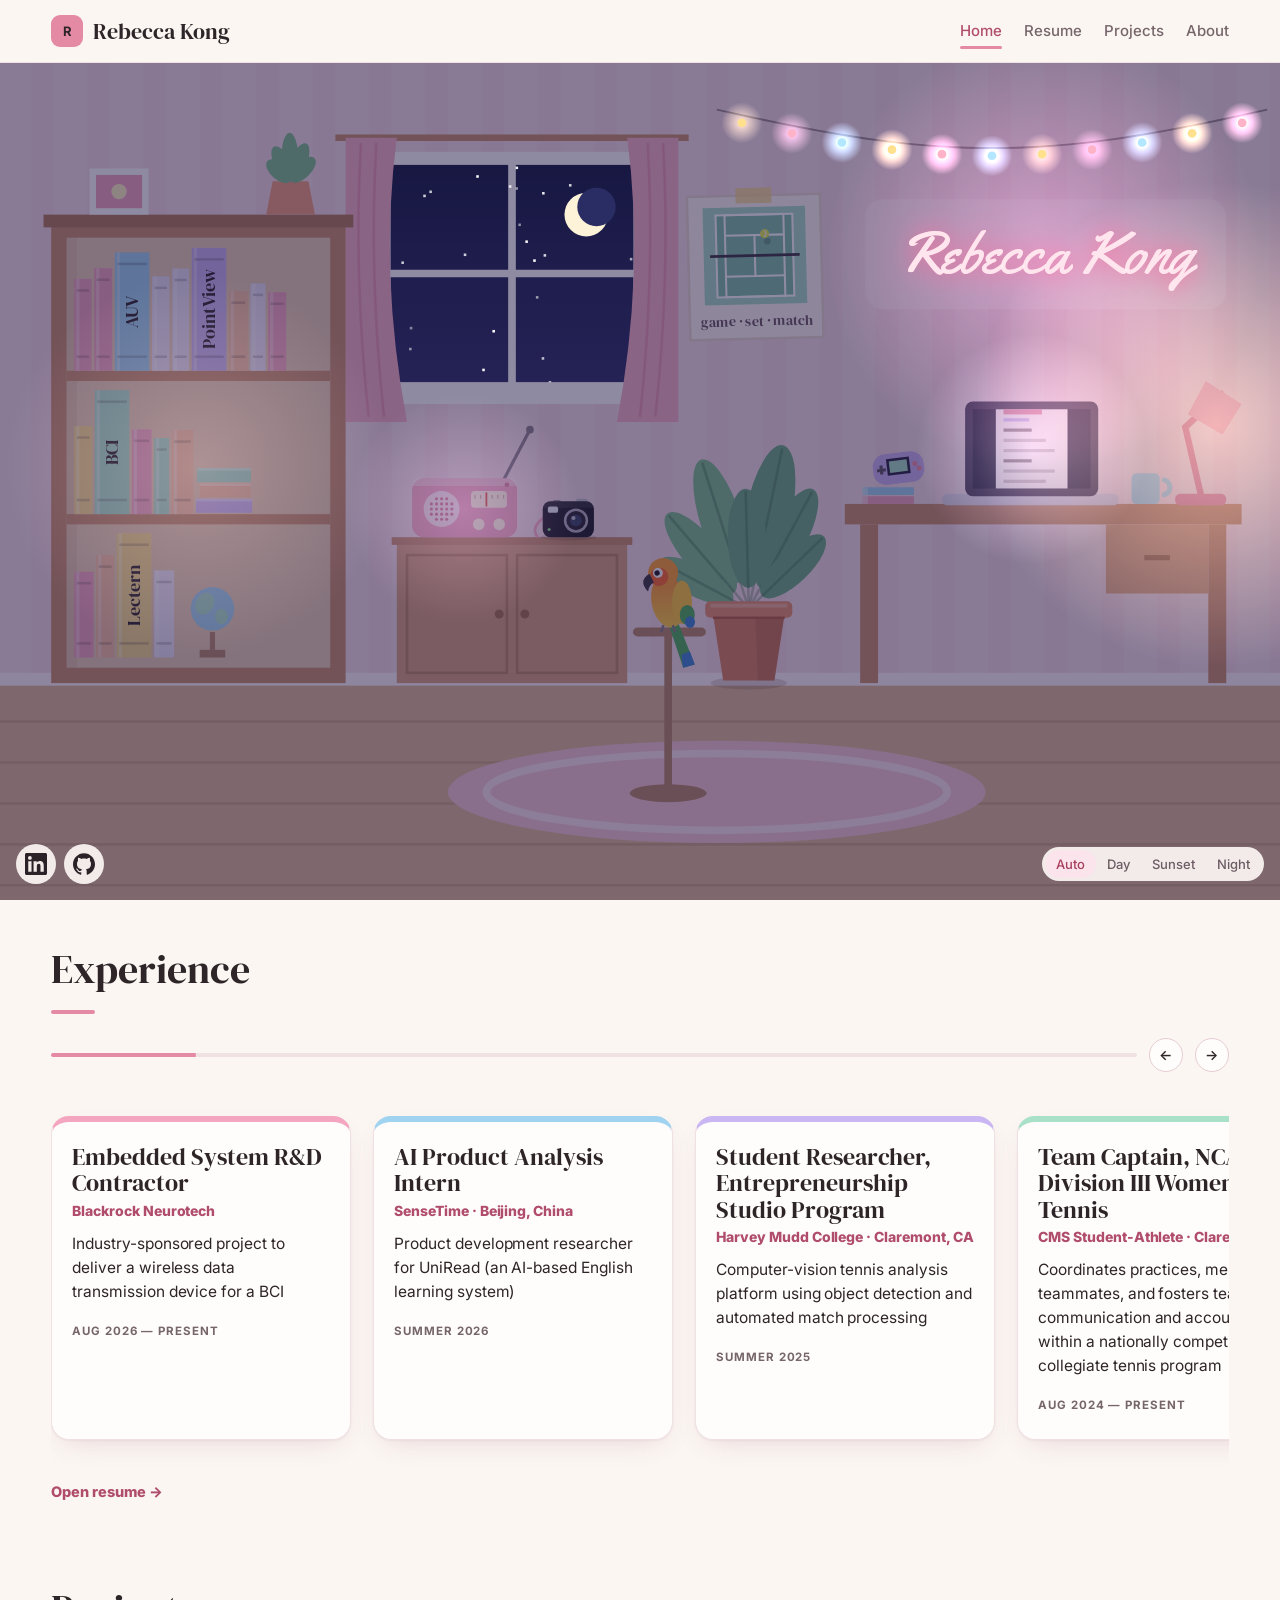
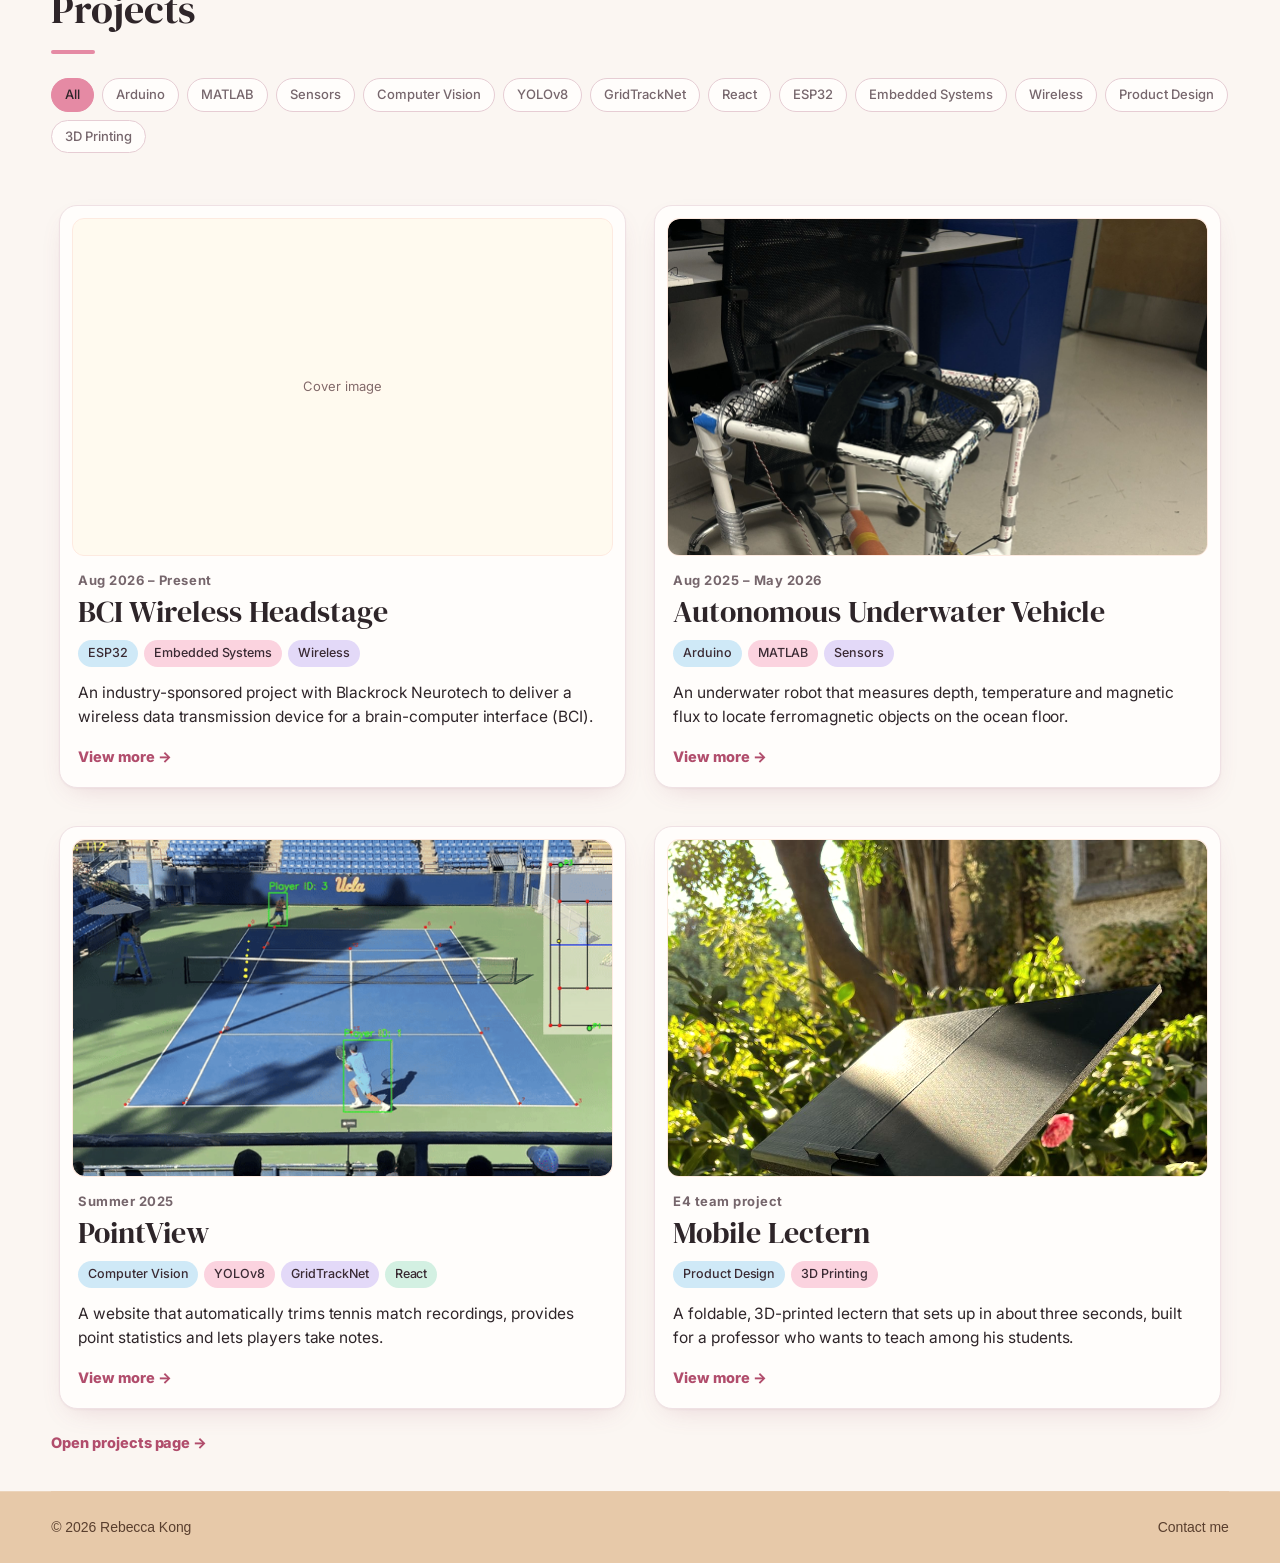
==== commit e3ae2f3d: "Updated theme" ====
--- a/index.html
+++ b/index.html
@@ -4,7 +4,7 @@
 <meta charset="utf-8">
 <meta name="viewport" content="width=device-width, initial-scale=1, viewport-fit=cover">
 <title>Rebecca Kong – Portfolio</title>
-<link rel="stylesheet" href="https://fonts.googleapis.com/css2?family=Inter:wght@400;500;600;700;800&display=swap">
+<link rel="stylesheet" href="https://fonts.googleapis.com/css2?family=Inter:wght@400;500;600;700;800&family=DM+Serif+Display&family=Yellowtail&display=swap">
 <link rel="stylesheet" href="styles.css">
 </head>
 <body>
@@ -15,13 +15,35 @@
 </nav></div></header>
 
 <main class="wrap" id="top">
-<div class="hero" id="home">
-<div><div class="eyebrow" id="title"></div><h1 id="name"></h1><p id="bio"></p><div class="links" id="links"></div>
-<div class="addrow"><button class="btn" onclick="editProfile()">Edit profile &amp; links</button></div></div>
-<div class="ph" id="photo"></div>
+<!-- ===== Interactive room (drawn by room.js) ===== -->
+<div class="room" id="home">
+
+  <!-- Hidden visually, but kept for search engines and screen readers. app.js fills these in. -->
+  <div class="vh">
+    <div class="eyebrow" id="title"></div>
+    <h1 id="name"></h1>
+    <p id="bio"></p>
+    <div id="photo"></div>
+    <div class="addrow"><button class="btn" onclick="editProfile()">Edit profile &amp; links</button></div>
+  </div>
+
+  <canvas id="roomCv" tabindex="0" aria-label="Rebecca's room. The bookshelf holds her projects, the computer goes to her experience and the name sign opens About."></canvas>
+
+  <!-- Bar along the bottom of the room -->
+  <div class="hud">
+    <div class="links" id="links"></div>
+    <div class="seg" id="tod" role="group" aria-label="Lights">
+      <button data-m="now" class="on">Auto</button>
+      <button data-m="day">Day</button>
+      <button data-m="dusk">Sunset</button>
+      <button data-m="night">Night</button>
+    </div>
+  </div>
+
 </div>
+<!-- ===== end of room ===== -->
 
-<section id="experience"><h2 class="sec">Experience</h2><div class="prog"><div class="track"><i id="bar"></i></div><button class="btn" id="play" onclick="togglePlay()" aria-label="Pause or play auto-scroll">❚❚</button><button class="btn" onclick="nudge(-1)" aria-label="Previous">←</button><button class="btn" onclick="nudge(1)" aria-label="Next">→</button></div>
+<section id="experience"><h2 class="sec">Experience</h2><div class="prog"><div class="track"><i id="bar"></i></div><button class="btn" onclick="nudge(-1)" aria-label="Previous">←</button><button class="btn" onclick="nudge(1)" aria-label="Next">→</button></div>
 <div id="exp"></div>
 <p class="seeall"><a class="more" href="#resume">Open resume →</a></p>
 <div class="addrow"><button class="btn p" onclick="editExp()">+ Add experience</button></div></section>
@@ -46,5 +68,6 @@
 <dialog id="dlg"><form method="dialog" id="frm"></form></dialog>
 
 <script src="app.js"></script>
+<script src="room.js"></script>
 </body>
-</html>
+</html>
--- a/styles.css
+++ b/styles.css
@@ -1,4 +1,3 @@
-
 :root{box-sizing:border-box;padding-top:env(safe-area-inset-top,0px);padding-bottom:env(safe-area-inset-bottom,0px);
 --bg:#fafaf8;--surface:#fff;--text:#15171a;--muted:#6b7077;--line:#e6e6e1;--accent:#2f6fed;--chip:#eef1f6}
 html{scroll-padding-top:calc(70px + env(safe-area-inset-top,0px));scroll-behavior:smooth}
@@ -390,3 +389,443 @@
 .card{padding:22px 20px}
 .about{background-image:none!important;border:1px solid var(--line)!important;padding:26px 28px}
 .pbody{max-width:860px}.article{max-width:900px}
+
+/* Footer: black bar stretches edge to edge */
+footer{box-shadow:0 0 0 100vmax #000;clip-path:inset(0 -100vmax);margin-bottom:0;padding-top:28px;padding-bottom:28px}
+main.wrap{padding-bottom:0}
+
+/* Resume page: centered single column (like cadenkraft.com/resume) */
+#resume{text-align:center}
+#resume .rpdf{max-width:760px;margin:0 auto}
+#resume .rpdf img{width:100%;height:auto;margin:0 auto;border:1px solid var(--line);border-radius:2px;box-shadow:0 12px 40px rgba(20,17,31,.12)!important}
+#resume .dl{display:flex;justify-content:center;margin:28px auto 0;padding-bottom:36px;border-bottom:1px solid var(--line);max-width:760px}
+#resume .dl .btn{background:var(--accent);border-color:var(--accent);color:#fff;padding:14px 26px}
+#resume .dl .btn:hover{background:var(--ink);border-color:var(--ink)}
+#resume h2.sec{text-align:left}
+.about{background:none!important;border:0!important;border-radius:0!important;box-shadow:none!important;padding:0!important}
+
+
+/* ==========================================================================
+   ROOM HERO
+   The interactive room at the top of the home page (drawn by room.js).
+   ========================================================================== */
+
+.room {
+  position: relative;
+  width: 100vw;
+  margin-left: calc(50% - 50vw);   /* stretch edge to edge */
+  height: clamp(440px, calc(100svh - 63px - env(safe-area-inset-top, 0px)), 940px);
+  overflow: hidden;
+  background: #f6e2e7;
+}
+.room.view.on {
+  display: block;
+  animation: none;
+}
+.room canvas {
+  display: block;
+  width: 100%;
+  height: 100%;
+  touch-action: manipulation;
+}
+.room canvas:focus-visible {
+  outline: 3px solid var(--accent);
+  outline-offset: -3px;
+}
+
+/* Name, bio and photo stay in the page for search engines and screen readers, but are hidden visually */
+.room .vh {
+  position: absolute;
+  width: 1px;
+  height: 1px;
+  overflow: hidden;
+  clip: rect(0 0 0 0);
+  white-space: nowrap;
+}
+
+/* Bar along the bottom of the room: social icons on the left, Lights switch on the right */
+.room .hud {
+  position: absolute;
+  left: 0;
+  right: 0;
+  bottom: 0;
+  display: flex;
+  flex-wrap: wrap;
+  align-items: center;
+  justify-content: space-between;
+  gap: 8px;
+  padding: 0 max(16px, env(safe-area-inset-right, 0px)) 16px max(16px, env(safe-area-inset-left, 0px));
+  pointer-events: none;
+}
+.room .hud > * {
+  pointer-events: auto;
+}
+.room .links {
+  margin: 0;
+  gap: 8px;
+}
+.room .links .btn.ico {
+  width: 40px;
+  height: 40px;
+  background: rgba(255, 250, 248, .9) !important;
+  border: 0 !important;
+  color: #2a2226 !important;
+}
+.room .links .btn.ico:hover {
+  background: #fff !important;
+  color: var(--accent) !important;
+}
+.room .seg {
+  display: inline-flex;
+  border-radius: 999px;
+  padding: 3px;
+  background: rgba(255, 250, 248, .9);
+}
+.room .seg button {
+  border: 0;
+  background: none;
+  color: #6d5c63;
+  padding: 6px 11px;
+  border-radius: 999px;
+  font: 500 13px "Inter", system-ui, sans-serif;
+}
+.room .seg button.on {
+  background: #fbe4eb;
+  color: #a8405f;
+}
+
+/* On phones the room keeps its shape instead of filling the screen */
+@media (max-width: 640px) {
+  .room {
+    height: auto;
+    aspect-ratio: 10 / 7.4;
+  }
+}
+
+/* Outline used to highlight a project card */
+.proj.flash {
+  outline: 3px solid var(--accent);
+  outline-offset: 6px;
+}
+
+
+/* ==========================================================================
+   COZY THEME
+   Matches the room: warm paper background, pastel pink accents, serif
+   headings and book-spine colors. Delete this whole section to go back
+   to the black and purple look.
+   ========================================================================== */
+
+/* --- Colors --- */
+:root,
+:root:not([data-theme="light"]),
+header,
+.hero,
+footer {
+  --bg: #fbf6f2;
+  --surface: #fffdfb;
+  --pol: #fffdfb;
+  --text: #2e2529;
+  --muted: #76666c;
+  --line: #efe1e4;
+  --edge: #e6cdd4;
+  --accent: #e58aa4;     /* pastel pink */
+  --ink: #b14d6c;        /* deeper pink for text and links */
+  --chip: #fbe4eb;
+  --n1: #fdf0f3;
+  --n2: #f4effb;
+  --n3: #eef7f2;
+  --sh: 0 1px 2px rgba(120, 60, 80, .05), 0 10px 28px -12px rgba(150, 70, 100, .22);
+  /* the same colors as the books on the shelf */
+  --book1: #9fd3f0;
+  --book2: #f4a6c0;
+  --book3: #c9b6f2;
+  --book4: #a8e0c8;
+  --book5: #f6d98a;
+}
+body {
+  background: var(--bg) !important;
+  color: var(--text);
+}
+body::before {
+  background: var(--bg);
+}
+::selection {
+  background: #f8c9d6;
+  color: var(--text);
+}
+
+/* --- Headings: same serif as the book spines --- */
+h2.sec,
+.proj h3,
+.card h3,
+.rcard h3,
+.pbody h2,
+.article h1,
+.ppage h1,
+.rh h3,
+#dBody h2.sec {
+  font-family: "DM Serif Display", Georgia, "Times New Roman", serif !important;
+  font-weight: 400 !important;
+  letter-spacing: 0 !important;
+}
+.proj h3 a,
+.rcard h3 a,
+.card h3 a {
+  font-family: inherit !important;
+  font-weight: inherit !important;
+}
+h2.sec {
+  font-size: clamp(30px, 3.6vw, 40px) !important;
+  color: var(--text) !important;
+  margin-bottom: 24px;
+}
+h2.sec::after {
+  width: 44px !important;
+  height: 4px !important;
+  border-radius: 4px !important;
+  background: var(--accent) !important;
+  margin-top: 8px;
+}
+
+/* --- Header --- */
+header {
+  background: rgba(251, 246, 242, .92) !important;
+  border-bottom: 1px solid var(--line) !important;
+  color: var(--text);
+}
+.logo {
+  color: var(--text);
+  text-transform: none;
+  letter-spacing: 0;
+  font: 400 22px "DM Serif Display", Georgia, serif !important;
+}
+.logo i {
+  background: var(--accent) !important;
+  color: #2e2529 !important;
+  border-radius: 9px !important;
+  font: 700 13px "Inter", sans-serif !important;
+}
+nav a.l {
+  text-transform: none !important;
+  letter-spacing: 0 !important;
+  font-size: 15px !important;
+  font-weight: 500 !important;
+  color: var(--muted) !important;
+}
+nav a.l:hover,
+nav a.l.on {
+  color: var(--ink) !important;
+}
+nav a.l.on::after {
+  background: var(--accent) !important;
+  height: 3px !important;
+  bottom: -6px !important;
+  border-radius: 3px !important;
+}
+
+/* --- Buttons, filter chips and tags --- */
+.btn {
+  border-radius: 999px !important;
+  text-transform: none !important;
+  letter-spacing: 0 !important;
+  font-size: 14px !important;
+  font-weight: 600 !important;
+  background: var(--surface);
+  color: var(--text);
+  border: 1px solid var(--edge) !important;
+}
+.btn:hover {
+  background: var(--chip) !important;
+  border-color: var(--accent) !important;
+  color: var(--ink) !important;
+}
+.btn.p,
+#resume .dl .btn {
+  background: var(--accent) !important;
+  border-color: var(--accent) !important;
+  color: #2e2529 !important;
+}
+.btn.p:hover,
+#resume .dl .btn:hover {
+  background: #ee9fb5 !important;
+  color: #2e2529 !important;
+}
+.chip {
+  border-radius: 999px !important;
+  text-transform: none !important;
+  letter-spacing: 0 !important;
+  font-size: 13px !important;
+  font-weight: 500 !important;
+  background: var(--surface) !important;
+  color: var(--muted) !important;
+  border: 1px solid var(--edge) !important;
+}
+.chip:hover {
+  color: var(--ink) !important;
+  border-color: var(--accent) !important;
+}
+.chip.on,
+.chip[aria-pressed="true"] {
+  background: var(--accent) !important;
+  color: #2e2529 !important;
+  border-color: var(--accent) !important;
+}
+/* tags cycle through pastel colors */
+.tags span {
+  border-radius: 999px !important;
+  color: #3a2a33 !important;
+  font-weight: 500 !important;
+  background: #cfe9f7 !important;
+}
+.tags span:nth-child(5n+2) { background: #fbd3df !important; }
+.tags span:nth-child(5n+3) { background: #e3d9f8 !important; }
+.tags span:nth-child(5n+4) { background: #d3f0e2 !important; }
+.tags span:nth-child(5n)   { background: #fbebbd !important; }
+.more,
+.back {
+  color: var(--ink) !important;
+}
+
+/* --- Cards: soft paper; experience cards get a colored top edge like a book spine --- */
+.card,
+.proj,
+.rcard,
+.sheet,
+.pfig,
+.dcv,
+.pfacts div {
+  background: var(--surface) !important;
+  border: 1px solid var(--line) !important;
+  border-radius: 18px !important;
+  box-shadow: var(--sh) !important;
+}
+.card {
+  border-top: 6px solid var(--book2) !important;
+}
+.card:nth-child(5n+2) { border-top-color: var(--book1) !important; }
+.card:nth-child(5n+3) { border-top-color: var(--book3) !important; }
+.card:nth-child(5n+4) { border-top-color: var(--book4) !important; }
+.card:nth-child(5n)   { border-top-color: var(--book5) !important; }
+.card .co {
+  color: var(--ink) !important;
+}
+.proj:hover,
+.rcard:hover,
+.card:hover {
+  border-color: var(--edge) !important;
+  box-shadow: 0 2px 4px rgba(120, 60, 80, .06), 0 18px 40px -14px rgba(150, 70, 100, .32) !important;
+  transform: translateY(-4px) !important;
+}
+.proj .cv,
+.cv,
+.rimg,
+.proj img,
+.rcard .rimg,
+.pcover img,
+.pbody img,
+.pbody figure img,
+.dcv img,
+.pfig img {
+  border-radius: 12px !important;
+}
+.cv,
+.proj .empty,
+.pimg {
+  background: var(--n1) !important;
+  border-color: var(--line) !important;
+}
+.proj h3 {
+  font-size: clamp(24px, 2.6vw, 30px) !important;
+  line-height: 1.15 !important;
+}
+.proj h3 a,
+.card h3 a,
+.rcard h3 a {
+  color: var(--text) !important;
+}
+.proj h3 a:hover,
+.rcard h3 a:hover {
+  color: var(--ink) !important;
+}
+.card h3 {
+  font-size: 24px !important;
+}
+.proj.flash {
+  outline-color: var(--accent);
+}
+
+/* --- Experience progress bar --- */
+.prog .track {
+  background: var(--line) !important;
+  height: 4px !important;
+  border-radius: 4px;
+}
+.prog .track i {
+  background: var(--accent) !important;
+  border-radius: 4px;
+}
+.prog .btn {
+  background: var(--surface) !important;
+}
+
+/* --- Resume, About, contact form and project pages --- */
+#resume .rpdf img {
+  border-radius: 14px !important;
+  box-shadow: var(--sh) !important;
+  border: 1px solid var(--line) !important;
+}
+#resume .dl {
+  border-bottom-color: var(--line) !important;
+}
+.about p {
+  color: var(--text) !important;
+  font-size: 17px;
+}
+input,
+textarea,
+select {
+  background: var(--surface) !important;
+  border: 1px solid var(--edge) !important;
+  border-radius: 12px !important;
+  color: var(--text) !important;
+}
+input:focus,
+textarea:focus {
+  outline: 2px solid var(--accent) !important;
+}
+.empty {
+  background: var(--n1) !important;
+  border: 1px dashed var(--edge) !important;
+  border-radius: 14px !important;
+}
+.pbody p,
+.pbody li {
+  color: var(--text) !important;
+}
+.pbody h3 {
+  color: var(--ink) !important;
+}
+.pbody hr,
+.pshare,
+.rrow {
+  border-color: var(--line) !important;
+}
+dialog {
+  border-radius: 20px !important;
+  border: 1px solid var(--line) !important;
+  background: var(--surface) !important;
+  color: var(--text) !important;
+}
+
+/* --- Footer: the color of the room's wooden floor --- */
+footer {
+  background: #e7c9a9 !important;
+  color: #5a3f2e !important;
+  border-top: 0 !important;
+  box-shadow: 0 0 0 100vmax #e7c9a9 !important;   /* stretches the color edge to edge */
+}
+footer a,
+#copy {
+  color: #5a3f2e !important;
+}
